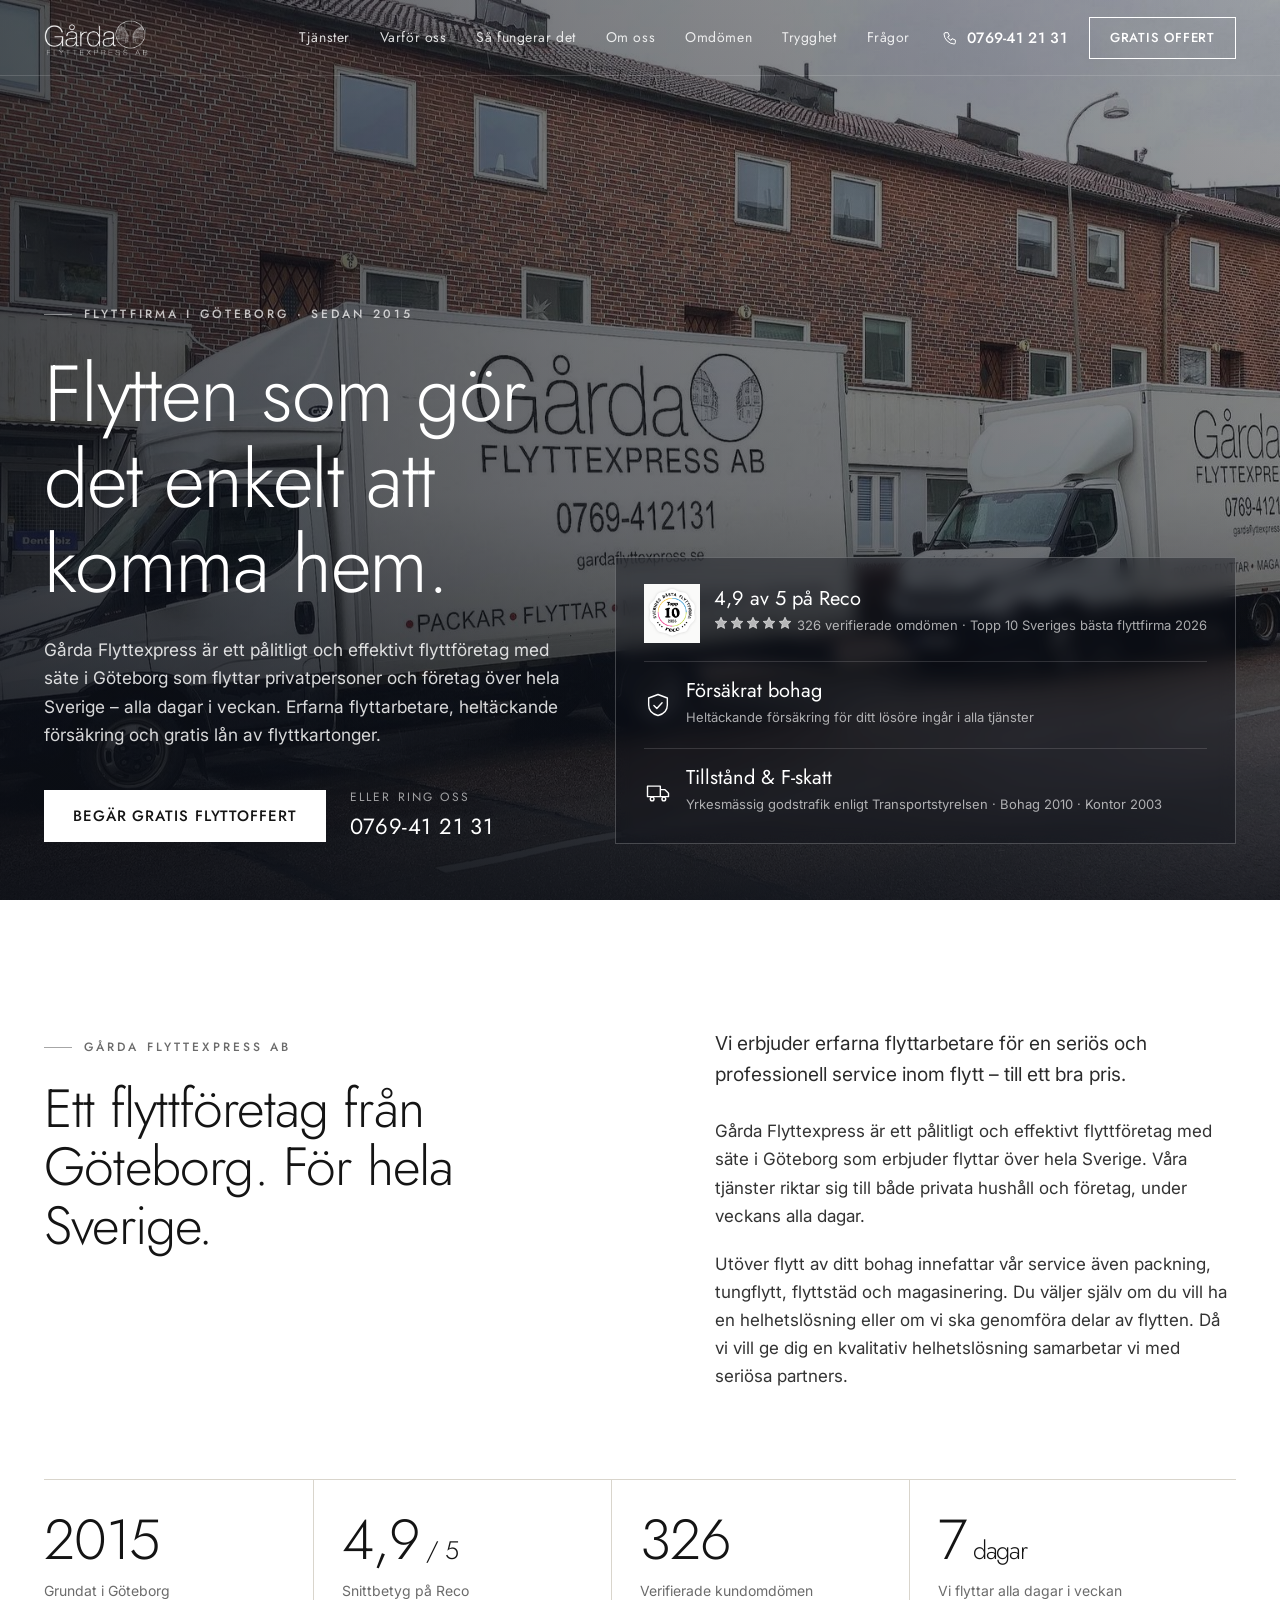
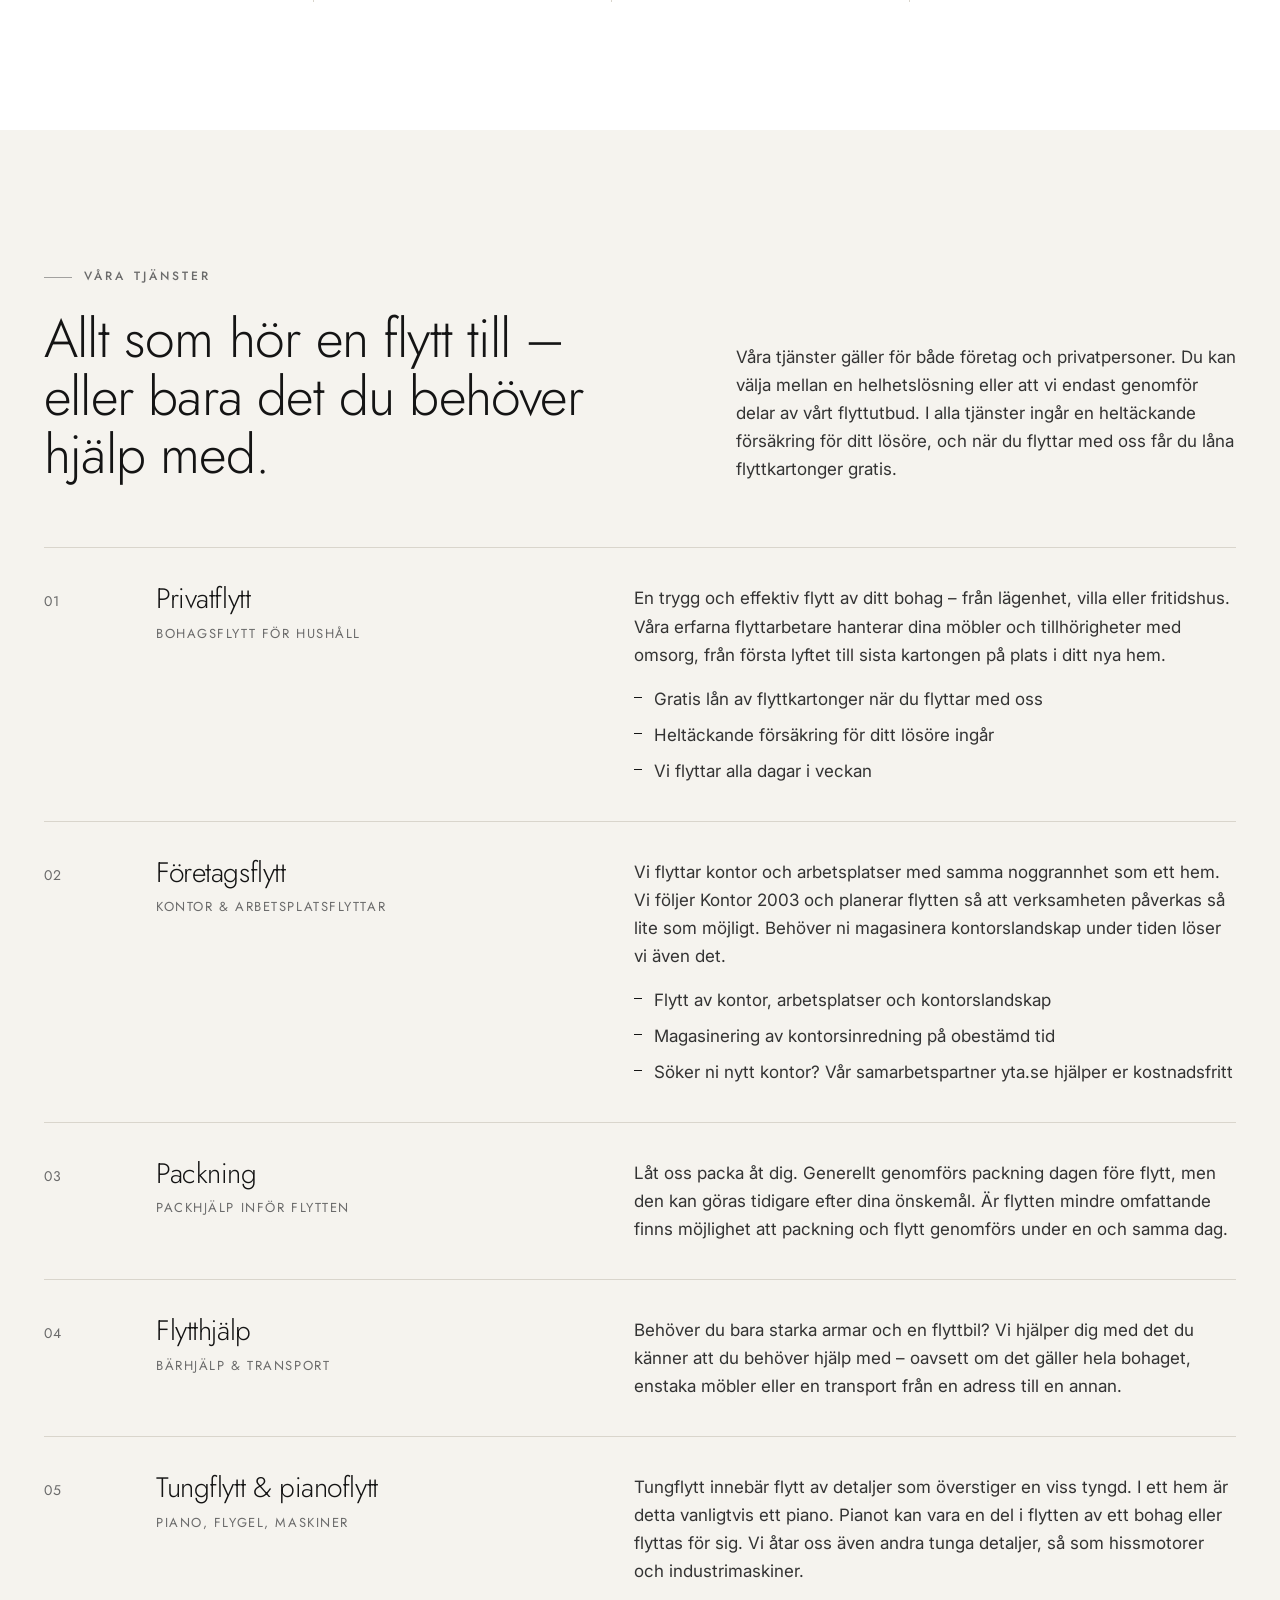
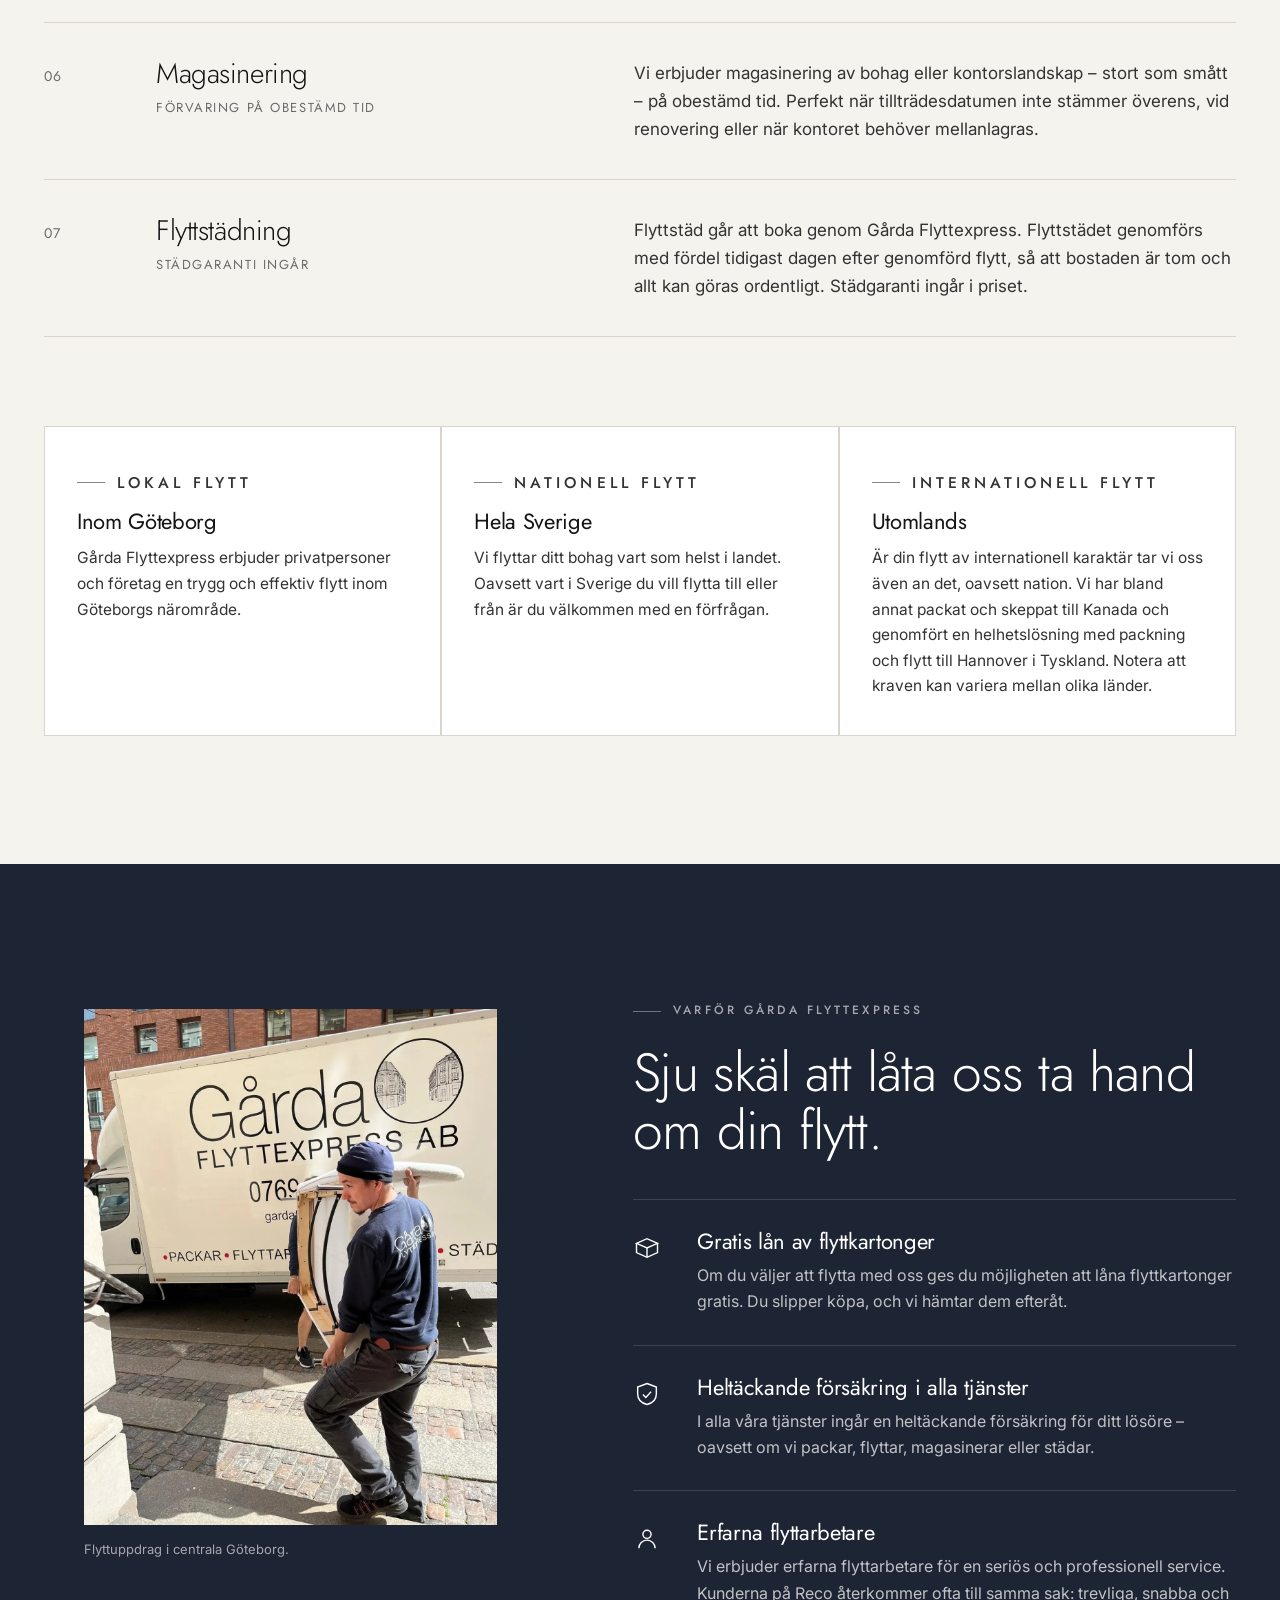
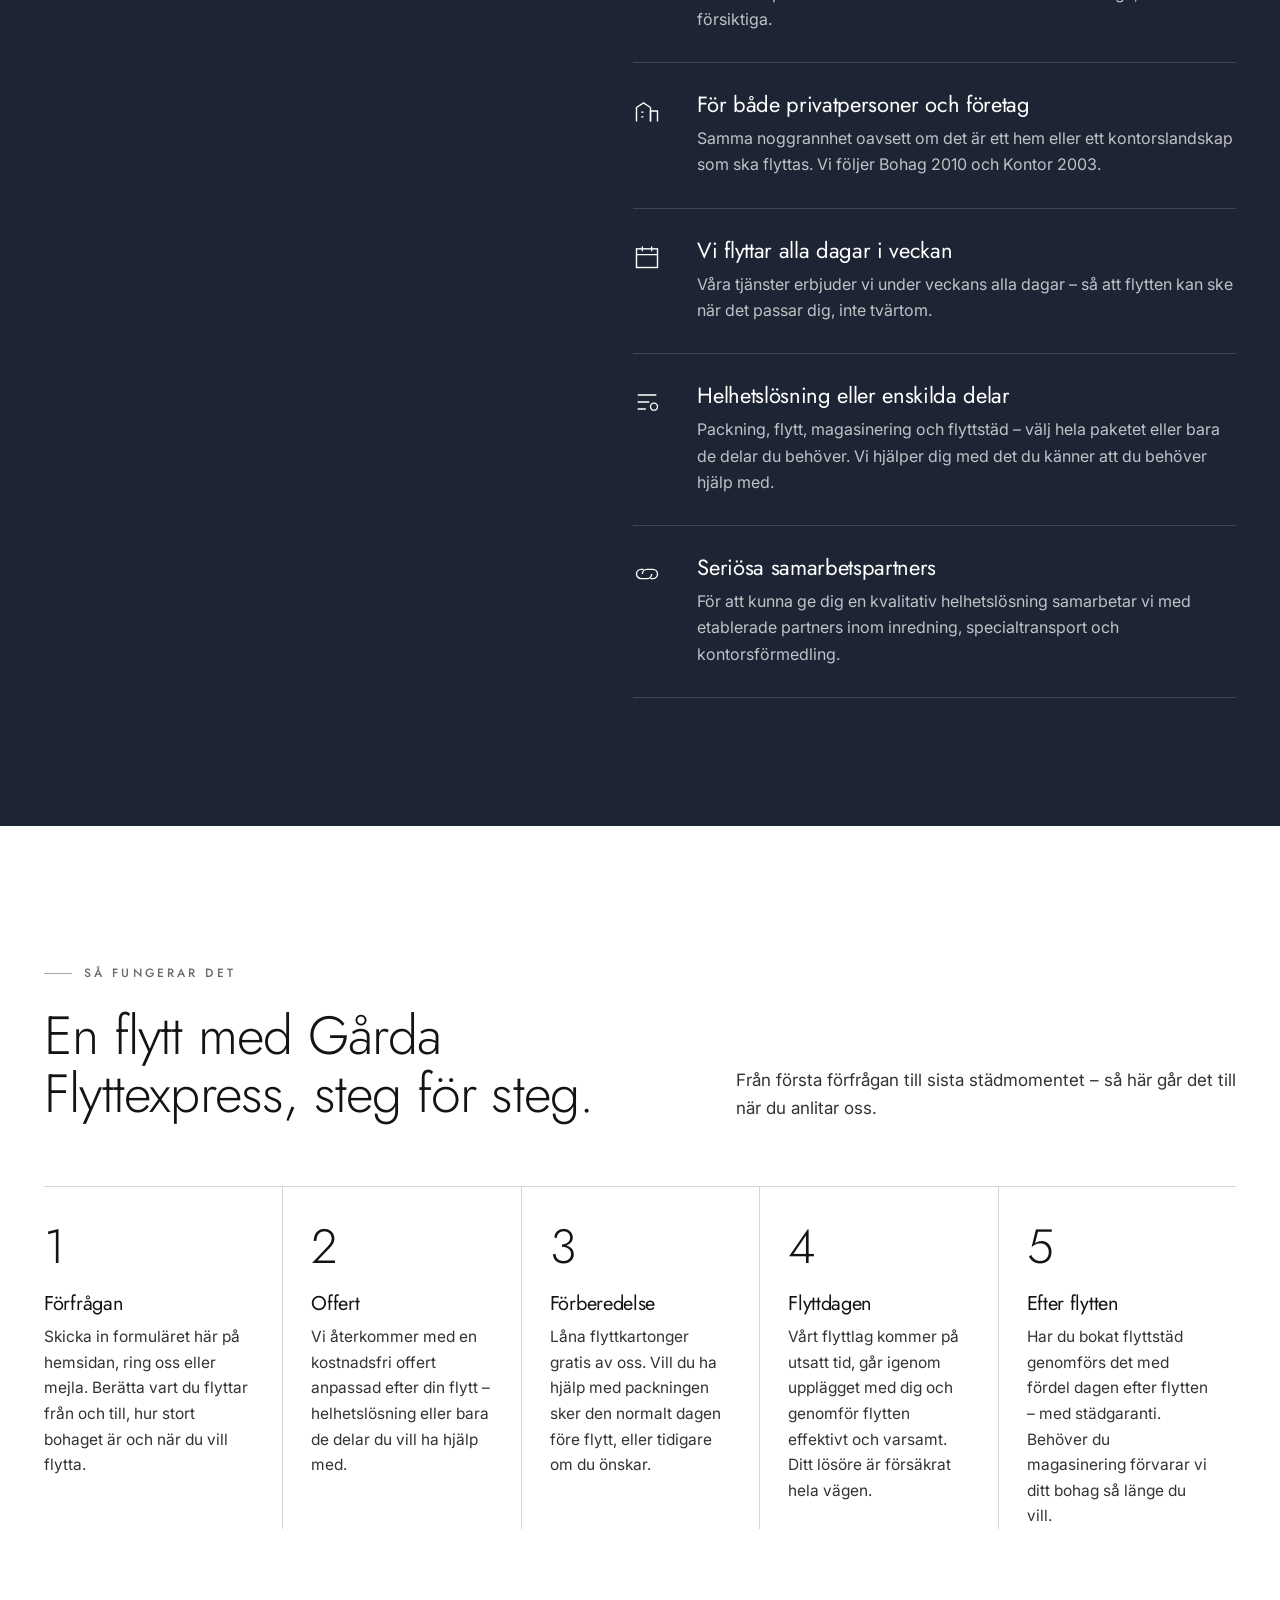
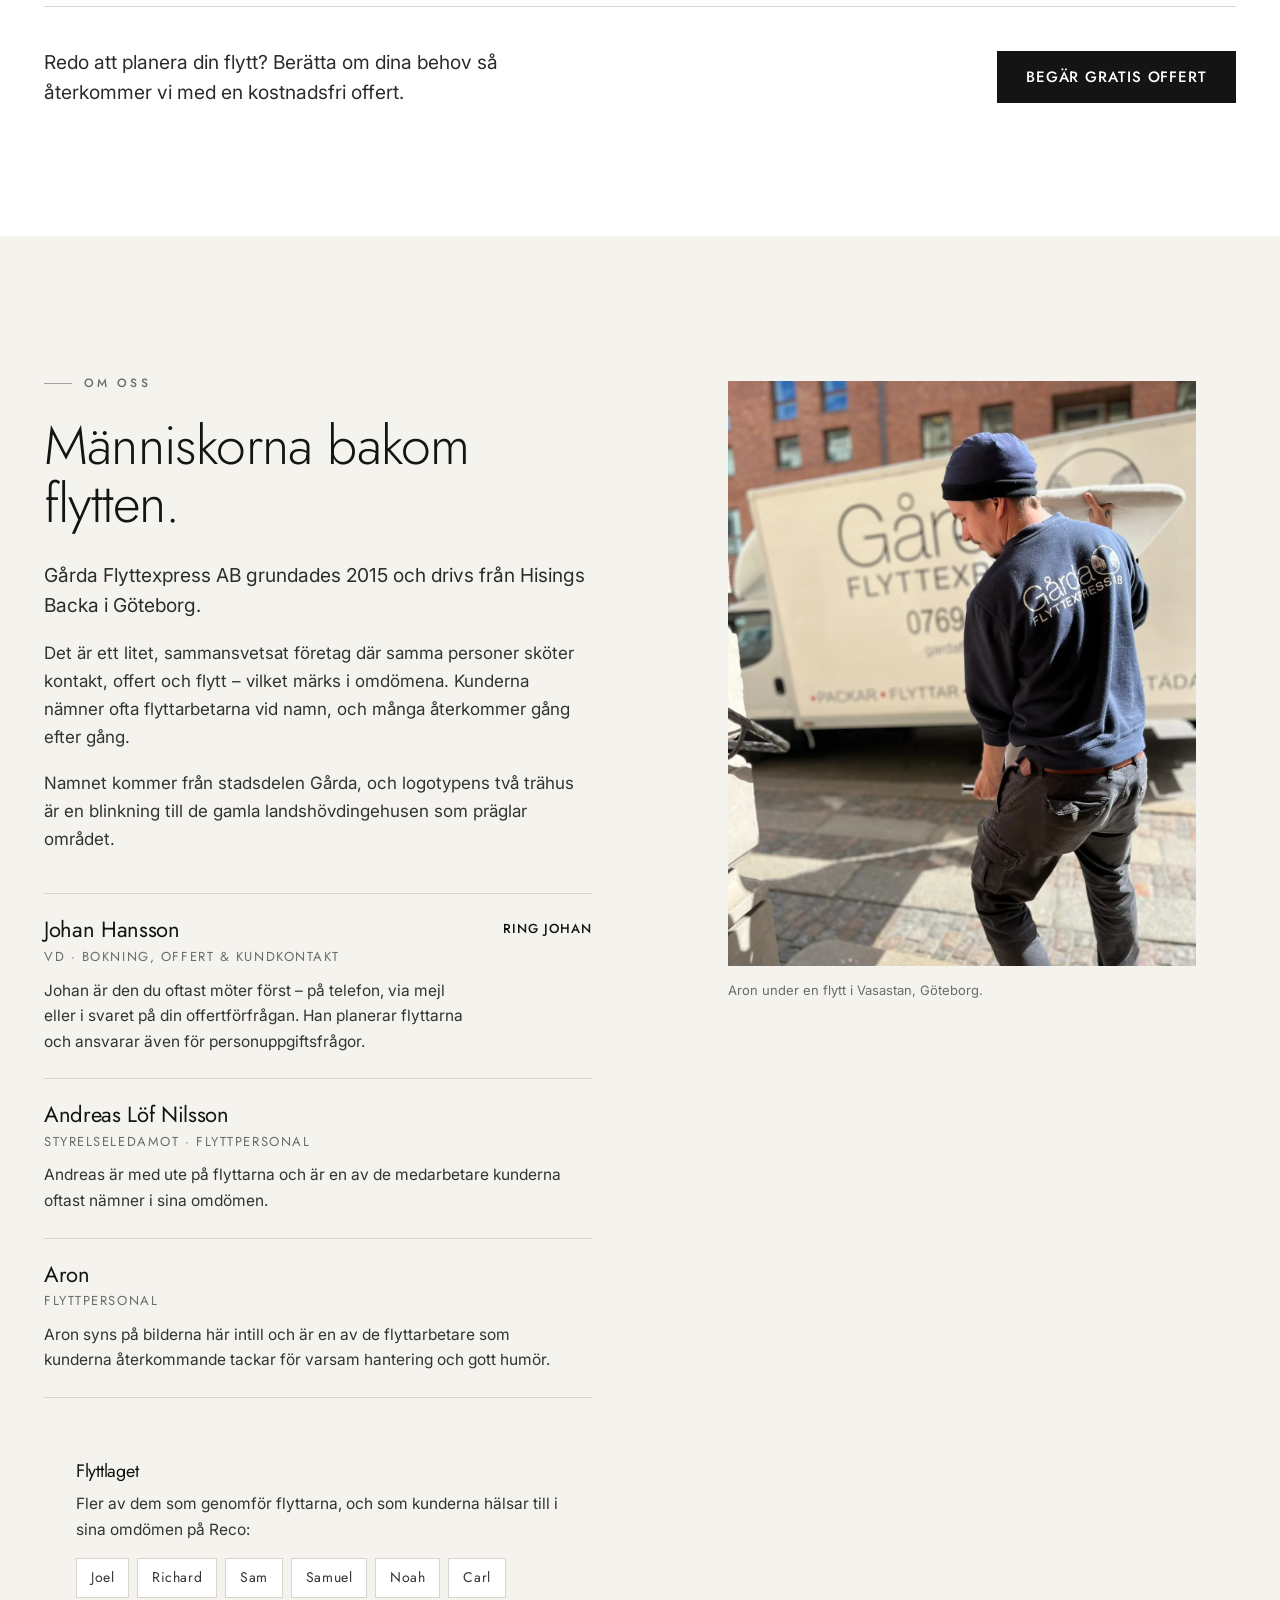
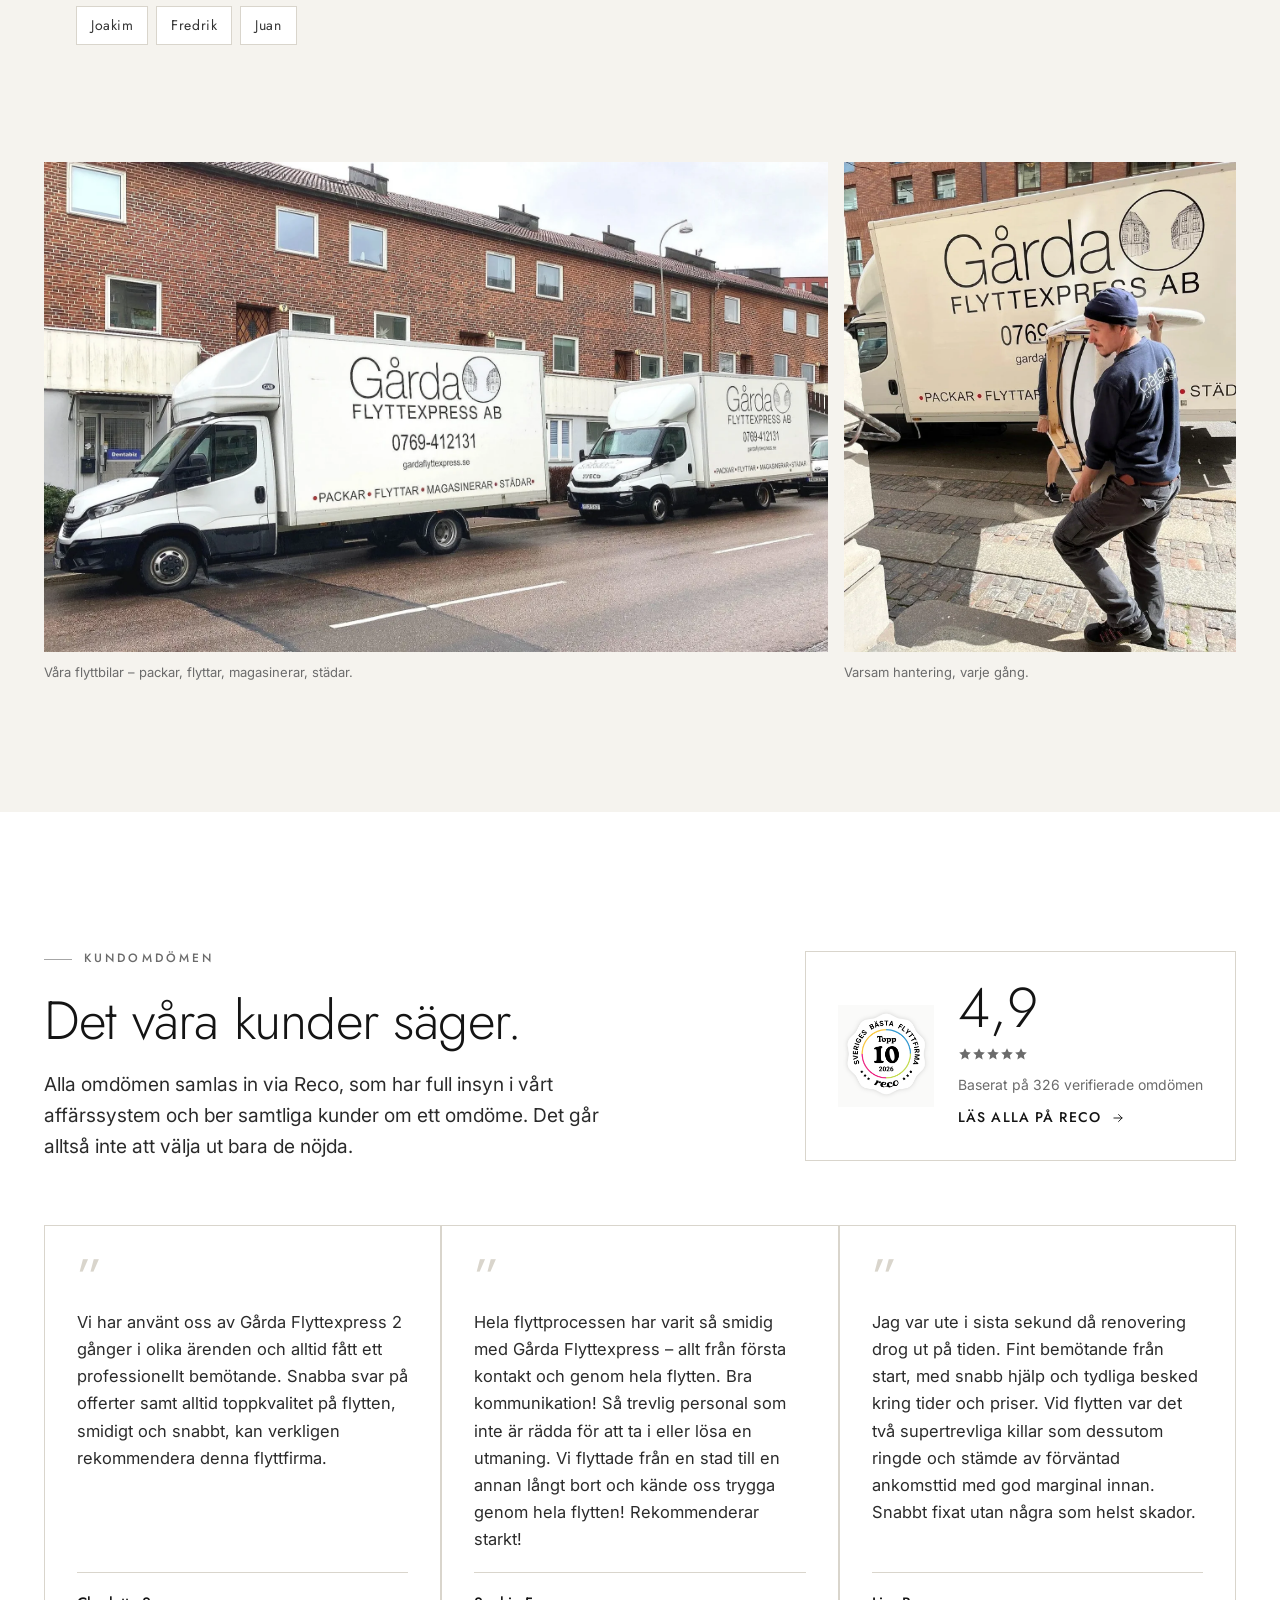
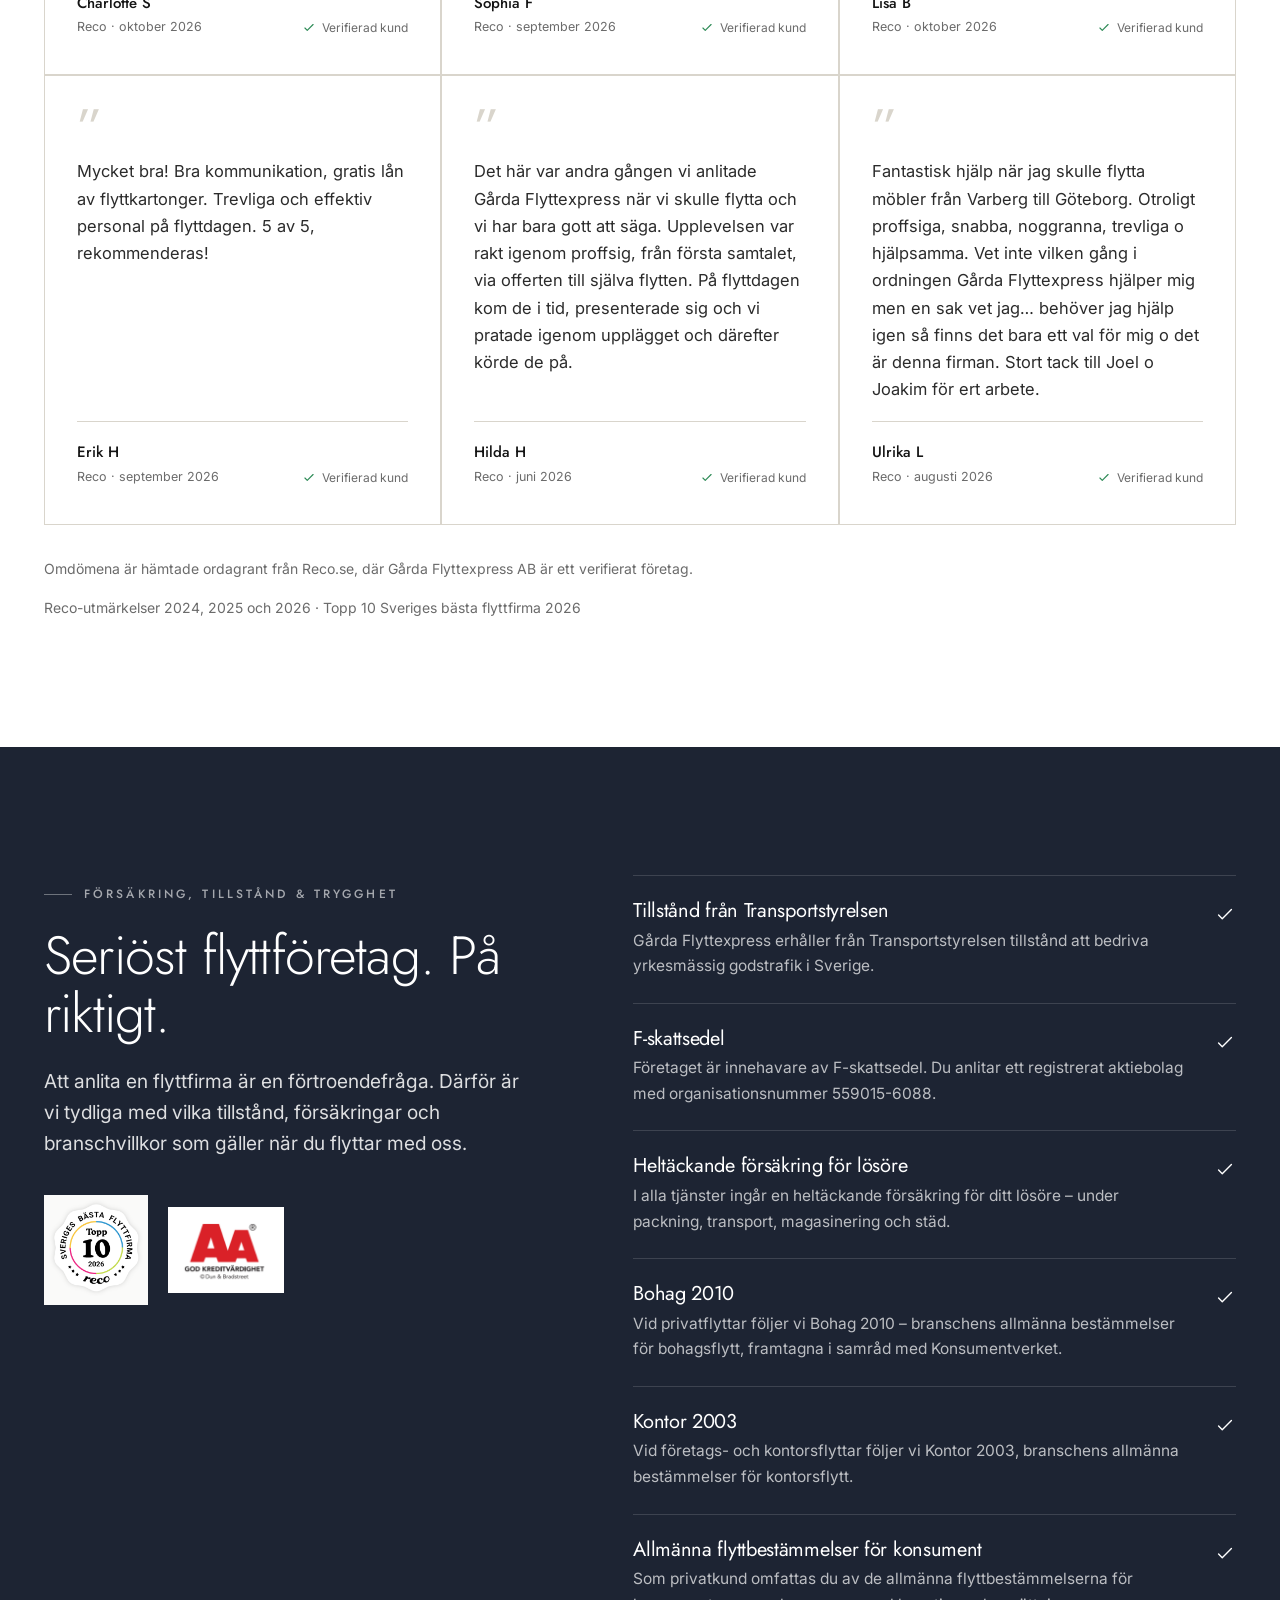
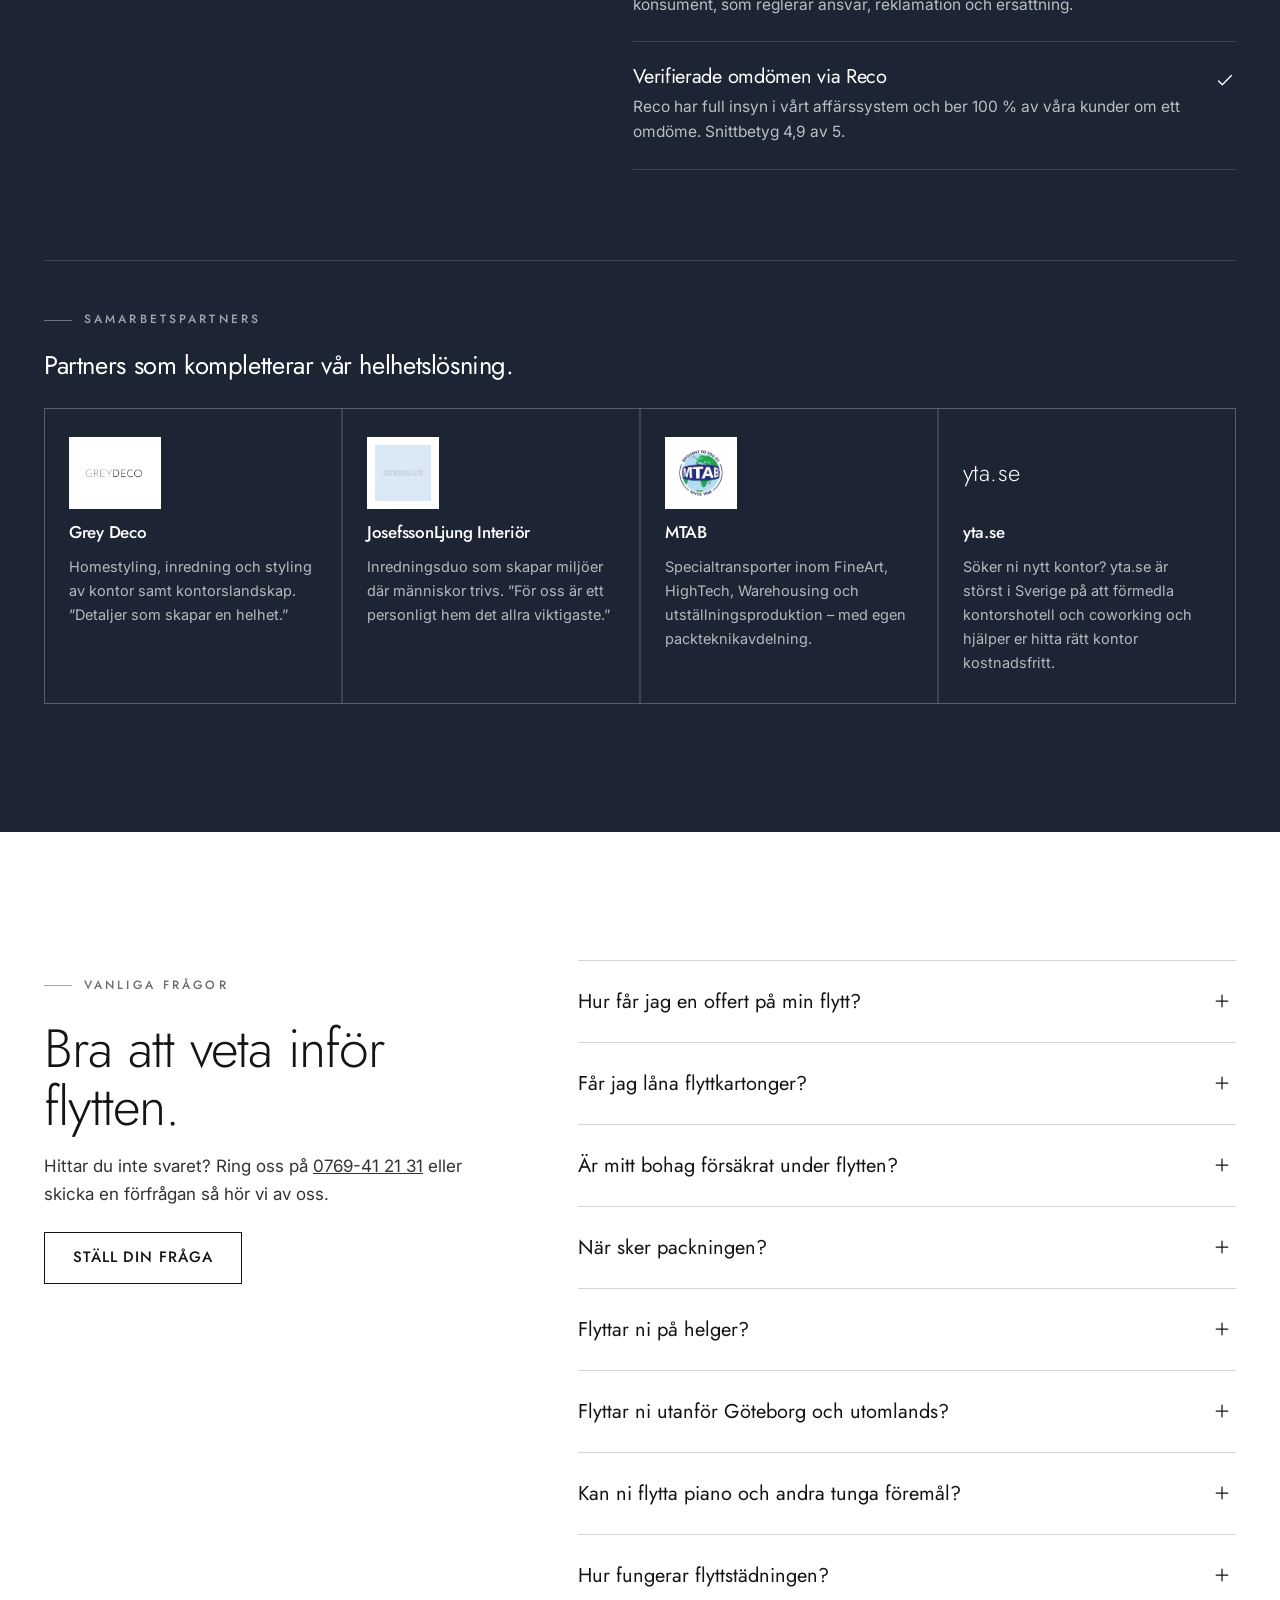
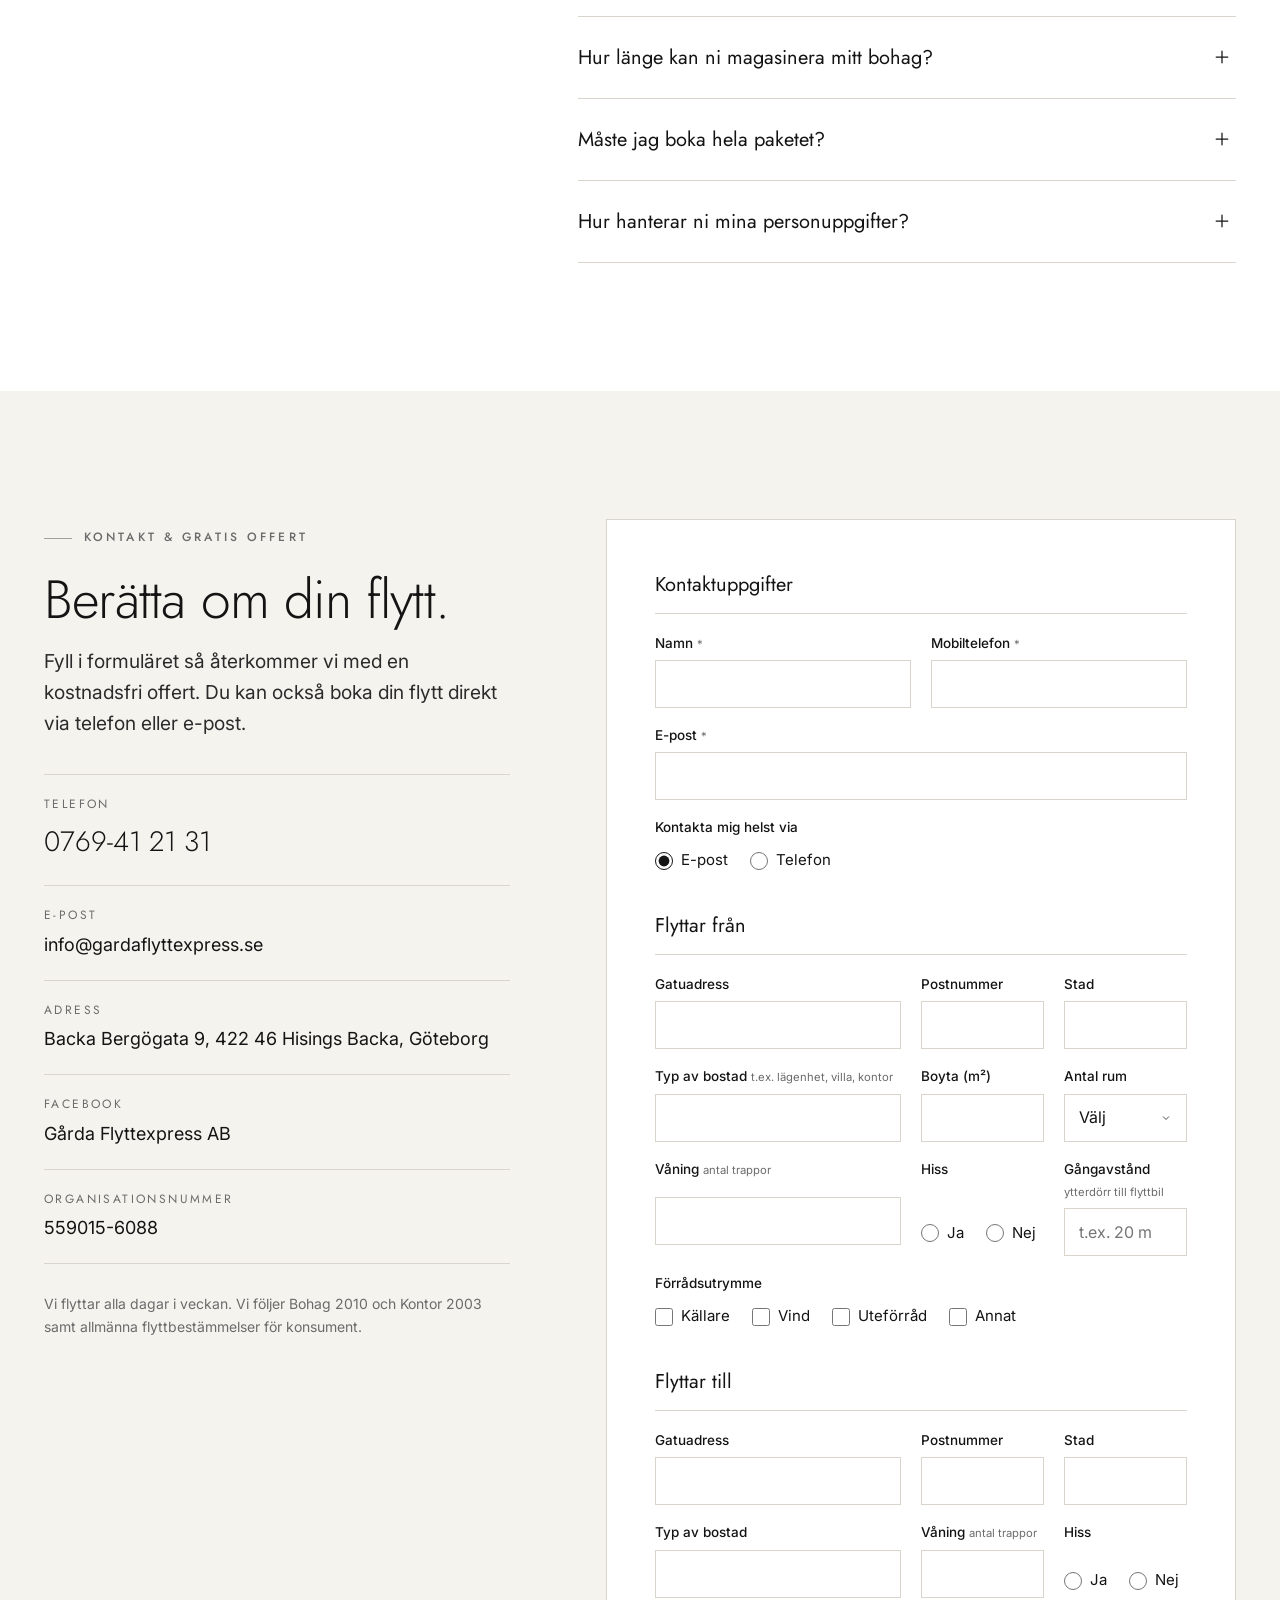
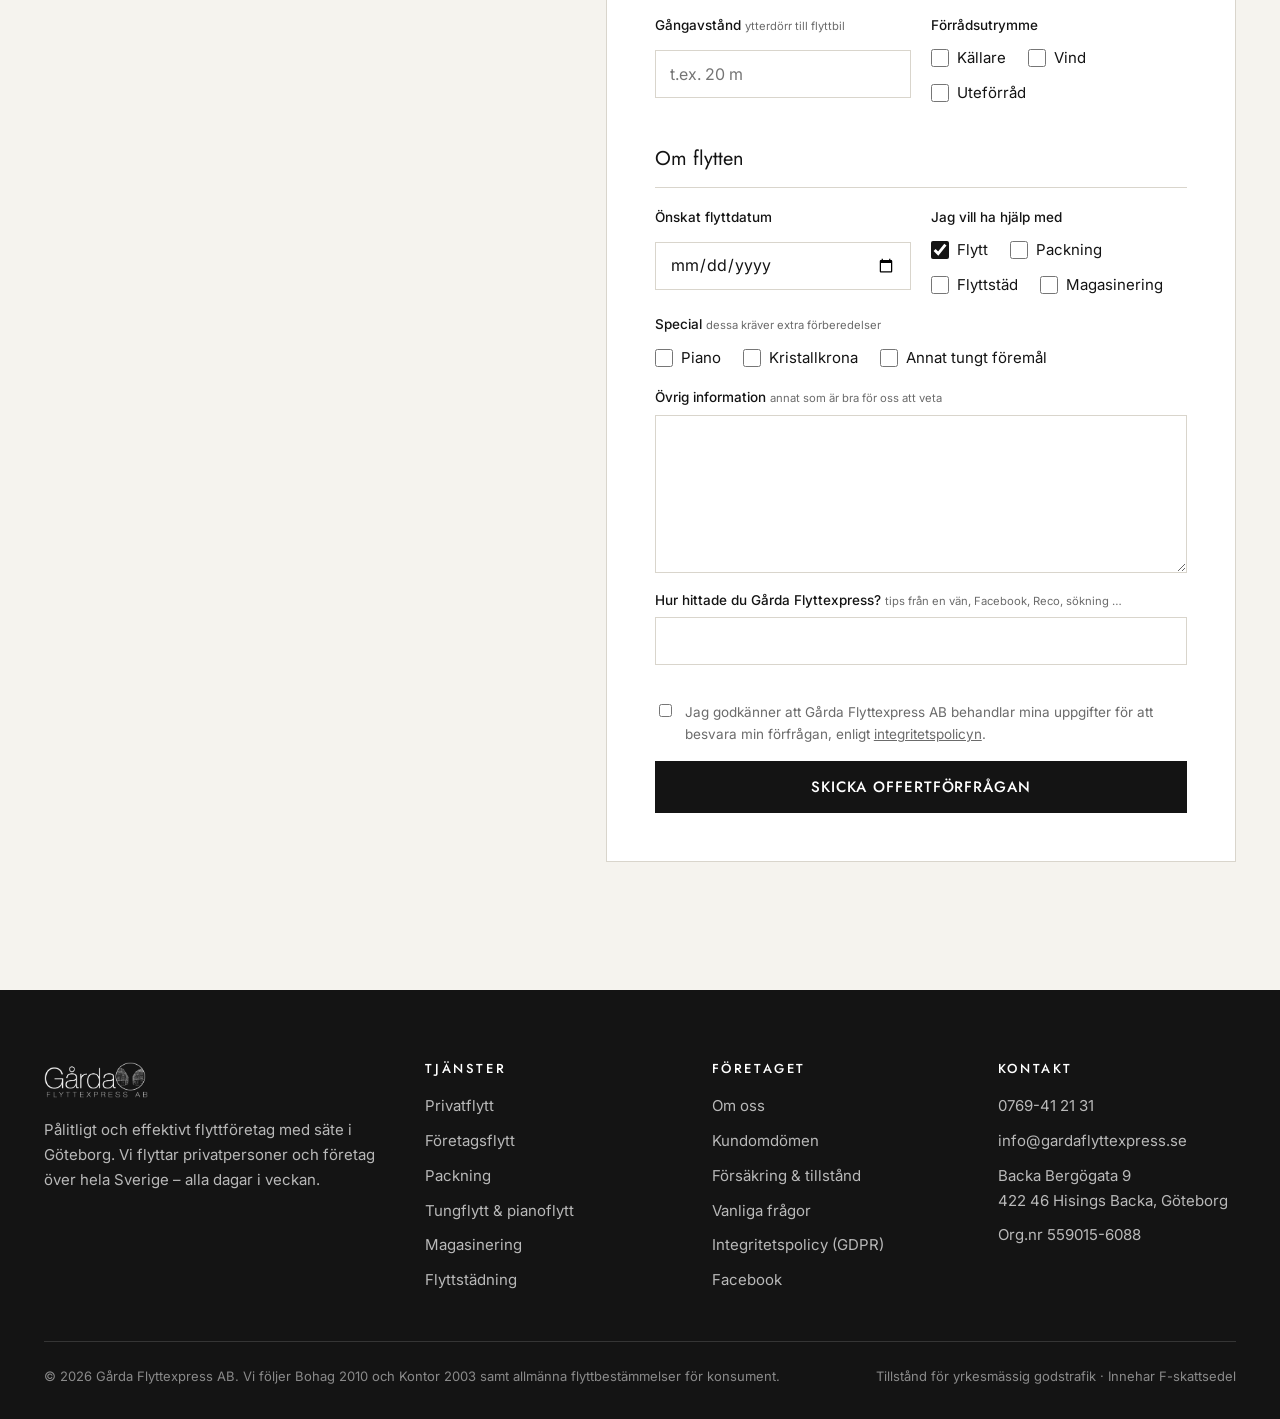
==== index.html @ 9672b87e "Ny hemsida för Gårda Flyttexpress Statisk one-page-sajt med hero-video, tjänster, varför oss, proces" ====
<!doctype html>
<html lang="sv">
<head>
  <meta charset="utf-8">
  <meta name="viewport" content="width=device-width, initial-scale=1">
  <title>Gårda Flyttexpress – Flyttfirma i Göteborg | Flytt, packning, magasinering &amp; flyttstäd</title>
  <meta name="description" content="Gårda Flyttexpress AB är en pålitlig flyttfirma i Göteborg som flyttar privatpersoner och företag över hela Sverige. Erfarna flyttarbetare, heltäckande försäkring, gratis lån av flyttkartonger. 4,9 av 5 på Reco. Begär gratis offert.">
  <meta name="keywords" content="flyttfirma göteborg, flytthjälp göteborg, flyttstädning göteborg, magasinering göteborg, företagsflytt göteborg, pianoflytt, tungflytt, packhjälp, flytt hisings backa">
  <link rel="canonical" href="https://gardaflyttexpress.se/">
  <link rel="icon" type="image/png" href="assets/img/favicon.png">
  <meta property="og:site_name" content="Gårda Flyttexpress">
  <meta property="og:title" content="Gårda Flyttexpress – Flyttfirma i Göteborg">
  <meta property="og:description" content="Trygg och effektiv flytt för privatpersoner och företag. Flyttar över hela Sverige, alla dagar i veckan. 4,9 av 5 på Reco.">
  <meta property="og:type" content="website">
  <meta property="og:url" content="https://gardaflyttexpress.se/">
  <meta property="og:image" content="https://gardaflyttexpress.se/assets/img/flyttbilar.jpg">
  <meta property="og:locale" content="sv_SE">
  <link rel="preconnect" href="https://fonts.googleapis.com">
  <link rel="preconnect" href="https://fonts.gstatic.com" crossorigin>
  <link href="https://fonts.googleapis.com/css2?family=Inter:wght@400;500;600&family=Jost:wght@300;400;500&display=swap" rel="stylesheet">
  <link rel="stylesheet" href="css/style.css">
  <script type="application/ld+json">
  {
    "@context": "https://schema.org",
    "@type": "MovingCompany",
    "name": "Gårda Flyttexpress AB",
    "url": "https://gardaflyttexpress.se/",
    "logo": "https://gardaflyttexpress.se/assets/img/logo-black.png",
    "image": "https://gardaflyttexpress.se/assets/img/flyttbilar.jpg",
    "telephone": "+46769412131",
    "email": "info@gardaflyttexpress.se",
    "vatID": "SE559015608801",
    "foundingDate": "2015",
    "address": {
      "@type": "PostalAddress",
      "streetAddress": "Backa Bergögata 9",
      "postalCode": "422 46",
      "addressLocality": "Hisings Backa",
      "addressRegion": "Göteborg",
      "addressCountry": "SE"
    },
    "areaServed": ["Göteborg", "Västra Götaland", "Sverige"],
    "sameAs": ["https://www.facebook.com/gardaflyttexpress", "https://www.reco.se/garda-flyttexpress-ab"],
    "aggregateRating": { "@type": "AggregateRating", "ratingValue": "4.9", "bestRating": "5", "ratingCount": "326" }
  }
  </script>
</head>
<body>

<a class="skip" href="#main">Hoppa till innehållet</a>

<header class="header" id="top">
  <div class="container">
    <a class="brand" href="#top" aria-label="Gårda Flyttexpress – till startsidan">
      <img class="brand__light" src="assets/img/logo-white.png" alt="Gårda Flyttexpress AB" width="1200" height="414">
      <img class="brand__dark" src="assets/img/logo-black.png" alt="" width="1200" height="414" aria-hidden="true">
    </a>
    <nav class="nav" aria-label="Huvudmeny">
      <a href="#tjanster">Tjänster</a>
      <a href="#varfor">Varför oss</a>
      <a href="#sa-fungerar-det">Så fungerar det</a>
      <a href="#om-oss">Om oss</a>
      <a href="#omdomen">Omdömen</a>
      <a href="#trygghet">Trygghet</a>
      <a href="#faq">Frågor</a>
    </nav>
    <div class="header__actions">
      <a class="header__phone" href="tel:+46769412131" aria-label="Ring 0769-41 21 31">
        <svg viewBox="0 0 24 24" fill="none" stroke="currentColor" stroke-width="1.5" stroke-linecap="round" stroke-linejoin="round" aria-hidden="true"><path d="M5 4h4l2 5-2.5 1.5a11 11 0 0 0 5 5L15 13l5 2v4a2 2 0 0 1-2 2A16 16 0 0 1 3 6a2 2 0 0 1 2-2"/></svg>
        <span>0769-41 21 31</span>
      </a>
      <a class="btn btn--sm" href="#offert">Gratis offert</a>
      <button class="burger" type="button" aria-label="Öppna meny" aria-expanded="false" aria-controls="mobile-menu">
        <span></span><span></span><span></span>
      </button>
    </div>
  </div>
</header>

<div class="mobile-menu" id="mobile-menu">
  <a class="mobile-menu__link" href="#tjanster">Tjänster</a>
  <a class="mobile-menu__link" href="#varfor">Varför Gårda Flyttexpress</a>
  <a class="mobile-menu__link" href="#sa-fungerar-det">Så fungerar det</a>
  <a class="mobile-menu__link" href="#om-oss">Om oss</a>
  <a class="mobile-menu__link" href="#omdomen">Kundomdömen</a>
  <a class="mobile-menu__link" href="#trygghet">Försäkring &amp; tillstånd</a>
  <a class="mobile-menu__link" href="#faq">Vanliga frågor</a>
  <a class="mobile-menu__link" href="#offert">Kontakt &amp; offert</a>
  <div class="mobile-menu__foot">
    <a class="header__phone" href="tel:+46769412131">0769-41 21 31</a>
    <a href="mailto:info@gardaflyttexpress.se">info@gardaflyttexpress.se</a>
    <a class="btn btn--block" href="#offert">Begär gratis offert</a>
  </div>
</div>

<main id="main">

  <!-- ================= HERO ================= -->
  <section class="hero" aria-label="Introduktion">
    <div class="hero__media" aria-hidden="true">
      <video autoplay muted loop playsinline preload="metadata" poster="assets/img/hero-poster.jpg">
        <source src="assets/video/hero-720.mp4" type="video/mp4" media="(max-width: 900px)">
        <source src="assets/video/hero.mp4" type="video/mp4">
      </video>
    </div>
    <div class="container">
      <div class="hero__grid">
        <div>
          <p class="eyebrow hero__eyebrow">Flyttfirma i Göteborg · Sedan 2015</p>
          <h1>Flytten som gör det enkelt att komma hem.</h1>
          <p class="hero__text">Gårda Flyttexpress är ett pålitligt och effektivt flyttföretag med säte i Göteborg som flyttar privatpersoner och företag över hela Sverige – alla dagar i veckan. Erfarna flyttarbetare, heltäckande försäkring och gratis lån av flyttkartonger.</p>
          <div class="hero__cta">
            <a class="btn btn--light" href="#offert">Begär gratis flyttoffert</a>
            <div class="hero__phone">
              <small>Eller ring oss</small>
              <a href="tel:+46769412131">0769-41 21 31</a>
            </div>
          </div>
        </div>
        <aside class="hero__trust" aria-label="Förtroende">
          <div class="hero__trust-item">
            <img src="assets/img/reco-topp10-2026.png" alt="Reco: Sveriges bästa flyttfirma, topp 10 2026" width="370" height="392">
            <div>
              <strong>4,9 av 5 på Reco</strong>
              <span class="stars" aria-hidden="true">
                <svg viewBox="0 0 24 24"><path d="M12 2l3 6.6 7 .8-5.2 4.9 1.4 7-6.2-3.6L5.8 21.3l1.4-7L2 9.4l7-.8z"/></svg><svg viewBox="0 0 24 24"><path d="M12 2l3 6.6 7 .8-5.2 4.9 1.4 7-6.2-3.6L5.8 21.3l1.4-7L2 9.4l7-.8z"/></svg><svg viewBox="0 0 24 24"><path d="M12 2l3 6.6 7 .8-5.2 4.9 1.4 7-6.2-3.6L5.8 21.3l1.4-7L2 9.4l7-.8z"/></svg><svg viewBox="0 0 24 24"><path d="M12 2l3 6.6 7 .8-5.2 4.9 1.4 7-6.2-3.6L5.8 21.3l1.4-7L2 9.4l7-.8z"/></svg><svg viewBox="0 0 24 24"><path d="M12 2l3 6.6 7 .8-5.2 4.9 1.4 7-6.2-3.6L5.8 21.3l1.4-7L2 9.4l7-.8z"/></svg>
              </span>
              <span>326 verifierade omdömen · Topp 10 Sveriges bästa flyttfirma 2026</span>
            </div>
          </div>
          <div class="hero__trust-item">
            <svg viewBox="0 0 24 24" fill="none" stroke-width="1.2" stroke-linecap="round" stroke-linejoin="round" aria-hidden="true"><path d="M12 3l8 3v6c0 4.5-3.2 7.8-8 9-4.8-1.2-8-4.5-8-9V6z"/><path d="M8.5 12.5l2.5 2.5 4.5-5"/></svg>
            <div>
              <strong>Försäkrat bohag</strong>
              <span>Heltäckande försäkring för ditt lösöre ingår i alla tjänster</span>
            </div>
          </div>
          <div class="hero__trust-item">
            <svg viewBox="0 0 24 24" fill="none" stroke-width="1.2" stroke-linecap="round" stroke-linejoin="round" aria-hidden="true"><path d="M3 7h11v9H3zM14 10h4l3 3v3h-7z"/><circle cx="7" cy="18" r="1.6"/><circle cx="17" cy="18" r="1.6"/></svg>
            <div>
              <strong>Tillstånd &amp; F-skatt</strong>
              <span>Yrkesmässig godstrafik enligt Transportstyrelsen · Bohag 2010 · Kontor 2003</span>
            </div>
          </div>
        </aside>
      </div>
    </div>
  </section>

  <!-- ================= INTRO ================= -->
  <section class="section" id="om">
    <div class="container">
      <div class="intro__grid">
        <div>
          <p class="eyebrow">Gårda Flyttexpress AB</p>
          <h2>Ett flyttföretag från Göteborg. För hela Sverige.</h2>
        </div>
        <div class="intro__body">
          <p class="lead">Vi erbjuder erfarna flyttarbetare för en seriös och professionell service inom flytt – till ett bra pris.</p>
          <p>Gårda Flyttexpress är ett pålitligt och effektivt flyttföretag med säte i Göteborg som erbjuder flyttar över hela Sverige. Våra tjänster riktar sig till både privata hushåll och företag, under veckans alla dagar.</p>
          <p>Utöver flytt av ditt bohag innefattar vår service även packning, tungflytt, flyttstäd och magasinering. Du väljer själv om du vill ha en helhetslösning eller om vi ska genomföra delar av flytten. Då vi vill ge dig en kvalitativ helhetslösning samarbetar vi med seriösa partners.</p>
        </div>
      </div>
      <ul class="stats" aria-label="Nyckeltal">
        <li class="stat"><strong>2015</strong><span>Grundat i Göteborg</span></li>
        <li class="stat"><strong>4,9<small style="font-size:0.45em"> / 5</small></strong><span>Snittbetyg på Reco</span></li>
        <li class="stat"><strong>326</strong><span>Verifierade kundomdömen</span></li>
        <li class="stat"><strong>7<small style="font-size:0.45em"> dagar</small></strong><span>Vi flyttar alla dagar i veckan</span></li>
      </ul>
    </div>
  </section>

  <!-- ================= SERVICES ================= -->
  <section class="section section--paper" id="tjanster">
    <div class="container">
      <div class="section-head section-head--split">
        <div>
          <p class="eyebrow">Våra tjänster</p>
          <h2>Allt som hör en flytt till – eller bara det du behöver hjälp med.</h2>
        </div>
        <p>Våra tjänster gäller för både företag och privatpersoner. Du kan välja mellan en helhetslösning eller att vi endast genomför delar av vårt flyttutbud. I alla tjänster ingår en heltäckande försäkring för ditt lösöre, och när du flyttar med oss får du låna flyttkartonger gratis.</p>
      </div>

      <div class="services">
        <article class="service" id="privatflytt">
          <span class="service__num">01</span>
          <div>
            <h3>Privatflytt</h3>
            <span class="service__tag">Bohagsflytt för hushåll</span>
          </div>
          <div class="service__body">
            <p>En trygg och effektiv flytt av ditt bohag – från lägenhet, villa eller fritidshus. Våra erfarna flyttarbetare hanterar dina möbler och tillhörigheter med omsorg, från första lyftet till sista kartongen på plats i ditt nya hem.</p>
            <ul>
              <li>Gratis lån av flyttkartonger när du flyttar med oss</li>
              <li>Heltäckande försäkring för ditt lösöre ingår</li>
              <li>Vi flyttar alla dagar i veckan</li>
            </ul>
          </div>
        </article>

        <article class="service" id="foretagsflytt">
          <span class="service__num">02</span>
          <div>
            <h3>Företagsflytt</h3>
            <span class="service__tag">Kontor &amp; arbetsplatsflyttar</span>
          </div>
          <div class="service__body">
            <p>Vi flyttar kontor och arbetsplatser med samma noggrannhet som ett hem. Vi följer Kontor 2003 och planerar flytten så att verksamheten påverkas så lite som möjligt. Behöver ni magasinera kontorslandskap under tiden löser vi även det.</p>
            <ul>
              <li>Flytt av kontor, arbetsplatser och kontorslandskap</li>
              <li>Magasinering av kontorsinredning på obestämd tid</li>
              <li>Söker ni nytt kontor? Vår samarbetspartner yta.se hjälper er kostnadsfritt</li>
            </ul>
          </div>
        </article>

        <article class="service" id="packning">
          <span class="service__num">03</span>
          <div>
            <h3>Packning</h3>
            <span class="service__tag">Packhjälp inför flytten</span>
          </div>
          <div class="service__body">
            <p>Låt oss packa åt dig. Generellt genomförs packning dagen före flytt, men den kan göras tidigare efter dina önskemål. Är flytten mindre omfattande finns möjlighet att packning och flytt genomförs under en och samma dag.</p>
          </div>
        </article>

        <article class="service" id="flytthjalp">
          <span class="service__num">04</span>
          <div>
            <h3>Flytthjälp</h3>
            <span class="service__tag">Bärhjälp &amp; transport</span>
          </div>
          <div class="service__body">
            <p>Behöver du bara starka armar och en flyttbil? Vi hjälper dig med det du känner att du behöver hjälp med – oavsett om det gäller hela bohaget, enstaka möbler eller en transport från en adress till en annan.</p>
          </div>
        </article>

        <article class="service" id="tungflytt">
          <span class="service__num">05</span>
          <div>
            <h3>Tungflytt &amp; pianoflytt</h3>
            <span class="service__tag">Piano, flygel, maskiner</span>
          </div>
          <div class="service__body">
            <p>Tungflytt innebär flytt av detaljer som överstiger en viss tyngd. I ett hem är detta vanligtvis ett piano. Pianot kan vara en del i flytten av ett bohag eller flyttas för sig. Vi åtar oss även andra tunga detaljer, så som hissmotorer och industrimaskiner.</p>
          </div>
        </article>

        <article class="service" id="magasinering">
          <span class="service__num">06</span>
          <div>
            <h3>Magasinering</h3>
            <span class="service__tag">Förvaring på obestämd tid</span>
          </div>
          <div class="service__body">
            <p>Vi erbjuder magasinering av bohag eller kontorslandskap – stort som smått – på obestämd tid. Perfekt när tillträdesdatumen inte stämmer överens, vid renovering eller när kontoret behöver mellanlagras.</p>
          </div>
        </article>

        <article class="service" id="flyttstadning">
          <span class="service__num">07</span>
          <div>
            <h3>Flyttstädning</h3>
            <span class="service__tag">Städgaranti ingår</span>
          </div>
          <div class="service__body">
            <p>Flyttstäd går att boka genom Gårda Flyttexpress. Flyttstädet genomförs med fördel tidigast dagen efter genomförd flytt, så att bostaden är tom och allt kan göras ordentligt. Städgaranti ingår i priset.</p>
          </div>
        </article>
      </div>

      <div class="reach" aria-label="Vart vi flyttar">
        <div class="reach__item" id="lokal-flytt">
          <p class="eyebrow">Lokal flytt</p>
          <h3>Inom Göteborg</h3>
          <p>Gårda Flyttexpress erbjuder privatpersoner och företag en trygg och effektiv flytt inom Göteborgs närområde.</p>
        </div>
        <div class="reach__item" id="nationell-flytt">
          <p class="eyebrow">Nationell flytt</p>
          <h3>Hela Sverige</h3>
          <p>Vi flyttar ditt bohag vart som helst i landet. Oavsett vart i Sverige du vill flytta till eller från är du välkommen med en förfrågan.</p>
        </div>
        <div class="reach__item" id="internationell-flytt">
          <p class="eyebrow">Internationell flytt</p>
          <h3>Utomlands</h3>
          <p>Är din flytt av internationell karaktär tar vi oss även an det, oavsett nation. Vi har bland annat packat och skeppat till Kanada och genomfört en helhetslösning med packning och flytt till Hannover i Tyskland. Notera att kraven kan variera mellan olika länder.</p>
        </div>
      </div>
    </div>
  </section>

  <!-- ================= WHY ================= -->
  <section class="section section--dark" id="varfor">
    <div class="container">
      <div class="why__grid">
        <figure class="why__figure">
          <picture>
            <source srcset="assets/img/aron-sofflyft.webp" type="image/webp">
            <img src="assets/img/aron-sofflyft.jpg" alt="Flyttpersonal från Gårda Flyttexpress bär en soffa från flyttbilen" width="1200" height="1500" loading="lazy">
          </picture>
          <figcaption>Flyttuppdrag i centrala Göteborg.</figcaption>
        </figure>
        <div>
          <p class="eyebrow">Varför Gårda Flyttexpress</p>
          <h2 style="margin-bottom:40px">Sju skäl att låta oss ta hand om din flytt.</h2>
          <ul class="why__list">
            <li class="why__item">
              <svg viewBox="0 0 24 24" aria-hidden="true"><path d="M3 8l9-4 9 4-9 4z"/><path d="M3 8v8l9 4 9-4V8"/><path d="M12 12v8"/></svg>
              <div><h3>Gratis lån av flyttkartonger</h3><p>Om du väljer att flytta med oss ges du möjligheten att låna flyttkartonger gratis. Du slipper köpa, och vi hämtar dem efteråt.</p></div>
            </li>
            <li class="why__item">
              <svg viewBox="0 0 24 24" aria-hidden="true"><path d="M12 3l8 3v6c0 4.5-3.2 7.8-8 9-4.8-1.2-8-4.5-8-9V6z"/><path d="M8.5 12.5l2.5 2.5 4.5-5"/></svg>
              <div><h3>Heltäckande försäkring i alla tjänster</h3><p>I alla våra tjänster ingår en heltäckande försäkring för ditt lösöre – oavsett om vi packar, flyttar, magasinerar eller städar.</p></div>
            </li>
            <li class="why__item">
              <svg viewBox="0 0 24 24" aria-hidden="true"><circle cx="12" cy="8" r="3.5"/><path d="M5 20a7 7 0 0 1 14 0"/></svg>
              <div><h3>Erfarna flyttarbetare</h3><p>Vi erbjuder erfarna flyttarbetare för en seriös och professionell service. Kunderna på Reco återkommer ofta till samma sak: trevliga, snabba och försiktiga.</p></div>
            </li>
            <li class="why__item">
              <svg viewBox="0 0 24 24" aria-hidden="true"><path d="M3 21V9l6-4 6 4v12"/><path d="M15 21V12h6v9"/><path d="M7 13h2M7 17h2"/></svg>
              <div><h3>För både privatpersoner och företag</h3><p>Samma noggrannhet oavsett om det är ett hem eller ett kontorslandskap som ska flyttas. Vi följer Bohag 2010 och Kontor 2003.</p></div>
            </li>
            <li class="why__item">
              <svg viewBox="0 0 24 24" aria-hidden="true"><rect x="3" y="5" width="18" height="16"/><path d="M3 10h18M8 3v4M16 3v4"/></svg>
              <div><h3>Vi flyttar alla dagar i veckan</h3><p>Våra tjänster erbjuder vi under veckans alla dagar – så att flytten kan ske när det passar dig, inte tvärtom.</p></div>
            </li>
            <li class="why__item">
              <svg viewBox="0 0 24 24" aria-hidden="true"><path d="M4 6h16M4 12h10M4 18h7"/><circle cx="18" cy="16" r="3"/></svg>
              <div><h3>Helhetslösning eller enskilda delar</h3><p>Packning, flytt, magasinering och flyttstäd – välj hela paketet eller bara de delar du behöver. Vi hjälper dig med det du känner att du behöver hjälp med.</p></div>
            </li>
            <li class="why__item">
              <svg viewBox="0 0 24 24" aria-hidden="true"><path d="M8 12a4 4 0 0 1 4-4h5a4 4 0 0 1 0 8h-2"/><path d="M16 12a4 4 0 0 1-4 4H7a4 4 0 0 1 0-8h2"/></svg>
              <div><h3>Seriösa samarbetspartners</h3><p>För att kunna ge dig en kvalitativ helhetslösning samarbetar vi med etablerade partners inom inredning, specialtransport och kontorsförmedling.</p></div>
            </li>
          </ul>
        </div>
      </div>
    </div>
  </section>

  <!-- ================= PROCESS ================= -->
  <section class="section" id="sa-fungerar-det">
    <div class="container">
      <div class="section-head section-head--split">
        <div>
          <p class="eyebrow">Så fungerar det</p>
          <h2>En flytt med Gårda Flyttexpress, steg för steg.</h2>
        </div>
        <p>Från första förfrågan till sista städmomentet – så här går det till när du anlitar oss.</p>
      </div>
      <ol class="steps">
        <li class="step">
          <span class="step__num">1</span>
          <h3>Förfrågan</h3>
          <p>Skicka in formuläret här på hemsidan, ring oss eller mejla. Berätta vart du flyttar från och till, hur stort bohaget är och när du vill flytta.</p>
        </li>
        <li class="step">
          <span class="step__num">2</span>
          <h3>Offert</h3>
          <p>Vi återkommer med en kostnadsfri offert anpassad efter din flytt – helhetslösning eller bara de delar du vill ha hjälp med.</p>
        </li>
        <li class="step">
          <span class="step__num">3</span>
          <h3>Förberedelse</h3>
          <p>Låna flyttkartonger gratis av oss. Vill du ha hjälp med packningen sker den normalt dagen före flytt, eller tidigare om du önskar.</p>
        </li>
        <li class="step">
          <span class="step__num">4</span>
          <h3>Flyttdagen</h3>
          <p>Vårt flyttlag kommer på utsatt tid, går igenom upplägget med dig och genomför flytten effektivt och varsamt. Ditt lösöre är försäkrat hela vägen.</p>
        </li>
        <li class="step">
          <span class="step__num">5</span>
          <h3>Efter flytten</h3>
          <p>Har du bokat flyttstäd genomförs det med fördel dagen efter flytten – med städgaranti. Behöver du magasinering förvarar vi ditt bohag så länge du vill.</p>
        </li>
      </ol>
      <div class="process__cta">
        <p class="lead">Redo att planera din flytt? Berätta om dina behov så återkommer vi med en kostnadsfri offert.</p>
        <a class="btn" href="#offert">Begär gratis offert</a>
      </div>
    </div>
  </section>

  <!-- ================= TEAM ================= -->
  <section class="section section--paper" id="om-oss">
    <div class="container">
      <div class="team__grid">
        <div>
          <p class="eyebrow">Om oss</p>
          <h2 style="margin-bottom:28px">Människorna bakom flytten.</h2>
          <div class="team__intro">
            <p class="lead">Gårda Flyttexpress AB grundades 2015 och drivs från Hisings Backa i Göteborg.</p>
            <p>Det är ett litet, sammansvetsat företag där samma personer sköter kontakt, offert och flytt – vilket märks i omdömena. Kunderna nämner ofta flyttarbetarna vid namn, och många återkommer gång efter gång.</p>
            <p>Namnet kommer från stadsdelen Gårda, och logotypens två trähus är en blinkning till de gamla landshövdingehusen som präglar området.</p>
          </div>

          <div class="people">
            <div class="person">
              <div>
                <h3>Johan Hansson</h3>
                <span class="person__role">VD · Bokning, offert &amp; kundkontakt</span>
                <p>Johan är den du oftast möter först – på telefon, via mejl eller i svaret på din offertförfrågan. Han planerar flyttarna och ansvarar även för personuppgiftsfrågor.</p>
              </div>
              <a class="textlink" href="tel:+46769412131">Ring Johan</a>
            </div>
            <div class="person">
              <div>
                <h3>Andreas Löf Nilsson</h3>
                <span class="person__role">Styrelseledamot · Flyttpersonal</span>
                <p>Andreas är med ute på flyttarna och är en av de medarbetare kunderna oftast nämner i sina omdömen.</p>
              </div>
            </div>
            <div class="person">
              <div>
                <h3>Aron</h3>
                <span class="person__role">Flyttpersonal</span>
                <p>Aron syns på bilderna här intill och är en av de flyttarbetare som kunderna återkommande tackar för varsam hantering och gott humör.</p>
              </div>
            </div>
          </div>

          <div class="crew">
            <h3>Flyttlaget</h3>
            <p>Fler av dem som genomför flyttarna, och som kunderna hälsar till i sina omdömen på Reco:</p>
            <ul class="crew__names">
              <li>Joel</li><li>Richard</li><li>Sam</li><li>Samuel</li><li>Noah</li><li>Carl</li><li>Joakim</li><li>Fredrik</li><li>Juan</li>
            </ul>
          </div>
        </div>

        <figure class="team__photo">
          <picture>
            <source srcset="assets/img/flytt-vasa.webp" type="image/webp">
            <img src="assets/img/flytt-vasa.jpg" alt="Aron från Gårda Flyttexpress bär en soffa vid flyttbilen i Vasastan, Göteborg" width="1200" height="1600" loading="lazy">
          </picture>
          <figcaption>Aron under en flytt i Vasastan, Göteborg.</figcaption>
        </figure>
      </div>

      <div class="gallery">
        <figure>
          <picture>
            <source srcset="assets/img/flyttbilar.webp" type="image/webp">
            <img src="assets/img/flyttbilar.jpg" alt="Två flyttbilar från Gårda Flyttexpress parkerade vid ett tegelhus i Göteborg" width="2000" height="1168" loading="lazy">
          </picture>
          <figcaption>Våra flyttbilar – packar, flyttar, magasinerar, städar.</figcaption>
        </figure>
        <figure>
          <picture>
            <source srcset="assets/img/aron-sofflyft.webp" type="image/webp">
            <img src="assets/img/aron-sofflyft.jpg" alt="Flyttarbetare bär en soffa med flyttbilen i bakgrunden" width="1200" height="1500" loading="lazy">
          </picture>
          <figcaption>Varsam hantering, varje gång.</figcaption>
        </figure>
      </div>
    </div>
  </section>

  <!-- ================= REVIEWS ================= -->
  <section class="section" id="omdomen">
    <div class="container">
      <div class="reviews__head">
        <div>
          <p class="eyebrow">Kundomdömen</p>
          <h2>Det våra kunder säger.</h2>
          <p class="lead" style="margin-top:20px;max-width:560px">Alla omdömen samlas in via Reco, som har full insyn i vårt affärssystem och ber samtliga kunder om ett omdöme. Det går alltså inte att välja ut bara de nöjda.</p>
        </div>
        <div class="reco-score">
          <img src="assets/img/reco-topp10-2026.png" alt="Reco: Sveriges bästa flyttfirma, topp 10 2026" width="370" height="392">
          <div>
            <strong>4,9</strong>
            <span class="stars" aria-label="4,9 av 5 stjärnor">
              <svg viewBox="0 0 24 24"><path d="M12 2l3 6.6 7 .8-5.2 4.9 1.4 7-6.2-3.6L5.8 21.3l1.4-7L2 9.4l7-.8z"/></svg><svg viewBox="0 0 24 24"><path d="M12 2l3 6.6 7 .8-5.2 4.9 1.4 7-6.2-3.6L5.8 21.3l1.4-7L2 9.4l7-.8z"/></svg><svg viewBox="0 0 24 24"><path d="M12 2l3 6.6 7 .8-5.2 4.9 1.4 7-6.2-3.6L5.8 21.3l1.4-7L2 9.4l7-.8z"/></svg><svg viewBox="0 0 24 24"><path d="M12 2l3 6.6 7 .8-5.2 4.9 1.4 7-6.2-3.6L5.8 21.3l1.4-7L2 9.4l7-.8z"/></svg><svg viewBox="0 0 24 24"><path d="M12 2l3 6.6 7 .8-5.2 4.9 1.4 7-6.2-3.6L5.8 21.3l1.4-7L2 9.4l7-.8z"/></svg>
            </span>
            <span>Baserat på 326 verifierade omdömen</span>
            <a class="textlink" href="https://www.reco.se/garda-flyttexpress-ab" target="_blank" rel="noopener">Läs alla på Reco <svg viewBox="0 0 24 24" fill="none" stroke="currentColor" stroke-width="1.6" stroke-linecap="round" stroke-linejoin="round" aria-hidden="true"><path d="M5 12h14M13 6l6 6-6 6"/></svg></a>
          </div>
        </div>
      </div>

      <div class="review-grid">
        <article class="review">
          <blockquote>Vi har använt oss av Gårda Flyttexpress 2 gånger i olika ärenden och alltid fått ett professionellt bemötande. Snabba svar på offerter samt alltid toppkvalitet på flytten, smidigt och snabbt, kan verkligen rekommendera denna flyttfirma.</blockquote>
          <footer><div><cite>Charlotte S</cite><span>Reco · oktober 2026</span></div><span class="verified"><svg viewBox="0 0 24 24" fill="none" stroke-width="2" stroke-linecap="round" stroke-linejoin="round"><path d="M5 12l4 4L19 6"/></svg>Verifierad kund</span></footer>
        </article>
        <article class="review">
          <blockquote>Hela flyttprocessen har varit så smidig med Gårda Flyttexpress – allt från första kontakt och genom hela flytten. Bra kommunikation! Så trevlig personal som inte är rädda för att ta i eller lösa en utmaning. Vi flyttade från en stad till en annan långt bort och kände oss trygga genom hela flytten! Rekommenderar starkt!</blockquote>
          <footer><div><cite>Sophia F</cite><span>Reco · september 2026</span></div><span class="verified"><svg viewBox="0 0 24 24" fill="none" stroke-width="2" stroke-linecap="round" stroke-linejoin="round"><path d="M5 12l4 4L19 6"/></svg>Verifierad kund</span></footer>
        </article>
        <article class="review">
          <blockquote>Jag var ute i sista sekund då renovering drog ut på tiden. Fint bemötande från start, med snabb hjälp och tydliga besked kring tider och priser. Vid flytten var det två supertrevliga killar som dessutom ringde och stämde av förväntad ankomsttid med god marginal innan. Snabbt fixat utan några som helst skador.</blockquote>
          <footer><div><cite>Lisa B</cite><span>Reco · oktober 2026</span></div><span class="verified"><svg viewBox="0 0 24 24" fill="none" stroke-width="2" stroke-linecap="round" stroke-linejoin="round"><path d="M5 12l4 4L19 6"/></svg>Verifierad kund</span></footer>
        </article>
        <article class="review">
          <blockquote>Mycket bra! Bra kommunikation, gratis lån av flyttkartonger. Trevliga och effektiv personal på flyttdagen. 5 av 5, rekommenderas!</blockquote>
          <footer><div><cite>Erik H</cite><span>Reco · september 2026</span></div><span class="verified"><svg viewBox="0 0 24 24" fill="none" stroke-width="2" stroke-linecap="round" stroke-linejoin="round"><path d="M5 12l4 4L19 6"/></svg>Verifierad kund</span></footer>
        </article>
        <article class="review">
          <blockquote>Det här var andra gången vi anlitade Gårda Flyttexpress när vi skulle flytta och vi har bara gott att säga. Upplevelsen var rakt igenom proffsig, från första samtalet, via offerten till själva flytten. På flyttdagen kom de i tid, presenterade sig och vi pratade igenom upplägget och därefter körde de på.</blockquote>
          <footer><div><cite>Hilda H</cite><span>Reco · juni 2026</span></div><span class="verified"><svg viewBox="0 0 24 24" fill="none" stroke-width="2" stroke-linecap="round" stroke-linejoin="round"><path d="M5 12l4 4L19 6"/></svg>Verifierad kund</span></footer>
        </article>
        <article class="review">
          <blockquote>Fantastisk hjälp när jag skulle flytta möbler från Varberg till Göteborg. Otroligt proffsiga, snabba, noggranna, trevliga o hjälpsamma. Vet inte vilken gång i ordningen Gårda Flyttexpress hjälper mig men en sak vet jag… behöver jag hjälp igen så finns det bara ett val för mig o det är denna firman. Stort tack till Joel o Joakim för ert arbete.</blockquote>
          <footer><div><cite>Ulrika L</cite><span>Reco · augusti 2026</span></div><span class="verified"><svg viewBox="0 0 24 24" fill="none" stroke-width="2" stroke-linecap="round" stroke-linejoin="round"><path d="M5 12l4 4L19 6"/></svg>Verifierad kund</span></footer>
        </article>
      </div>
      <div class="reviews__foot">
        <span>Omdömena är hämtade ordagrant från Reco.se, där Gårda Flyttexpress AB är ett verifierat företag.</span>
        <span>Reco-utmärkelser 2024, 2025 och 2026 · Topp 10 Sveriges bästa flyttfirma 2026</span>
      </div>
    </div>
  </section>

  <!-- ================= TRUST ================= -->
  <section class="section section--dark" id="trygghet">
    <div class="container">
      <div class="trust__grid">
        <div>
          <p class="eyebrow">Försäkring, tillstånd &amp; trygghet</p>
          <h2>Seriöst flyttföretag. På riktigt.</h2>
          <p class="lead" style="margin-top:24px">Att anlita en flyttfirma är en förtroendefråga. Därför är vi tydliga med vilka tillstånd, försäkringar och branschvillkor som gäller när du flyttar med oss.</p>
          <div class="trust__badges">
            <img class="reco-badge" src="assets/img/reco-topp10-2026.png" alt="Reco: Sveriges bästa flyttfirma, topp 10 2026" width="370" height="392" loading="lazy">
            <img src="assets/img/aa-kreditvardighet.png" alt="AA – God kreditvärdighet, Dun &amp; Bradstreet" width="204" height="142" loading="lazy">
          </div>
        </div>
        <ul class="trust__list">
          <li class="trust__item">
            <div><h3>Tillstånd från Transportstyrelsen</h3><p>Gårda Flyttexpress erhåller från Transportstyrelsen tillstånd att bedriva yrkesmässig godstrafik i Sverige.</p></div>
            <svg viewBox="0 0 24 24" fill="none" stroke-width="1.5" stroke-linecap="round" stroke-linejoin="round" aria-hidden="true"><path d="M5 12l4 4L19 6"/></svg>
          </li>
          <li class="trust__item">
            <div><h3>F-skattsedel</h3><p>Företaget är innehavare av F-skattsedel. Du anlitar ett registrerat aktiebolag med organisationsnummer 559015-6088.</p></div>
            <svg viewBox="0 0 24 24" fill="none" stroke-width="1.5" stroke-linecap="round" stroke-linejoin="round" aria-hidden="true"><path d="M5 12l4 4L19 6"/></svg>
          </li>
          <li class="trust__item">
            <div><h3>Heltäckande försäkring för lösöre</h3><p>I alla tjänster ingår en heltäckande försäkring för ditt lösöre – under packning, transport, magasinering och städ.</p></div>
            <svg viewBox="0 0 24 24" fill="none" stroke-width="1.5" stroke-linecap="round" stroke-linejoin="round" aria-hidden="true"><path d="M5 12l4 4L19 6"/></svg>
          </li>
          <li class="trust__item">
            <div><h3>Bohag 2010</h3><p>Vid privatflyttar följer vi Bohag 2010 – branschens allmänna bestämmelser för bohagsflytt, framtagna i samråd med Konsumentverket.</p></div>
            <svg viewBox="0 0 24 24" fill="none" stroke-width="1.5" stroke-linecap="round" stroke-linejoin="round" aria-hidden="true"><path d="M5 12l4 4L19 6"/></svg>
          </li>
          <li class="trust__item">
            <div><h3>Kontor 2003</h3><p>Vid företags- och kontorsflyttar följer vi Kontor 2003, branschens allmänna bestämmelser för kontorsflytt.</p></div>
            <svg viewBox="0 0 24 24" fill="none" stroke-width="1.5" stroke-linecap="round" stroke-linejoin="round" aria-hidden="true"><path d="M5 12l4 4L19 6"/></svg>
          </li>
          <li class="trust__item">
            <div><h3>Allmänna flyttbestämmelser för konsument</h3><p>Som privatkund omfattas du av de allmänna flyttbestämmelserna för konsument, som reglerar ansvar, reklamation och ersättning.</p></div>
            <svg viewBox="0 0 24 24" fill="none" stroke-width="1.5" stroke-linecap="round" stroke-linejoin="round" aria-hidden="true"><path d="M5 12l4 4L19 6"/></svg>
          </li>
          <li class="trust__item">
            <div><h3>Verifierade omdömen via Reco</h3><p>Reco har full insyn i vårt affärssystem och ber 100 % av våra kunder om ett omdöme. Snittbetyg 4,9 av 5.</p></div>
            <svg viewBox="0 0 24 24" fill="none" stroke-width="1.5" stroke-linecap="round" stroke-linejoin="round" aria-hidden="true"><path d="M5 12l4 4L19 6"/></svg>
          </li>
        </ul>
      </div>

      <div class="partners">
        <p class="eyebrow">Samarbetspartners</p>
        <h3>Partners som kompletterar vår helhetslösning.</h3>
        <div class="partners__row">
          <div class="partner">
            <div class="partner__logo"><img src="assets/partners/greydeco.png" alt="Grey Deco" loading="lazy"></div>
            <h3>Grey Deco</h3>
            <p>Homestyling, inredning och styling av kontor samt kontorslandskap. ”Detaljer som skapar en helhet.”</p>
          </div>
          <div class="partner">
            <div class="partner__logo"><img src="assets/partners/josefssonljung.png" alt="JosefssonLjung Interiör" loading="lazy"></div>
            <h3>JosefssonLjung Interiör</h3>
            <p>Inredningsduo som skapar miljöer där människor trivs. ”För oss är ett personligt hem det allra viktigaste.”</p>
          </div>
          <div class="partner">
            <div class="partner__logo"><img src="assets/partners/mtab.jpg" alt="MTAB" loading="lazy"></div>
            <h3>MTAB</h3>
            <p>Specialtransporter inom FineArt, HighTech, Warehousing och utställningsproduktion – med egen packteknikavdelning.</p>
          </div>
          <div class="partner">
            <div class="partner__logo"><span>yta.se</span></div>
            <h3>yta.se</h3>
            <p>Söker ni nytt kontor? yta.se är störst i Sverige på att förmedla kontorshotell och coworking och hjälper er hitta rätt kontor kostnadsfritt.</p>
          </div>
        </div>
      </div>
    </div>
  </section>

  <!-- ================= FAQ ================= -->
  <section class="section" id="faq">
    <div class="container">
      <div class="faq__grid">
        <div class="faq__aside">
          <p class="eyebrow">Vanliga frågor</p>
          <h2>Bra att veta inför flytten.</h2>
          <p>Hittar du inte svaret? Ring oss på <a href="tel:+46769412131" style="text-decoration:underline">0769-41 21 31</a> eller skicka en förfrågan så hör vi av oss.</p>
          <a class="btn btn--ghost" href="#offert">Ställ din fråga</a>
        </div>
        <div class="faq-list">
          <details class="faq-item">
            <summary>Hur får jag en offert på min flytt?<svg viewBox="0 0 24 24" fill="none" stroke-width="1.5" stroke-linecap="round" aria-hidden="true"><path d="M12 5v14M5 12h14"/></svg></summary>
            <div class="faq-item__body"><p>Kontakta oss på telefon, e-post eller använd offertformuläret här på hemsidan. Ju mer du berättar om bostäderna, våningsplan, hiss och gångavstånd, desto mer exakt blir offerten. Offerten är kostnadsfri och helt utan förbindelse.</p></div>
          </details>
          <details class="faq-item">
            <summary>Får jag låna flyttkartonger?<svg viewBox="0 0 24 24" fill="none" stroke-width="1.5" stroke-linecap="round" aria-hidden="true"><path d="M12 5v14M5 12h14"/></svg></summary>
            <div class="faq-item__body"><p>Ja. Om du väljer att flytta med oss ges du möjligheten att låna flyttkartonger gratis.</p></div>
          </details>
          <details class="faq-item">
            <summary>Är mitt bohag försäkrat under flytten?<svg viewBox="0 0 24 24" fill="none" stroke-width="1.5" stroke-linecap="round" aria-hidden="true"><path d="M12 5v14M5 12h14"/></svg></summary>
            <div class="faq-item__body"><p>Ja. I alla våra tjänster ingår en heltäckande försäkring för ditt lösöre. Vi följer dessutom Bohag 2010 för privatflyttar och Kontor 2003 för företagsflyttar.</p></div>
          </details>
          <details class="faq-item">
            <summary>När sker packningen?<svg viewBox="0 0 24 24" fill="none" stroke-width="1.5" stroke-linecap="round" aria-hidden="true"><path d="M12 5v14M5 12h14"/></svg></summary>
            <div class="faq-item__body"><p>Generellt genomförs packning dagen före flytt. Packning kan dock genomföras tidigare efter dina önskemål. Är flytten mindre omfattande finns möjlighet att packning och flytt sker under en och samma dag.</p></div>
          </details>
          <details class="faq-item">
            <summary>Flyttar ni på helger?<svg viewBox="0 0 24 24" fill="none" stroke-width="1.5" stroke-linecap="round" aria-hidden="true"><path d="M12 5v14M5 12h14"/></svg></summary>
            <div class="faq-item__body"><p>Ja, vi erbjuder våra tjänster under veckans alla dagar – för både privatpersoner och företag.</p></div>
          </details>
          <details class="faq-item">
            <summary>Flyttar ni utanför Göteborg och utomlands?<svg viewBox="0 0 24 24" fill="none" stroke-width="1.5" stroke-linecap="round" aria-hidden="true"><path d="M12 5v14M5 12h14"/></svg></summary>
            <div class="faq-item__body"><p>Ja. Vi flyttar ditt bohag vart som helst över hela Sverige. Är din flytt av internationell karaktär tar vi oss även an det, oavsett nation – vi har bland annat packat och skeppat till Kanada och flyttat till Hannover i Tyskland. Notera att kraven kan variera mellan olika länder.</p></div>
          </details>
          <details class="faq-item">
            <summary>Kan ni flytta piano och andra tunga föremål?<svg viewBox="0 0 24 24" fill="none" stroke-width="1.5" stroke-linecap="round" aria-hidden="true"><path d="M12 5v14M5 12h14"/></svg></summary>
            <div class="faq-item__body"><p>Ja. Tungflytt innebär flytt av detaljer som överstiger en viss tyngd, vanligtvis ett piano. Pianot kan ingå i flytten av ditt bohag eller flyttas för sig. Vi åtar oss även hissmotorer, industrimaskiner med mera. Ange gärna piano eller kristallkrona i offertformuläret så förbereder vi rätt utrustning.</p></div>
          </details>
          <details class="faq-item">
            <summary>Hur fungerar flyttstädningen?<svg viewBox="0 0 24 24" fill="none" stroke-width="1.5" stroke-linecap="round" aria-hidden="true"><path d="M12 5v14M5 12h14"/></svg></summary>
            <div class="faq-item__body"><p>Flyttstäd bokas genom oss och genomförs med fördel tidigast dagen efter genomförd flytt. Städgaranti ingår i priset.</p></div>
          </details>
          <details class="faq-item">
            <summary>Hur länge kan ni magasinera mitt bohag?<svg viewBox="0 0 24 24" fill="none" stroke-width="1.5" stroke-linecap="round" aria-hidden="true"><path d="M12 5v14M5 12h14"/></svg></summary>
            <div class="faq-item__body"><p>Vi magasinerar bohag och kontorslandskap, stort som smått, på obestämd tid.</p></div>
          </details>
          <details class="faq-item">
            <summary>Måste jag boka hela paketet?<svg viewBox="0 0 24 24" fill="none" stroke-width="1.5" stroke-linecap="round" aria-hidden="true"><path d="M12 5v14M5 12h14"/></svg></summary>
            <div class="faq-item__body"><p>Nej. Du kan välja mellan en helhetslösning eller att vi endast genomför delar av vårt flyttutbud. Vi hjälper dig med det du känner att du behöver hjälp med.</p></div>
          </details>
          <details class="faq-item">
            <summary>Hur hanterar ni mina personuppgifter?<svg viewBox="0 0 24 24" fill="none" stroke-width="1.5" stroke-linecap="round" aria-hidden="true"><path d="M12 5v14M5 12h14"/></svg></summary>
            <div class="faq-item__body"><p>Uppgifterna du lämnar används enbart för att genomföra bokad tjänst och för fakturering, och används aldrig i reklamsyfte. Läs mer i vår <a href="integritetspolicy.html" style="text-decoration:underline">integritetspolicy</a>.</p></div>
          </details>
        </div>
      </div>
    </div>
  </section>

  <!-- ================= CONTACT / QUOTE ================= -->
  <section class="section section--paper" id="offert">
    <div class="container">
      <div class="contact__grid">
        <div class="contact__aside" id="kontakt">
          <p class="eyebrow">Kontakt &amp; gratis offert</p>
          <h2>Berätta om din flytt.</h2>
          <p class="lead">Fyll i formuläret så återkommer vi med en kostnadsfri offert. Du kan också boka din flytt direkt via telefon eller e-post.</p>
          <div class="contact-list">
            <div><small>Telefon</small><a class="big" href="tel:+46769412131">0769-41 21 31</a></div>
            <div><small>E-post</small><a href="mailto:info@gardaflyttexpress.se">info@gardaflyttexpress.se</a></div>
            <div><small>Adress</small><span>Backa Bergögata 9, 422 46 Hisings Backa, Göteborg</span></div>
            <div><small>Facebook</small><a href="https://www.facebook.com/gardaflyttexpress" target="_blank" rel="noopener">Gårda Flyttexpress AB</a></div>
            <div><small>Organisationsnummer</small><span>559015-6088</span></div>
          </div>
          <p class="contact__note">Vi flyttar alla dagar i veckan. Vi följer Bohag 2010 och Kontor 2003 samt allmänna flyttbestämmelser för konsument.</p>
        </div>

        <form class="form" id="quote-form" action="#" method="post" novalidate>
          <p class="hp" aria-hidden="true"><label>Lämna tomt<input type="text" name="_gotcha" tabindex="-1" autocomplete="off"></label></p>

          <fieldset>
            <legend>Kontaktuppgifter</legend>
            <div class="form__row">
              <div class="field"><label for="f-name">Namn <small>*</small></label><input id="f-name" name="namn" type="text" autocomplete="name" required></div>
              <div class="field"><label for="f-phone">Mobiltelefon <small>*</small></label><input id="f-phone" name="telefon" type="tel" autocomplete="tel" required></div>
              <div class="field field--full"><label for="f-email">E-post <small>*</small></label><input id="f-email" name="epost" type="email" autocomplete="email" required></div>
              <div class="field field--full">
                <label>Kontakta mig helst via</label>
                <div class="choices">
                  <label><input type="radio" name="kontaktsatt" value="E-post" checked> E-post</label>
                  <label><input type="radio" name="kontaktsatt" value="Telefon"> Telefon</label>
                </div>
              </div>
            </div>
          </fieldset>

          <fieldset>
            <legend>Flyttar från</legend>
            <div class="form__row form__row--3">
              <div class="field"><label for="from-street">Gatuadress</label><input id="from-street" name="fran_adress" type="text" autocomplete="off"></div>
              <div class="field"><label for="from-zip">Postnummer</label><input id="from-zip" name="fran_postnr" type="text" inputmode="numeric"></div>
              <div class="field"><label for="from-city">Stad</label><input id="from-city" name="fran_stad" type="text"></div>
            </div>
            <div class="form__row form__row--3">
              <div class="field"><label for="from-type">Typ av bostad <small>t.ex. lägenhet, villa, kontor</small></label><input id="from-type" name="fran_typ" type="text"></div>
              <div class="field"><label for="from-size">Boyta (m²)</label><input id="from-size" name="fran_boyta" type="number" min="0" inputmode="numeric"></div>
              <div class="field"><label for="from-rooms">Antal rum</label>
                <select id="from-rooms" name="fran_rum"><option value="">Välj</option><option>1</option><option>2</option><option>3</option><option>4</option><option>5</option><option>6</option><option>7</option><option>8</option><option>9 eller fler</option></select>
              </div>
            </div>
            <div class="form__row form__row--3">
              <div class="field"><label for="from-floor">Våning <small>antal trappor</small></label><input id="from-floor" name="fran_vaning" type="text"></div>
              <div class="field"><label>Hiss</label><div class="choices"><label><input type="radio" name="fran_hiss" value="Ja"> Ja</label><label><input type="radio" name="fran_hiss" value="Nej"> Nej</label></div></div>
              <div class="field"><label for="from-walk">Gångavstånd <small>ytterdörr till flyttbil</small></label><input id="from-walk" name="fran_gangavstand" type="text" placeholder="t.ex. 20 m"></div>
            </div>
            <div class="form__row">
              <div class="field field--full"><label>Förrådsutrymme</label>
                <div class="choices">
                  <label><input type="checkbox" name="fran_forrad" value="Källare"> Källare</label>
                  <label><input type="checkbox" name="fran_forrad" value="Vind"> Vind</label>
                  <label><input type="checkbox" name="fran_forrad" value="Uteförråd"> Uteförråd</label>
                  <label><input type="checkbox" name="fran_forrad" value="Annat"> Annat</label>
                </div>
              </div>
            </div>
          </fieldset>

          <fieldset>
            <legend>Flyttar till</legend>
            <div class="form__row form__row--3">
              <div class="field"><label for="to-street">Gatuadress</label><input id="to-street" name="till_adress" type="text" autocomplete="off"></div>
              <div class="field"><label for="to-zip">Postnummer</label><input id="to-zip" name="till_postnr" type="text" inputmode="numeric"></div>
              <div class="field"><label for="to-city">Stad</label><input id="to-city" name="till_stad" type="text"></div>
            </div>
            <div class="form__row form__row--3">
              <div class="field"><label for="to-type">Typ av bostad</label><input id="to-type" name="till_typ" type="text"></div>
              <div class="field"><label for="to-floor">Våning <small>antal trappor</small></label><input id="to-floor" name="till_vaning" type="text"></div>
              <div class="field"><label>Hiss</label><div class="choices"><label><input type="radio" name="till_hiss" value="Ja"> Ja</label><label><input type="radio" name="till_hiss" value="Nej"> Nej</label></div></div>
            </div>
            <div class="form__row">
              <div class="field"><label for="to-walk">Gångavstånd <small>ytterdörr till flyttbil</small></label><input id="to-walk" name="till_gangavstand" type="text" placeholder="t.ex. 20 m"></div>
              <div class="field"><label>Förrådsutrymme</label>
                <div class="choices">
                  <label><input type="checkbox" name="till_forrad" value="Källare"> Källare</label>
                  <label><input type="checkbox" name="till_forrad" value="Vind"> Vind</label>
                  <label><input type="checkbox" name="till_forrad" value="Uteförråd"> Uteförråd</label>
                </div>
              </div>
            </div>
          </fieldset>

          <fieldset>
            <legend>Om flytten</legend>
            <div class="form__row">
              <div class="field"><label for="f-date">Önskat flyttdatum</label><input id="f-date" name="flyttdatum" type="date"></div>
              <div class="field"><label>Jag vill ha hjälp med</label>
                <div class="choices">
                  <label><input type="checkbox" name="tjanster" value="Flytt" checked> Flytt</label>
                  <label><input type="checkbox" name="tjanster" value="Packning"> Packning</label>
                  <label><input type="checkbox" name="tjanster" value="Flyttstäd"> Flyttstäd</label>
                  <label><input type="checkbox" name="tjanster" value="Magasinering"> Magasinering</label>
                </div>
              </div>
              <div class="field field--full"><label>Special <small>dessa kräver extra förberedelser</small></label>
                <div class="choices">
                  <label><input type="checkbox" name="special" value="Piano"> Piano</label>
                  <label><input type="checkbox" name="special" value="Kristallkrona"> Kristallkrona</label>
                  <label><input type="checkbox" name="special" value="Annat tungt"> Annat tungt föremål</label>
                </div>
              </div>
              <div class="field field--full"><label for="f-message">Övrig information <small>annat som är bra för oss att veta</small></label><textarea id="f-message" name="meddelande" rows="5"></textarea></div>
              <div class="field field--full"><label for="f-source">Hur hittade du Gårda Flyttexpress? <small>tips från en vän, Facebook, Reco, sökning …</small></label><input id="f-source" name="kalla" type="text"></div>
            </div>
          </fieldset>

          <div class="form__foot">
            <label class="form__consent"><input type="checkbox" name="samtycke" required><span>Jag godkänner att Gårda Flyttexpress AB behandlar mina uppgifter för att besvara min förfrågan, enligt <a href="integritetspolicy.html">integritetspolicyn</a>.</span></label>
            <button class="btn btn--block" type="submit">Skicka offertförfrågan</button>
            <p class="form__status" role="status" aria-live="polite"></p>
          </div>
        </form>
      </div>
    </div>
  </section>

</main>

<footer class="footer">
  <div class="container">
    <div class="footer__grid">
      <div class="footer__brand">
        <img src="assets/img/logo-white.png" alt="Gårda Flyttexpress AB" width="1200" height="414" loading="lazy">
        <p>Pålitligt och effektivt flyttföretag med säte i Göteborg. Vi flyttar privatpersoner och företag över hela Sverige – alla dagar i veckan.</p>
      </div>
      <div>
        <h4>Tjänster</h4>
        <ul>
          <li><a href="#privatflytt">Privatflytt</a></li>
          <li><a href="#foretagsflytt">Företagsflytt</a></li>
          <li><a href="#packning">Packning</a></li>
          <li><a href="#tungflytt">Tungflytt &amp; pianoflytt</a></li>
          <li><a href="#magasinering">Magasinering</a></li>
          <li><a href="#flyttstadning">Flyttstädning</a></li>
        </ul>
      </div>
      <div>
        <h4>Företaget</h4>
        <ul>
          <li><a href="#om-oss">Om oss</a></li>
          <li><a href="#omdomen">Kundomdömen</a></li>
          <li><a href="#trygghet">Försäkring &amp; tillstånd</a></li>
          <li><a href="#faq">Vanliga frågor</a></li>
          <li><a href="integritetspolicy.html">Integritetspolicy (GDPR)</a></li>
          <li><a href="https://www.facebook.com/gardaflyttexpress" target="_blank" rel="noopener">Facebook</a></li>
        </ul>
      </div>
      <div>
        <h4>Kontakt</h4>
        <address>
          <ul>
            <li><a href="tel:+46769412131">0769-41 21 31</a></li>
            <li><a href="mailto:info@gardaflyttexpress.se">info@gardaflyttexpress.se</a></li>
            <li>Backa Bergögata 9<br>422 46 Hisings Backa, Göteborg</li>
            <li>Org.nr 559015-6088</li>
          </ul>
        </address>
      </div>
    </div>
    <div class="footer__bottom">
      <span>© <span id="year">2026</span> Gårda Flyttexpress AB. Vi följer Bohag 2010 och Kontor 2003 samt allmänna flyttbestämmelser för konsument.</span>
      <span>Tillstånd för yrkesmässig godstrafik · Innehar F-skattsedel</span>
    </div>
  </div>
</footer>

<div class="sticky-cta" aria-label="Snabbkontakt">
  <a href="tel:+46769412131"><svg viewBox="0 0 24 24" fill="none" stroke="currentColor" stroke-width="1.5" stroke-linecap="round" stroke-linejoin="round" aria-hidden="true"><path d="M5 4h4l2 5-2.5 1.5a11 11 0 0 0 5 5L15 13l5 2v4a2 2 0 0 1-2 2A16 16 0 0 1 3 6a2 2 0 0 1 2-2"/></svg>Ring oss</a>
  <a class="is-primary" href="#offert">Gratis offert</a>
</div>

<script src="js/main.js" defer></script>
</body>
</html>
---- css/style.css ----
/* =========================================================
   Gårda Flyttexpress AB — stylesheet
   ========================================================= */

:root {
  --ink: #141414;
  --ink-2: #2b2b2b;
  --text: #333333;
  --muted: #6b6b6b;
  --paper: #f5f3ee;
  --paper-2: #ebe8e1;
  --white: #ffffff;
  --navy: #1d2433;
  --navy-2: #151b27;
  --accent: #b8352b;
  --line: #d9d5cc;
  --line-dark: rgba(255, 255, 255, 0.14);

  --font-head: "Jost", "Century Gothic", "Avenir Next", system-ui, sans-serif;
  --font-body: "Inter", system-ui, -apple-system, "Segoe UI", sans-serif;

  --maxw: 1240px;
  --gutter: 24px;
  --section: clamp(80px, 10vw, 140px);
  --header-h: 76px;
}

*, *::before, *::after { box-sizing: border-box; }

html { scroll-behavior: smooth; -webkit-text-size-adjust: 100%; }
@media (prefers-reduced-motion: reduce) { html { scroll-behavior: auto; } }

body {
  margin: 0;
  background: var(--white);
  color: var(--text);
  font-family: var(--font-body);
  font-size: 17px;
  line-height: 1.65;
  -webkit-font-smoothing: antialiased;
  overflow-x: hidden;
}

img, video { display: block; max-width: 100%; height: auto; }
a { color: inherit; text-decoration: none; }
p { margin: 0; }
ul, ol { margin: 0; padding: 0; list-style: none; }
button { font: inherit; color: inherit; background: none; border: 0; cursor: pointer; }
address { font-style: normal; }

h1, h2, h3, h4 {
  margin: 0;
  font-family: var(--font-head);
  font-weight: 300;
  color: var(--ink);
  line-height: 1.08;
  letter-spacing: -0.015em;
}
h1 { font-size: clamp(42px, 6.2vw, 88px); }
h2 { font-size: clamp(34px, 4.2vw, 60px); }
h3 { font-size: clamp(22px, 2vw, 28px); font-weight: 400; }

strong { font-weight: 600; }

:focus-visible { outline: 2px solid var(--accent); outline-offset: 3px; }
[id] { scroll-margin-top: calc(var(--header-h) + 16px); }

.container { width: 100%; max-width: var(--maxw); margin: 0 auto; padding: 0 var(--gutter); }

.section { padding: var(--section) 0; }
.section--paper { background: var(--paper); }
.section--dark { background: var(--navy); color: rgba(255,255,255,0.78); }
.section--dark h2, .section--dark h3 { color: var(--white); }
.section--ink { background: var(--ink); color: rgba(255,255,255,0.78); }
.section--ink h2, .section--ink h3 { color: var(--white); }

.eyebrow {
  display: inline-flex;
  align-items: center;
  gap: 12px;
  margin-bottom: 22px;
  font-family: var(--font-head);
  font-size: 12px;
  font-weight: 500;
  letter-spacing: 0.26em;
  text-transform: uppercase;
  color: var(--muted);
}
.eyebrow::before { content: ""; width: 28px; height: 1px; background: currentColor; opacity: 0.6; }
.section--dark .eyebrow, .section--ink .eyebrow { color: rgba(255,255,255,0.6); }

.lead { font-size: clamp(18px, 1.5vw, 21px); line-height: 1.6; color: var(--ink-2); }
.section--dark .lead, .section--ink .lead { color: rgba(255,255,255,0.85); }

.section-head { max-width: 760px; margin-bottom: clamp(44px, 5vw, 72px); }
.section-head--split {
  max-width: none;
  display: grid;
  grid-template-columns: minmax(0, 1.1fr) minmax(0, 0.9fr);
  gap: 40px 80px;
  align-items: end;
}
.section-head--split p { max-width: 520px; }

.skip {
  position: absolute; left: 12px; top: -60px; z-index: 200;
  padding: 10px 16px; background: var(--ink); color: var(--white); font-weight: 500;
  transition: top 0.2s;
}
.skip:focus { top: 12px; }

/* ---------- Buttons ---------- */
.btn {
  display: inline-flex;
  align-items: center;
  justify-content: center;
  gap: 10px;
  height: 52px;
  padding: 0 28px;
  border: 1px solid var(--ink);
  background: var(--ink);
  color: var(--white);
  font-family: var(--font-head);
  font-size: 15px;
  font-weight: 500;
  letter-spacing: 0.06em;
  text-transform: uppercase;
  white-space: nowrap;
  transition: background-color 0.2s, color 0.2s, border-color 0.2s, transform 0.2s;
}
.btn:hover { background: var(--navy); border-color: var(--navy); }
.btn:active { transform: translateY(1px); }
.btn--light { background: var(--white); border-color: var(--white); color: var(--ink); }
.btn--light:hover { background: var(--paper); border-color: var(--paper); }
.btn--ghost { background: transparent; color: var(--ink); }
.btn--ghost:hover { background: var(--ink); color: var(--white); }
.btn--ghost-light { background: transparent; border-color: rgba(255,255,255,0.6); color: var(--white); }
.btn--ghost-light:hover { background: var(--white); border-color: var(--white); color: var(--ink); }
.btn--sm { height: 42px; padding: 0 20px; font-size: 13px; }
.btn--block { width: 100%; }
.btn svg { width: 16px; height: 16px; flex: none; }

.textlink {
  display: inline-flex; align-items: center; gap: 10px;
  font-family: var(--font-head); font-size: 14px; font-weight: 500;
  letter-spacing: 0.08em; text-transform: uppercase; color: var(--ink);
  border-bottom: 1px solid transparent; padding-bottom: 2px;
  transition: border-color 0.2s;
}
.textlink:hover { border-color: var(--ink); }
.textlink svg { width: 14px; height: 14px; transition: transform 0.2s; }
.textlink:hover svg { transform: translateX(3px); }
.section--dark .textlink, .section--ink .textlink { color: var(--white); }
.section--dark .textlink:hover, .section--ink .textlink:hover { border-color: var(--white); }

/* ---------- Header ---------- */
.header {
  position: fixed;
  inset: 0 0 auto 0;
  z-index: 100;
  height: var(--header-h);
  color: var(--white);
  transition: background-color 0.3s, color 0.3s, box-shadow 0.3s;
}
.header::after {
  content: ""; position: absolute; left: 0; right: 0; bottom: 0; height: 1px;
  background: rgba(255,255,255,0.14); transition: background-color 0.3s;
}
.header.is-solid { background: rgba(255,255,255,0.96); color: var(--ink); backdrop-filter: blur(10px); }
.header.is-solid::after { background: var(--line); }
.header .container { height: 100%; display: flex; align-items: center; gap: 32px; }

.brand { display: flex; align-items: center; height: 100%; flex: none; }
.brand img { height: 36px; width: auto; }
.brand .brand__dark { display: none; }
.header.is-solid .brand__light { display: none; }
.header.is-solid .brand__dark { display: block; }

.nav { margin-left: auto; display: flex; align-items: center; gap: 30px; }
.nav a {
  font-family: var(--font-head); font-size: 14px; font-weight: 400;
  letter-spacing: 0.04em; opacity: 0.85; transition: opacity 0.2s;
}
.nav a:hover { opacity: 1; }

.header__actions { display: flex; align-items: center; gap: 22px; flex: none; }
.header__phone {
  display: inline-flex; align-items: center; gap: 9px;
  font-family: var(--font-head); font-size: 15px; font-weight: 500; letter-spacing: 0.02em;
}
.header__phone svg { width: 16px; height: 16px; }
.header .btn { border-color: currentColor; background: transparent; color: inherit; }
.header .btn:hover { background: var(--white); color: var(--ink); border-color: var(--white); }
.header.is-solid .btn { background: var(--ink); color: var(--white); border-color: var(--ink); }
.header.is-solid .btn:hover { background: var(--navy); border-color: var(--navy); }

.burger {
  display: none; width: 44px; height: 44px; margin-right: -10px;
  align-items: center; justify-content: center; flex-direction: column; gap: 6px;
}
.burger span { display: block; width: 24px; height: 1.5px; background: currentColor; transition: transform 0.3s, opacity 0.3s; }
.burger[aria-expanded="true"] span:nth-child(1) { transform: translateY(7.5px) rotate(45deg); }
.burger[aria-expanded="true"] span:nth-child(2) { opacity: 0; }
.burger[aria-expanded="true"] span:nth-child(3) { transform: translateY(-7.5px) rotate(-45deg); }

.mobile-menu {
  position: fixed; inset: var(--header-h) 0 0 0; z-index: 90;
  background: var(--white); color: var(--ink);
  padding: 32px var(--gutter) 40px;
  display: none; flex-direction: column; overflow-y: auto;
}
.mobile-menu.is-open { display: flex; }
.mobile-menu a.mobile-menu__link {
  display: block; padding: 18px 0; border-bottom: 1px solid var(--line);
  font-family: var(--font-head); font-size: 26px; font-weight: 300;
}
.mobile-menu__foot { margin-top: auto; padding-top: 32px; display: grid; gap: 14px; }
.mobile-menu__foot .header__phone { font-size: 20px; }

/* ---------- Hero ---------- */
.hero {
  position: relative;
  min-height: 100svh;
  display: flex;
  align-items: flex-end;
  color: var(--white);
  background: var(--navy-2);
  overflow: hidden;
}
.hero__media { position: absolute; inset: 0; }
.hero__media video, .hero__media img {
  width: 100%; height: 100%; object-fit: cover; object-position: center;
}
.hero__media::after {
  content: "";
  position: absolute; inset: 0;
  background:
    linear-gradient(to right, rgba(10,13,20,0.62) 0%, rgba(10,13,20,0.35) 45%, rgba(10,13,20,0.15) 100%),
    linear-gradient(to top, rgba(10,13,20,0.88) 0%, rgba(10,13,20,0.42) 45%, rgba(10,13,20,0.28) 100%);
}
.hero .container { position: relative; z-index: 1; padding-top: calc(var(--header-h) + 80px); padding-bottom: 56px; }
.hero__grid {
  display: grid;
  grid-template-columns: minmax(0, 1fr) auto;
  gap: 48px;
  align-items: end;
}
.hero__eyebrow { color: rgba(255,255,255,0.72); margin-bottom: 26px; }
.hero h1 { color: var(--white); max-width: 13ch; }
.hero__text { margin-top: 28px; max-width: 560px; font-size: clamp(17px, 1.35vw, 20px); color: rgba(255,255,255,0.84); }
.hero__cta { margin-top: 38px; display: flex; flex-wrap: wrap; gap: 14px; align-items: center; }
.hero__phone { display: inline-flex; flex-direction: column; margin-left: 10px; }
.hero__phone small { font-size: 12px; letter-spacing: 0.18em; text-transform: uppercase; color: rgba(255,255,255,0.6); font-family: var(--font-head); }
.hero__phone a { font-family: var(--font-head); font-size: 22px; font-weight: 400; letter-spacing: 0.02em; }

.hero__trust {
  display: grid; gap: 18px;
  padding: 26px 28px;
  border: 1px solid rgba(255,255,255,0.22);
  background: rgba(10,13,20,0.35);
  backdrop-filter: blur(8px);
  min-width: 280px;
}
.hero__trust-item { display: grid; grid-template-columns: auto 1fr; gap: 14px; align-items: center; }
.hero__trust-item + .hero__trust-item { padding-top: 18px; border-top: 1px solid rgba(255,255,255,0.14); }
.hero__trust-item strong { display: block; font-family: var(--font-head); font-weight: 400; font-size: 20px; line-height: 1.1; color: var(--white); }
.hero__trust-item span { font-size: 13px; color: rgba(255,255,255,0.65); }
.hero__trust-item img { width: 56px; height: auto; }
.hero__trust-item svg { width: 28px; height: 28px; stroke: var(--white); }

.stars { display: inline-flex; gap: 2px; color: #e3a52a; }
.stars svg { width: 14px; height: 14px; fill: currentColor; }

/* ---------- Intro ---------- */
.intro__grid {
  display: grid;
  grid-template-columns: minmax(0, 1.05fr) minmax(0, 0.95fr);
  gap: 56px 96px;
  align-items: start;
}
.intro__grid h2 { max-width: 16ch; }
.intro__body p + p { margin-top: 20px; }
.intro__body .lead { margin-bottom: 28px; }

.stats {
  margin-top: clamp(56px, 7vw, 96px);
  display: grid;
  grid-template-columns: repeat(4, 1fr);
  border-top: 1px solid var(--line);
}
.stat { padding: 32px 28px 0 0; border-right: 1px solid var(--line); margin-right: 28px; }
.stat:last-child { border-right: 0; margin-right: 0; }
.stat strong {
  display: block; font-family: var(--font-head); font-weight: 300;
  font-size: clamp(40px, 4.4vw, 64px); line-height: 1; color: var(--ink); letter-spacing: -0.02em;
}
.stat span { display: block; margin-top: 10px; font-size: 14px; color: var(--muted); }

/* ---------- Services ---------- */
.services { border-top: 1px solid var(--line); }
.service {
  display: grid;
  grid-template-columns: 64px minmax(0, 1fr) minmax(0, 1.4fr);
  gap: 24px 48px;
  padding: 36px 0;
  border-bottom: 1px solid var(--line);
  align-items: start;
}
.service__num { font-family: var(--font-head); font-size: 14px; letter-spacing: 0.1em; color: var(--muted); padding-top: 6px; }
.service h3 { font-size: clamp(24px, 2.2vw, 32px); font-weight: 300; }
.service__tag { display: block; margin-top: 8px; font-size: 13px; letter-spacing: 0.12em; text-transform: uppercase; color: var(--muted); font-family: var(--font-head); }
.service__body p + p { margin-top: 14px; }
.service__body ul { margin-top: 16px; display: grid; gap: 8px; }
.service__body li { position: relative; padding-left: 20px; }
.service__body li::before { content: ""; position: absolute; left: 0; top: 0.72em; width: 8px; height: 1px; background: var(--ink); }

.reach {
  margin-top: clamp(56px, 7vw, 96px);
  display: grid;
  grid-template-columns: repeat(3, 1fr);
  gap: 2px;
  background: var(--line);
  border: 1px solid var(--line);
}
.reach__item { background: var(--white); padding: 36px 32px; }
.reach__item h3 { font-size: 22px; margin-bottom: 12px; }
.reach__item p { font-size: 15.5px; color: var(--text); }
.reach__item .eyebrow { margin-bottom: 14px; }

/* ---------- Why ---------- */
.why__grid {
  display: grid;
  grid-template-columns: minmax(0, 0.9fr) minmax(0, 1.1fr);
  gap: 64px 96px;
  align-items: start;
}
.why__figure { position: sticky; top: calc(var(--header-h) + 32px); }
.why__figure img { width: 100%; aspect-ratio: 4 / 5; object-fit: cover; }
.why__figure figcaption { margin-top: 14px; font-size: 13px; color: rgba(255,255,255,0.6); }
.why__list { display: grid; }
.why__item { padding: 30px 0; border-top: 1px solid var(--line-dark); display: grid; grid-template-columns: 44px 1fr; gap: 20px; }
.why__item:last-child { border-bottom: 1px solid var(--line-dark); }
.why__item svg { width: 28px; height: 28px; stroke: var(--white); stroke-width: 1.2; fill: none; margin-top: 4px; }
.why__item h3 { font-size: 22px; margin-bottom: 8px; }
.why__item p { color: rgba(255,255,255,0.72); font-size: 16px; }

/* ---------- Process ---------- */
.steps { display: grid; grid-template-columns: repeat(5, 1fr); gap: 0; border-top: 1px solid var(--line); }
.step { padding: 36px 28px 0 0; position: relative; }
.step + .step { border-left: 1px solid var(--line); padding-left: 28px; }
.step__num {
  display: block; font-family: var(--font-head); font-weight: 300;
  font-size: 48px; line-height: 1; color: var(--ink); margin-bottom: 22px;
}
.step h3 { font-size: 20px; margin-bottom: 10px; }
.step p { font-size: 15.5px; }
.process__cta { margin-top: clamp(48px, 6vw, 80px); display: flex; flex-wrap: wrap; gap: 24px; align-items: center; justify-content: space-between; padding-top: 40px; border-top: 1px solid var(--line); }
.process__cta p { max-width: 560px; }

/* ---------- Team ---------- */
.team__grid {
  display: grid;
  grid-template-columns: minmax(0, 1fr) minmax(0, 1fr);
  gap: 48px 96px;
  align-items: start;
}
.team__photo img { width: 100%; aspect-ratio: 4 / 5; object-fit: cover; object-position: 50% 30%; }
.team__photo figcaption { margin-top: 14px; font-size: 13px; color: var(--muted); }
.team__intro p + p { margin-top: 18px; }
.people { margin-top: 40px; border-top: 1px solid var(--line); }
.person { display: grid; grid-template-columns: minmax(0, 1fr) auto; gap: 24px; padding: 24px 0; border-bottom: 1px solid var(--line); align-items: start; }
.person h3 { font-size: 22px; }
.person__role { display: block; margin-top: 4px; font-size: 13px; letter-spacing: 0.12em; text-transform: uppercase; color: var(--muted); font-family: var(--font-head); }
.person p { margin-top: 10px; font-size: 15.5px; }
.person a.textlink { font-size: 13px; }
.crew { margin-top: 36px; padding: 28px 32px; background: var(--paper); }
.crew h3 { font-size: 18px; margin-bottom: 10px; }
.crew p { font-size: 15.5px; }
.crew__names { margin-top: 16px; display: flex; flex-wrap: wrap; gap: 8px; }
.crew__names li { padding: 7px 14px; border: 1px solid var(--line); font-family: var(--font-head); font-size: 14px; letter-spacing: 0.04em; background: var(--white); }

.gallery { margin-top: clamp(56px, 7vw, 96px); display: grid; grid-template-columns: 2fr 1fr; gap: 16px; align-items: start; }
.gallery figure { margin: 0; }
.gallery img { width: 100%; height: 100%; object-fit: cover; }
.gallery figure:first-child img { aspect-ratio: 16 / 10; }
.gallery figure:last-child img { aspect-ratio: 4 / 5; }
.gallery figcaption { margin-top: 10px; font-size: 13px; color: var(--muted); }

/* ---------- Reviews ---------- */
.reviews__head {
  display: grid;
  grid-template-columns: minmax(0, 1fr) auto;
  gap: 40px 64px;
  align-items: end;
  margin-bottom: clamp(44px, 5vw, 72px);
}
.reco-score { display: grid; grid-template-columns: auto 1fr; gap: 24px; align-items: center; padding: 28px 32px; background: var(--white); border: 1px solid var(--line); }
.reco-score img { width: 96px; height: auto; }
.reco-score strong { display: block; font-family: var(--font-head); font-weight: 300; font-size: 56px; line-height: 1; color: var(--ink); }
.reco-score .stars { margin: 8px 0 6px; }
.reco-score span { display: block; font-size: 14px; color: var(--muted); }
.reco-score .textlink { margin-top: 10px; }

.review-grid { display: grid; grid-template-columns: repeat(3, 1fr); gap: 2px; background: var(--line); border: 1px solid var(--line); }
.review { background: var(--white); padding: 36px 32px; display: flex; flex-direction: column; gap: 18px; }
.review blockquote { margin: 0; font-size: 16.5px; line-height: 1.65; color: var(--ink-2); flex: 1; }
.review blockquote::before { content: "”"; display: block; font-family: var(--font-head); font-size: 54px; line-height: 0.6; color: var(--line); margin-bottom: 14px; }
.review footer { display: flex; justify-content: space-between; align-items: end; gap: 12px; padding-top: 18px; border-top: 1px solid var(--line); }
.review cite { font-style: normal; font-family: var(--font-head); font-weight: 500; font-size: 15px; color: var(--ink); display: block; }
.review footer span { display: block; font-size: 12.5px; color: var(--muted); margin-top: 2px; }
.review footer .verified { display: inline-flex; align-items: center; gap: 6px; font-size: 12px; color: var(--muted); white-space: nowrap; }
.review footer .verified svg { width: 14px; height: 14px; stroke: #2e8b57; }
.reviews__foot { margin-top: 32px; display: flex; flex-wrap: wrap; justify-content: space-between; gap: 16px; font-size: 14px; color: var(--muted); }

/* ---------- Trust ---------- */
.trust__grid { display: grid; grid-template-columns: minmax(0, 0.9fr) minmax(0, 1.1fr); gap: 56px 96px; align-items: start; }
.trust__list { border-top: 1px solid var(--line-dark); }
.trust__item { display: grid; grid-template-columns: 1fr auto; gap: 24px; padding: 24px 0; border-bottom: 1px solid var(--line-dark); align-items: start; }
.trust__item h3 { font-size: 20px; margin-bottom: 6px; }
.trust__item p { font-size: 15.5px; color: rgba(255,255,255,0.7); }
.trust__item svg { width: 22px; height: 22px; stroke: var(--white); margin-top: 4px; }
.trust__badges { margin-top: 36px; display: flex; flex-wrap: wrap; gap: 20px; align-items: center; }
.trust__badges img { height: 86px; width: auto; background: var(--white); padding: 8px; }
.trust__badges .reco-badge { background: transparent; padding: 0; height: 110px; }
.partners { margin-top: clamp(56px, 7vw, 96px); padding-top: 40px; border-top: 1px solid var(--line-dark); }
.partners__row { margin-top: 28px; display: grid; grid-template-columns: repeat(4, 1fr); gap: 2px; background: var(--line-dark); border: 1px solid var(--line-dark); }
.partner { background: var(--navy); padding: 28px 24px; display: grid; gap: 14px; align-content: start; }
.partner__logo { height: 72px; display: flex; align-items: center; }
.partner__logo img { max-height: 72px; width: auto; max-width: 170px; background: var(--white); padding: 8px; }
.partner__logo span { font-family: var(--font-head); font-size: 24px; font-weight: 300; color: var(--white); letter-spacing: 0.02em; }
.partner h3 { font-size: 17px; font-weight: 500; }
.partner p { font-size: 14.5px; color: rgba(255,255,255,0.68); }

/* ---------- FAQ ---------- */
.faq__grid { display: grid; grid-template-columns: minmax(0, 0.8fr) minmax(0, 1.2fr); gap: 48px 96px; align-items: start; }
.faq__aside { position: sticky; top: calc(var(--header-h) + 32px); }
.faq__aside p { margin: 16px 0 24px; }
.faq-list { border-top: 1px solid var(--line); }
.faq-item { border-bottom: 1px solid var(--line); }
.faq-item summary {
  list-style: none; cursor: pointer; display: grid; grid-template-columns: 1fr 24px; gap: 24px; align-items: center;
  padding: 24px 0; font-family: var(--font-head); font-size: 20px; font-weight: 400; color: var(--ink);
}
.faq-item summary::-webkit-details-marker { display: none; }
.faq-item summary svg { width: 20px; height: 20px; stroke: var(--ink); transition: transform 0.25s; }
.faq-item[open] summary svg { transform: rotate(45deg); }
.faq-item__body { padding: 0 48px 26px 0; font-size: 16px; }
.faq-item__body p + p { margin-top: 12px; }

/* ---------- Contact ---------- */
.contact__grid { display: grid; grid-template-columns: minmax(0, 0.85fr) minmax(0, 1.15fr); gap: 56px 96px; align-items: start; }
.contact__aside .lead { margin: 18px 0 36px; }
.contact-list { display: grid; gap: 0; border-top: 1px solid var(--line); }
.contact-list > div { padding: 20px 0; border-bottom: 1px solid var(--line); display: grid; gap: 4px; }
.contact-list small { font-family: var(--font-head); font-size: 12px; letter-spacing: 0.2em; text-transform: uppercase; color: var(--muted); }
.contact-list a, .contact-list span { font-size: 18px; color: var(--ink); }
.contact-list a.big { font-family: var(--font-head); font-size: 28px; font-weight: 300; }
.contact__note { margin-top: 28px; font-size: 14px; color: var(--muted); }

.form { background: var(--white); border: 1px solid var(--line); padding: clamp(28px, 4vw, 48px); }
.form fieldset { border: 0; padding: 0; margin: 0 0 36px; min-width: 0; }
.form legend { font-family: var(--font-head); font-size: 20px; font-weight: 400; color: var(--ink); margin-bottom: 18px; padding: 0; width: 100%; border-bottom: 1px solid var(--line); padding-bottom: 12px; }
.form__row { display: grid; grid-template-columns: 1fr 1fr; gap: 16px 20px; }
.form__row--3 { grid-template-columns: 2fr 1fr 1fr; }
.form__row + .form__row { margin-top: 16px; }
.field { display: grid; gap: 6px; min-width: 0; }
.field--full { grid-column: 1 / -1; }
.field label { font-size: 13.5px; font-weight: 500; color: var(--ink); }
.field label small { font-weight: 400; color: var(--muted); }
.field input:not([type="radio"]):not([type="checkbox"]), .field select, .field textarea {
  width: 100%; height: 48px; padding: 0 14px; border: 1px solid var(--line); background: var(--white);
  font: inherit; font-size: 16px; color: var(--ink); border-radius: 0; -webkit-appearance: none; appearance: none;
  transition: border-color 0.2s;
}
.field select { background-image: url("data:image/svg+xml,%3Csvg xmlns='http://www.w3.org/2000/svg' width='12' height='12' viewBox='0 0 24 24' fill='none' stroke='%23141414' stroke-width='1.5'%3E%3Cpath d='M6 9l6 6 6-6'/%3E%3C/svg%3E"); background-repeat: no-repeat; background-position: right 14px center; padding-right: 36px; }
.field textarea { height: auto; min-height: 120px; padding: 12px 14px; resize: vertical; }
.field input:not([type="radio"]):not([type="checkbox"]):focus, .field select:focus, .field textarea:focus { outline: none; border-color: var(--ink); }
.choices { display: flex; flex-wrap: wrap; gap: 10px 22px; padding-top: 4px; }
.choices label { display: inline-flex; align-items: center; gap: 8px; font-size: 15px; font-weight: 400; cursor: pointer; }
.choices input { width: 18px; height: 18px; margin: 0; accent-color: var(--ink); }
.form__foot { display: grid; gap: 16px; }
.form__consent { font-size: 13.5px; color: var(--muted); display: grid; grid-template-columns: auto 1fr; gap: 10px; align-items: start; }
.form__consent input { margin-top: 3px; accent-color: var(--ink); }
.form__consent a { text-decoration: underline; }
.form__status { font-size: 15px; padding: 14px 16px; border: 1px solid var(--line); display: none; }
.form__status.is-ok { display: block; border-color: #2e8b57; color: #1f6b41; background: #f1faf4; }
.form__status.is-err { display: block; border-color: var(--accent); color: var(--accent); background: #fcf3f2; }
.hp { position: absolute; left: -9999px; width: 1px; height: 1px; overflow: hidden; }

/* ---------- Footer ---------- */
.footer { background: var(--ink); color: rgba(255,255,255,0.7); padding: 72px 0 32px; font-size: 15px; }
.footer__grid { display: grid; grid-template-columns: 1.4fr 1fr 1fr 1fr; gap: 40px 48px; padding-bottom: 48px; border-bottom: 1px solid var(--line-dark); }
.footer__brand img { height: 36px; width: auto; margin-bottom: 20px; }
.footer__brand p { max-width: 360px; }
.footer h4 { color: var(--white); font-size: 13px; font-weight: 500; letter-spacing: 0.2em; text-transform: uppercase; margin-bottom: 18px; }
.footer li + li { margin-top: 10px; }
.footer a:hover { color: var(--white); }
.footer__bottom { padding-top: 24px; display: flex; flex-wrap: wrap; gap: 12px 32px; justify-content: space-between; font-size: 13px; color: rgba(255,255,255,0.5); }
.footer__bottom a:hover { color: var(--white); }

/* ---------- Sticky mobile CTA ---------- */
.sticky-cta { display: none; }

/* ---------- Subpage ---------- */
.page { padding: calc(var(--header-h) + 72px) 0 var(--section); }
.page .prose { max-width: 720px; }
.prose h1 { font-size: clamp(36px, 5vw, 60px); margin-bottom: 28px; }
.prose p + p { margin-top: 18px; }
.prose h2 { font-size: 26px; margin: 40px 0 14px; }

/* ---------- Responsive ---------- */
@media (max-width: 1100px) {
  .nav { display: none; }
  .header__phone span { display: none; }
  .steps { grid-template-columns: repeat(3, 1fr); row-gap: 8px; }
  .step:nth-child(4) { border-left: 0; padding-left: 0; }
  .step:nth-child(n+4) { border-top: 1px solid var(--line); margin-top: 24px; }
  .partners__row { grid-template-columns: repeat(2, 1fr); }
  .footer__grid { grid-template-columns: 1fr 1fr; }
}

@media (max-width: 900px) {
  :root { --header-h: 66px; --gutter: 20px; }
  .brand img { height: 30px; }
  .eyebrow { font-size: 11px; letter-spacing: 0.2em; }
  .hero__eyebrow { white-space: nowrap; }
  .header__actions .btn { display: none; }
  .burger { display: inline-flex; }
  .hero { min-height: 92svh; }
  .hero .container { padding-top: calc(var(--header-h) + 56px); padding-bottom: 40px; }
  .hero__grid { grid-template-columns: 1fr; gap: 36px; }
  .hero__trust { grid-template-columns: 1fr; min-width: 0; padding: 20px; }
  .hero__trust-item strong { font-size: 18px; }
  .section-head--split, .intro__grid, .why__grid, .team__grid, .trust__grid, .faq__grid, .contact__grid { grid-template-columns: 1fr; }
  .why__figure, .faq__aside { position: static; }
  .why__figure img { aspect-ratio: 16 / 11; }
  .stats { grid-template-columns: 1fr 1fr; }
  .stat:nth-child(2) { border-right: 0; margin-right: 0; }
  .service { grid-template-columns: 1fr; gap: 10px; padding: 28px 0; }
  .service__num { display: none; }
  .reach { grid-template-columns: 1fr; }
  .review-grid { grid-template-columns: 1fr; }
  .reviews__head { grid-template-columns: 1fr; align-items: start; }
  .reco-score { padding: 22px; }
  .reco-score strong { font-size: 44px; }
  .steps { grid-template-columns: 1fr; }
  .step, .step + .step { border-left: 0; padding-left: 0; padding-right: 0; }
  .step:nth-child(n+2) { border-top: 1px solid var(--line); margin-top: 0; }
  .step__num { font-size: 36px; margin-bottom: 14px; }
  .gallery { grid-template-columns: 1fr; gap: 28px; }
  .gallery figure:last-child img { aspect-ratio: 4 / 3; }
  .form__row, .form__row--3 { grid-template-columns: 1fr; }
  .form fieldset { margin-bottom: 28px; }
  .footer__grid { grid-template-columns: 1fr; gap: 32px; }
  body { padding-bottom: 64px; }
  .sticky-cta {
    position: fixed; left: 0; right: 0; bottom: 0; z-index: 80;
    display: grid; grid-template-columns: 1fr 1fr; gap: 1px; background: var(--line);
    border-top: 1px solid var(--line);
  }
  .sticky-cta a {
    display: inline-flex; align-items: center; justify-content: center; gap: 8px;
    height: 60px; font-family: var(--font-head); font-size: 14px; font-weight: 500; letter-spacing: 0.08em; text-transform: uppercase;
    background: var(--white); color: var(--ink);
  }
  .sticky-cta a.is-primary { background: var(--ink); color: var(--white); }
  .sticky-cta svg { width: 16px; height: 16px; }
}

@media (max-width: 480px) {
  .stats { grid-template-columns: 1fr 1fr; }
  .stat { padding-right: 16px; margin-right: 16px; }
  .hero h1 { font-size: 42px; }
  .hero__cta .btn { width: 100%; }
  .hero__phone { margin-left: 0; }
  .partners__row { grid-template-columns: 1fr; }
  .person { grid-template-columns: 1fr; }
}
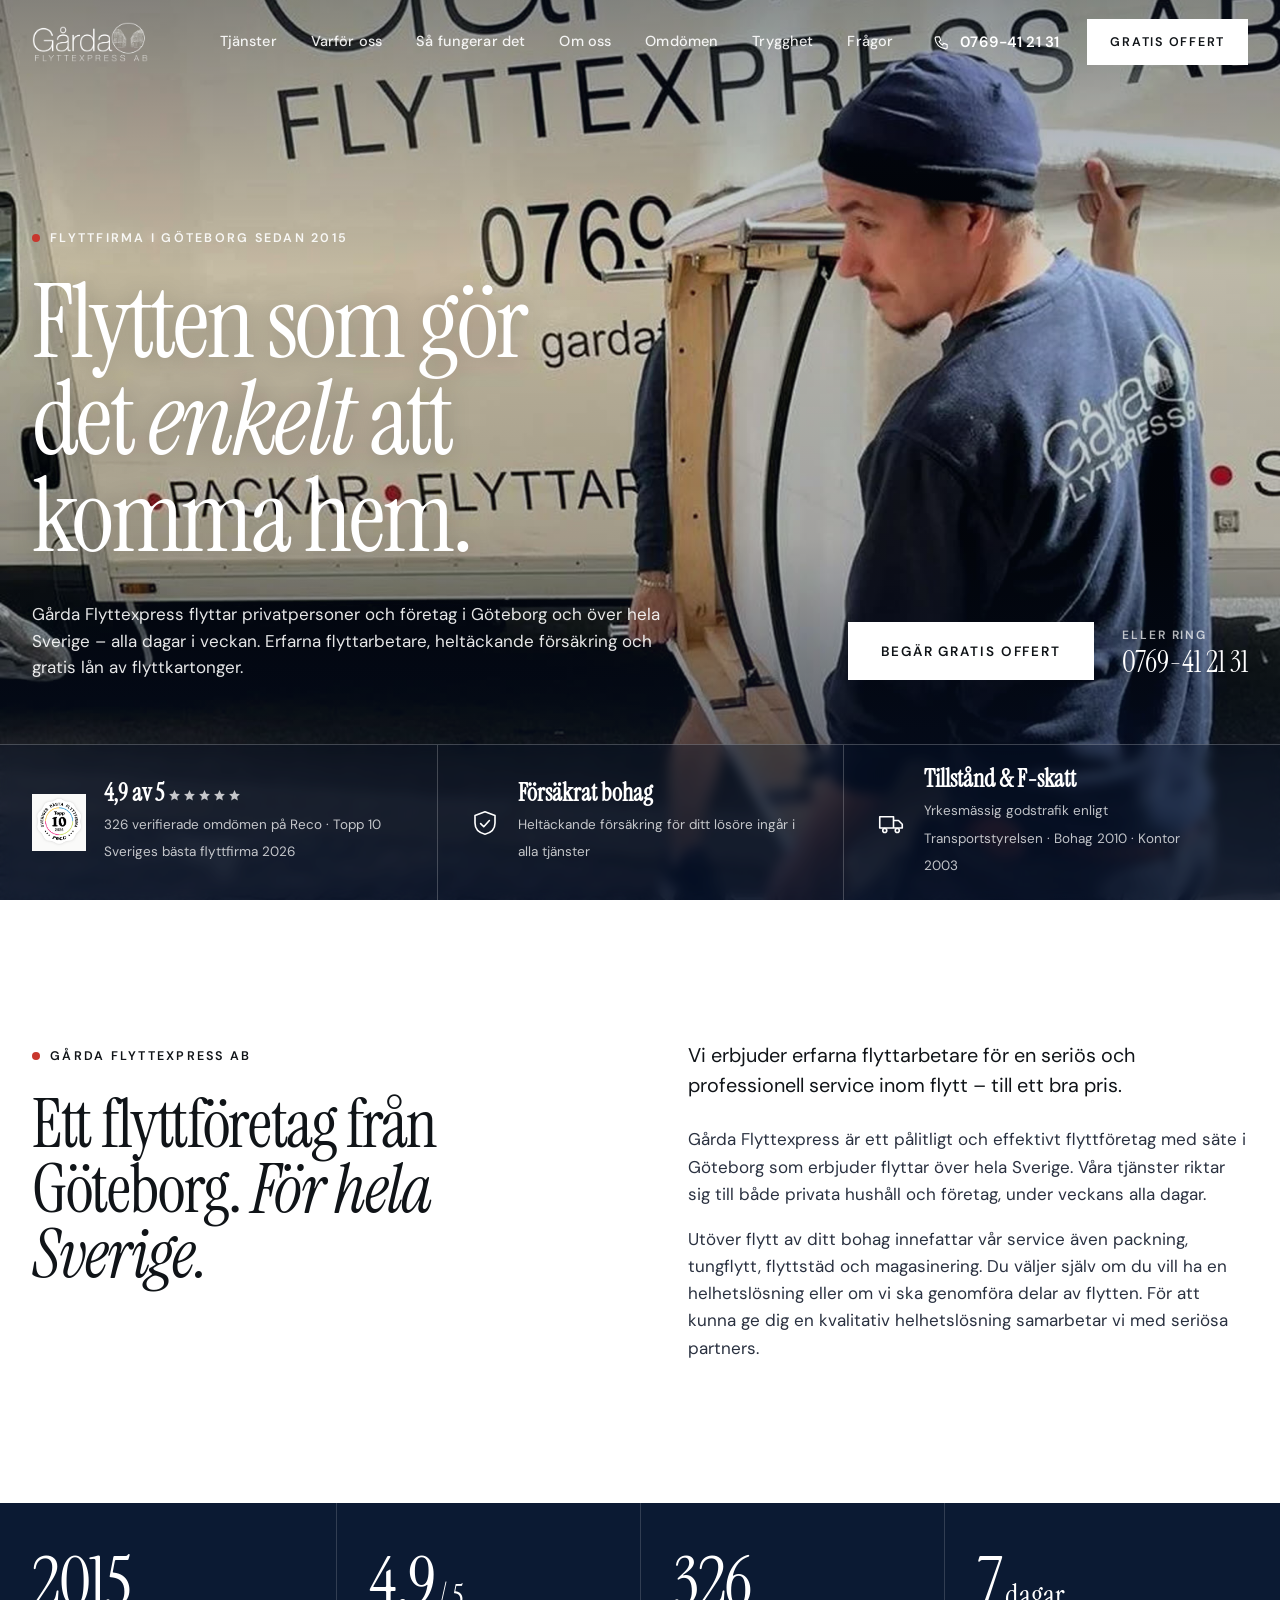
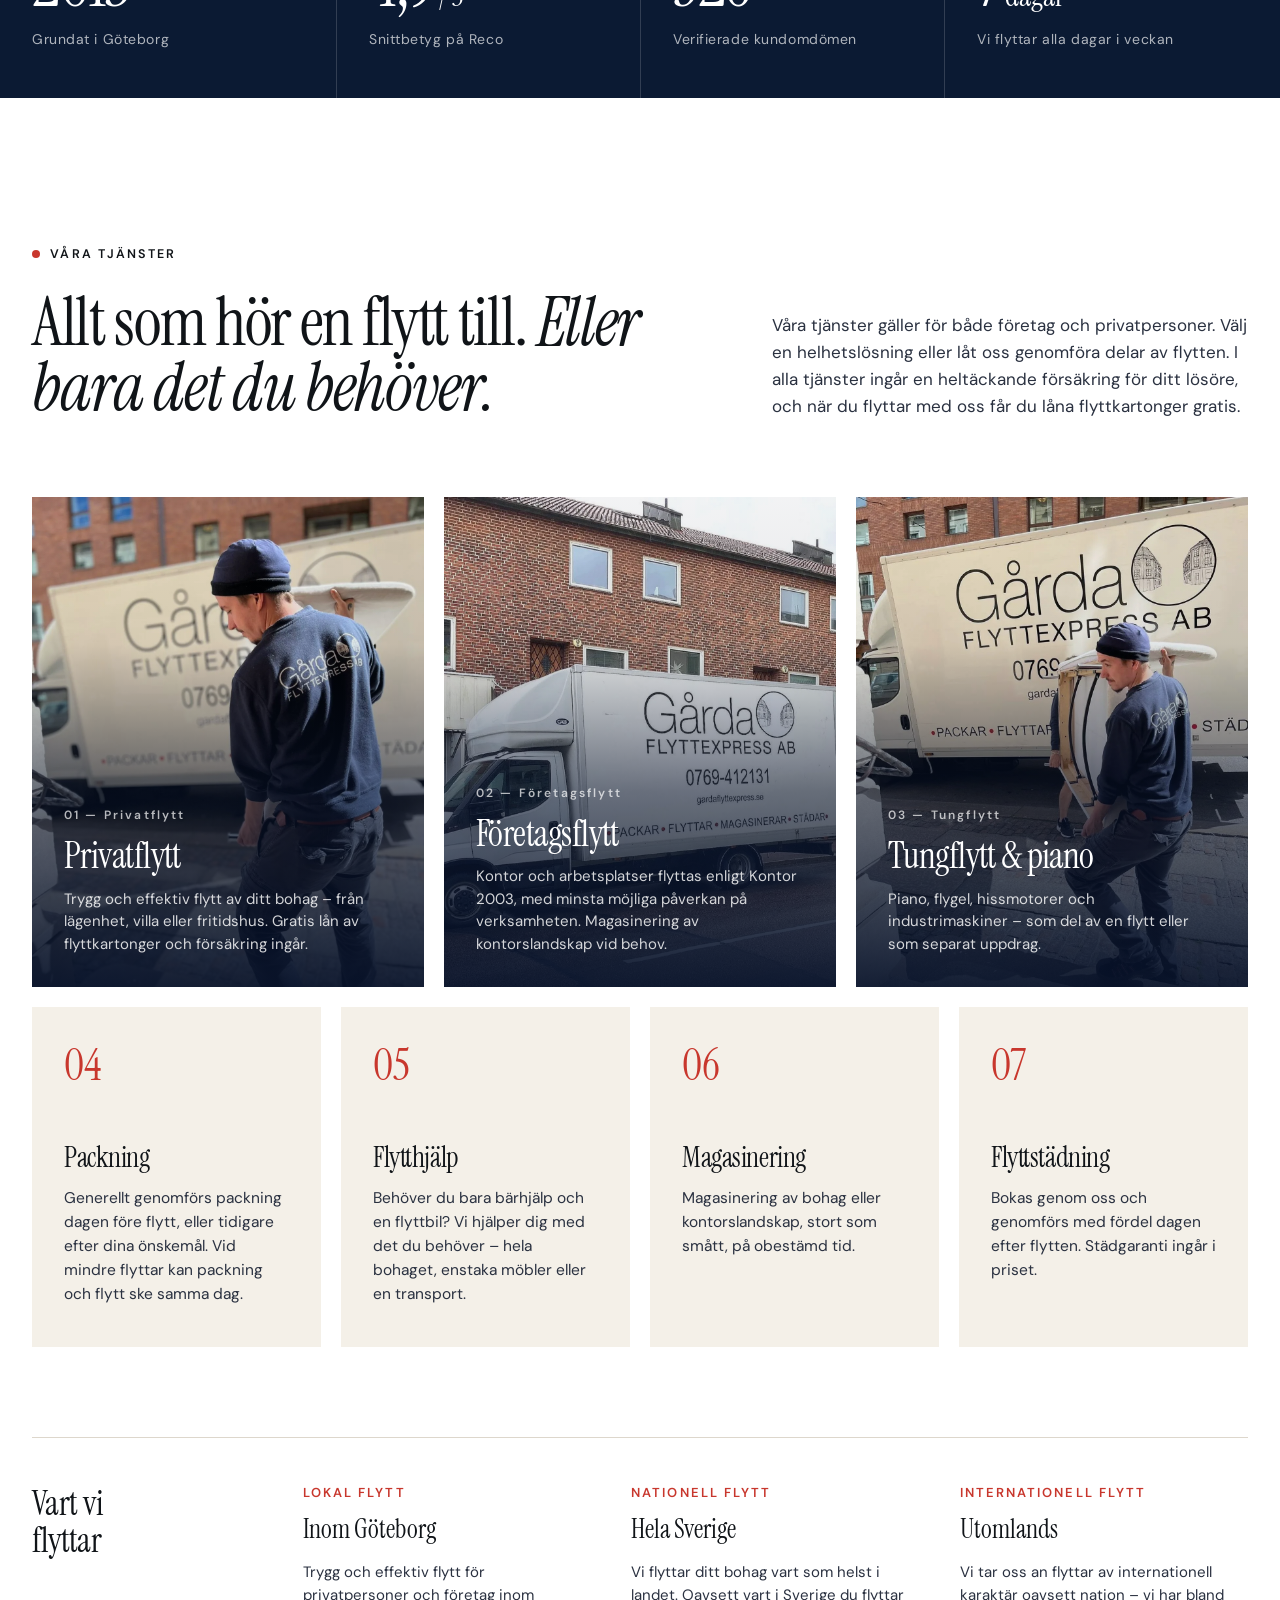
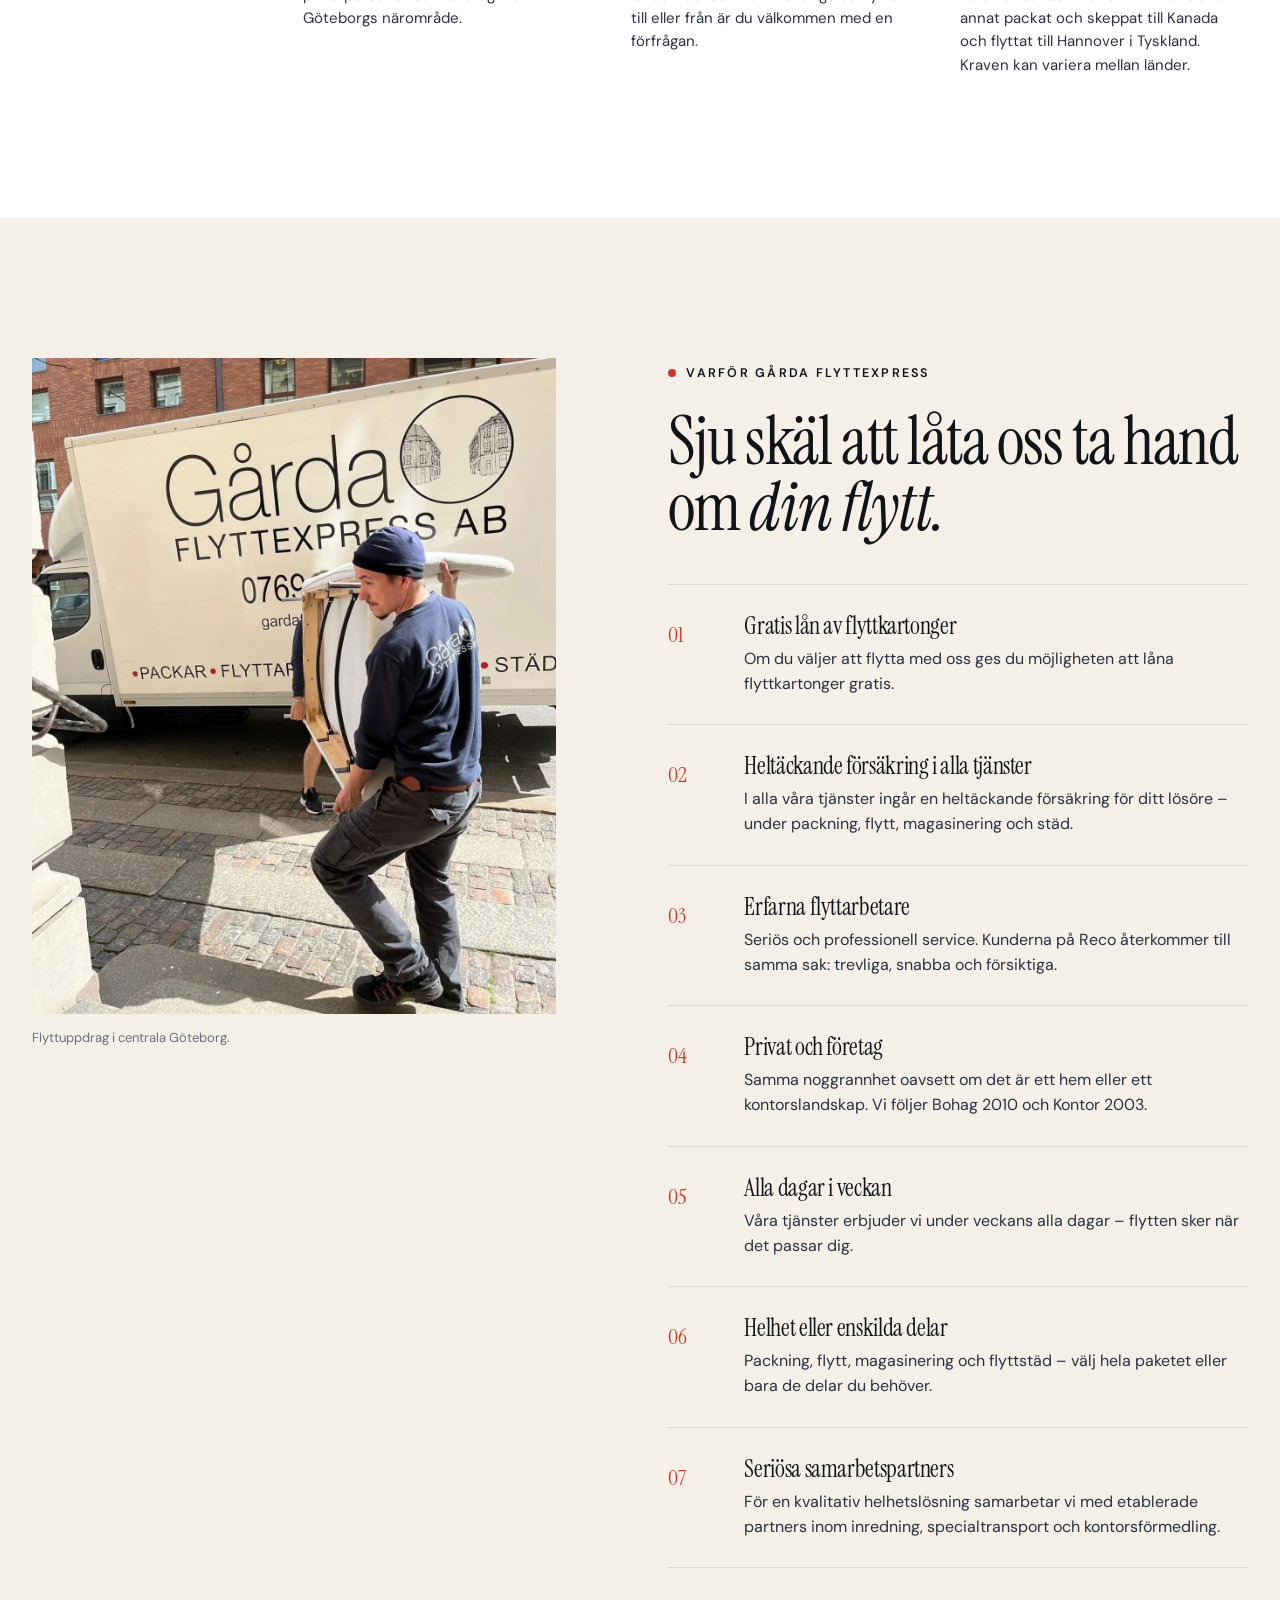
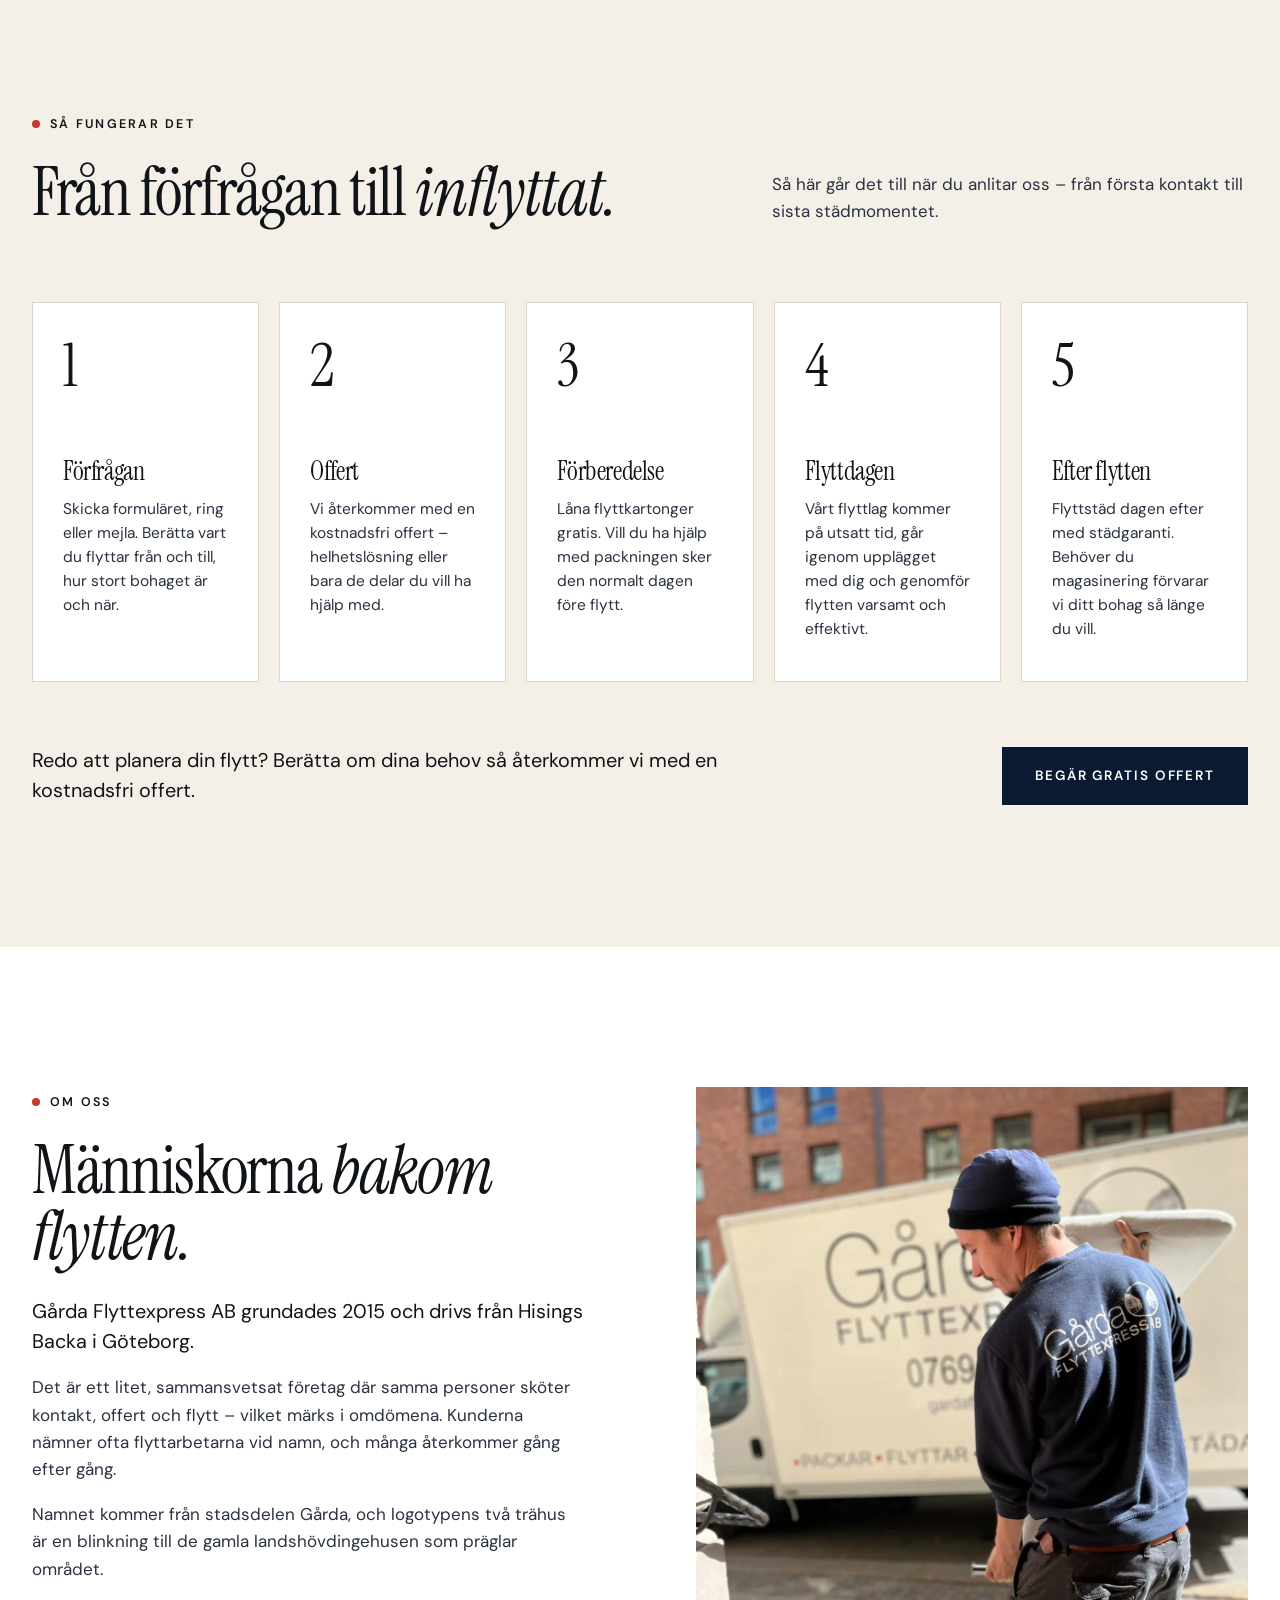
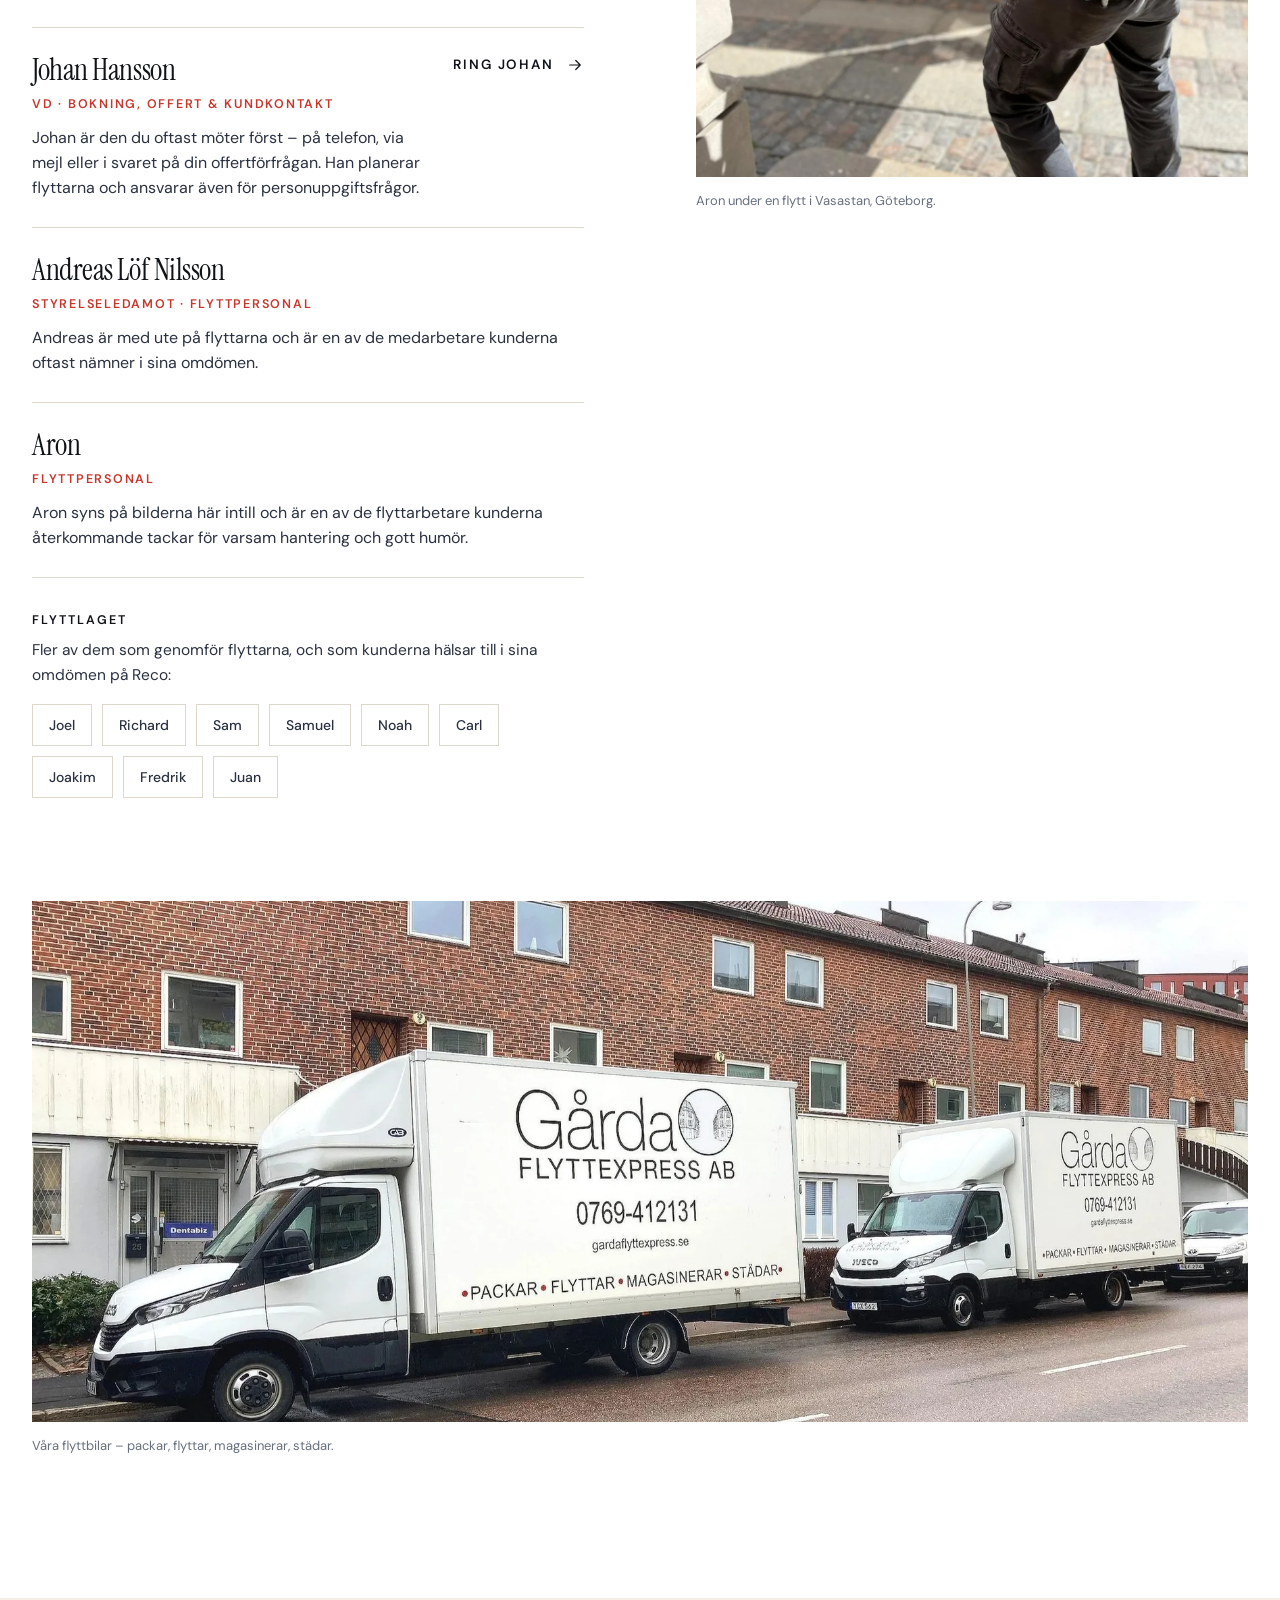
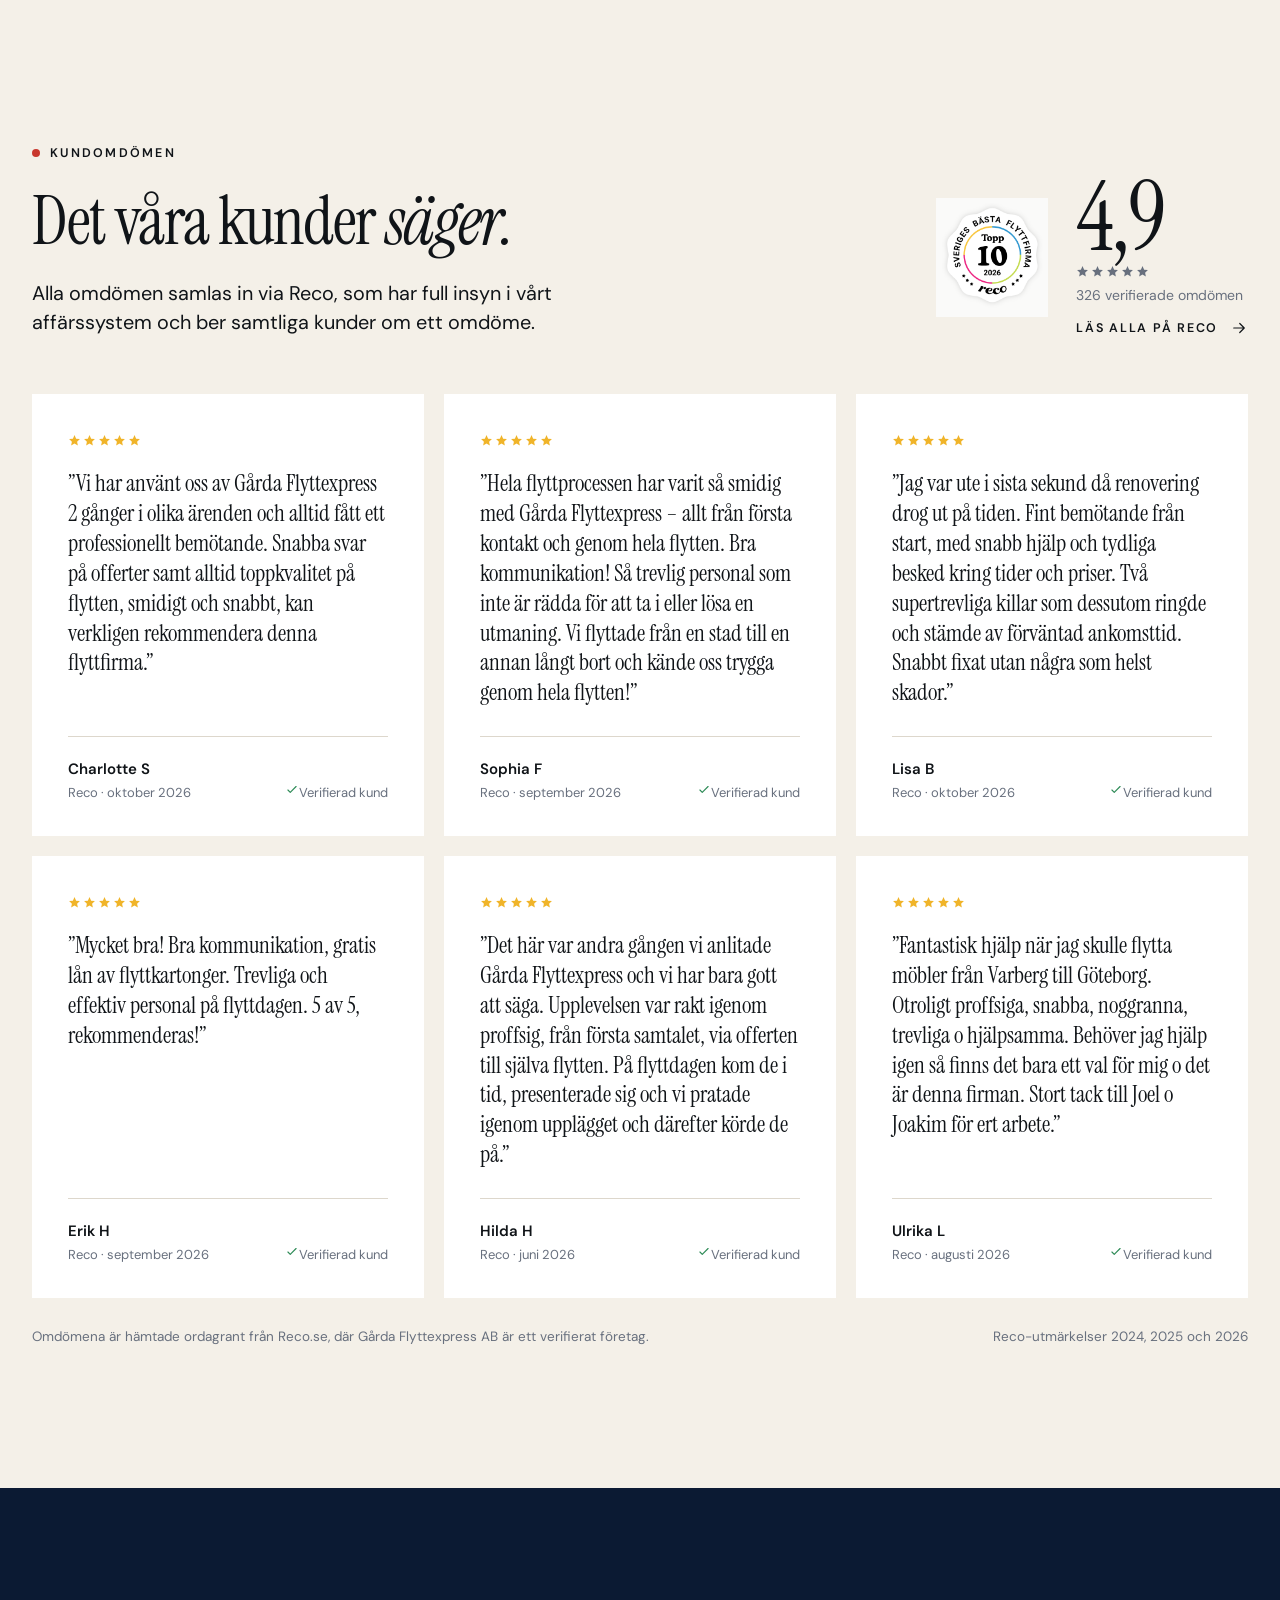
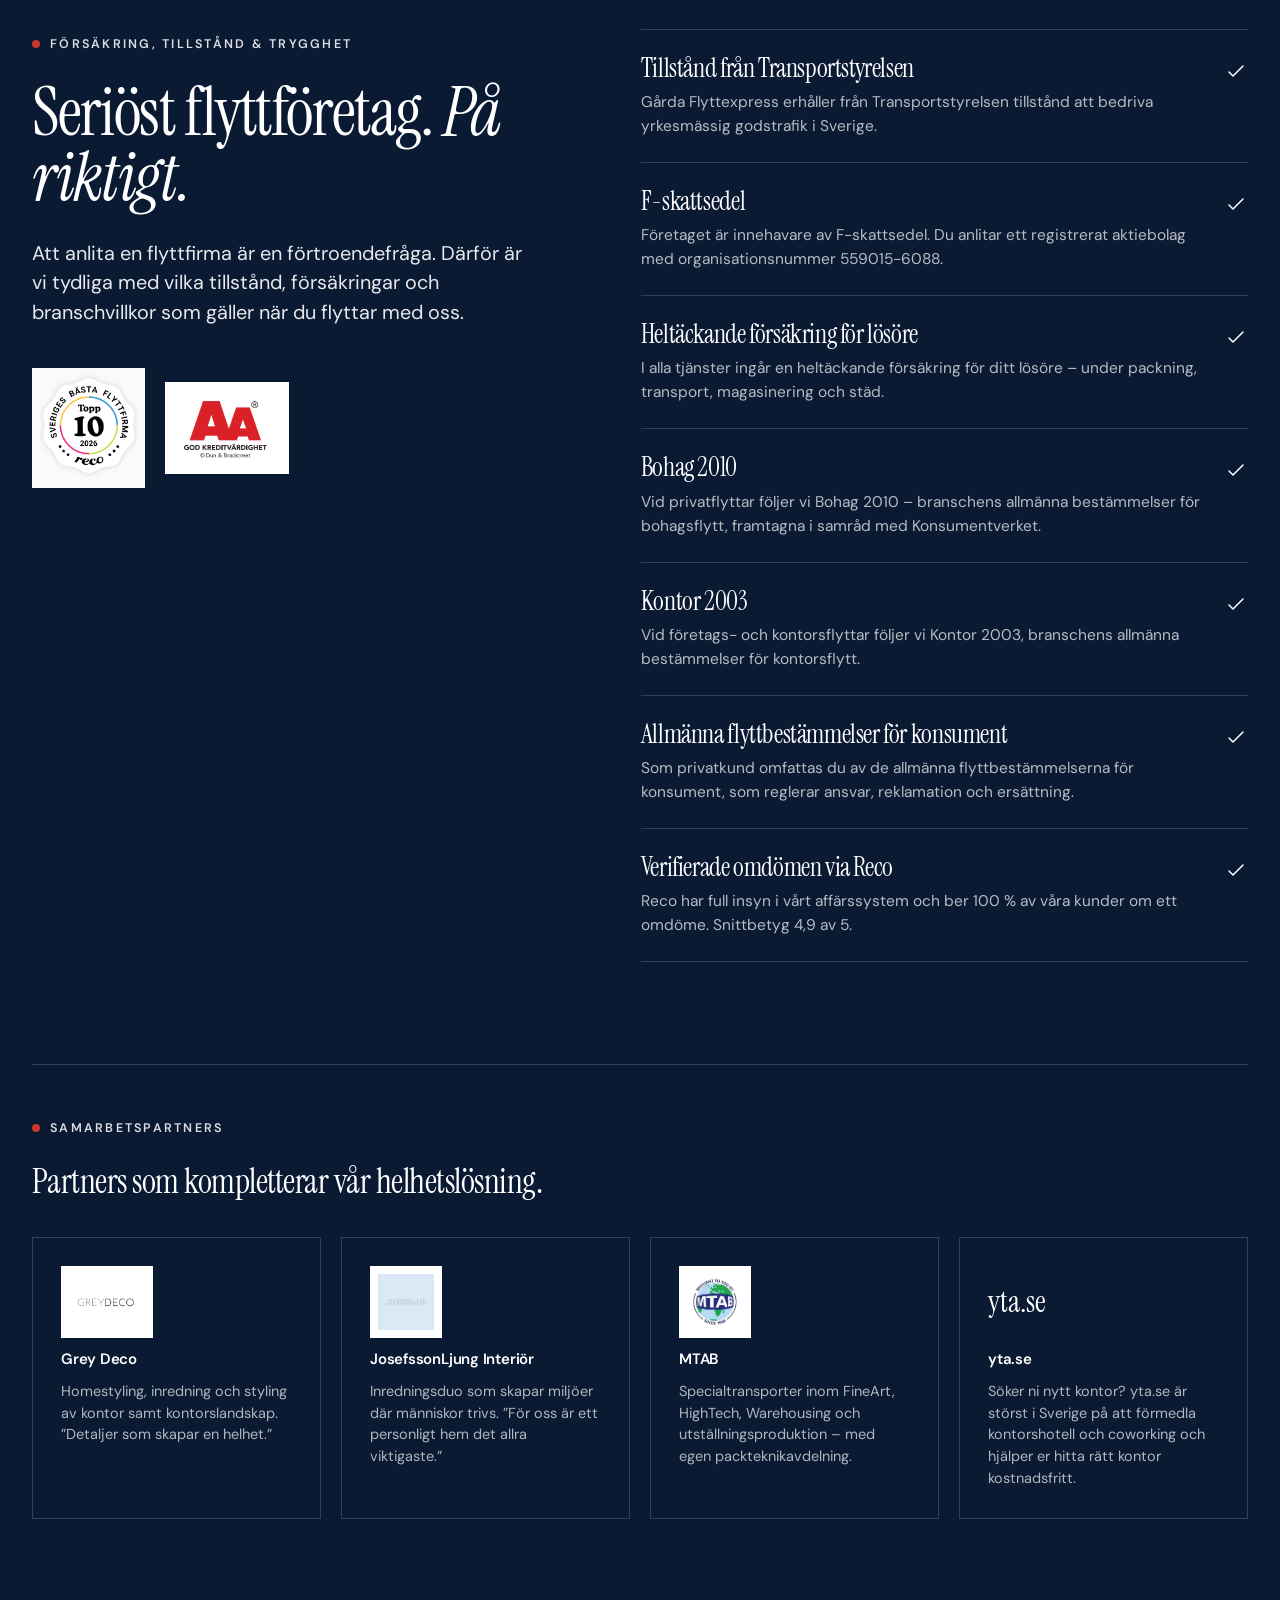
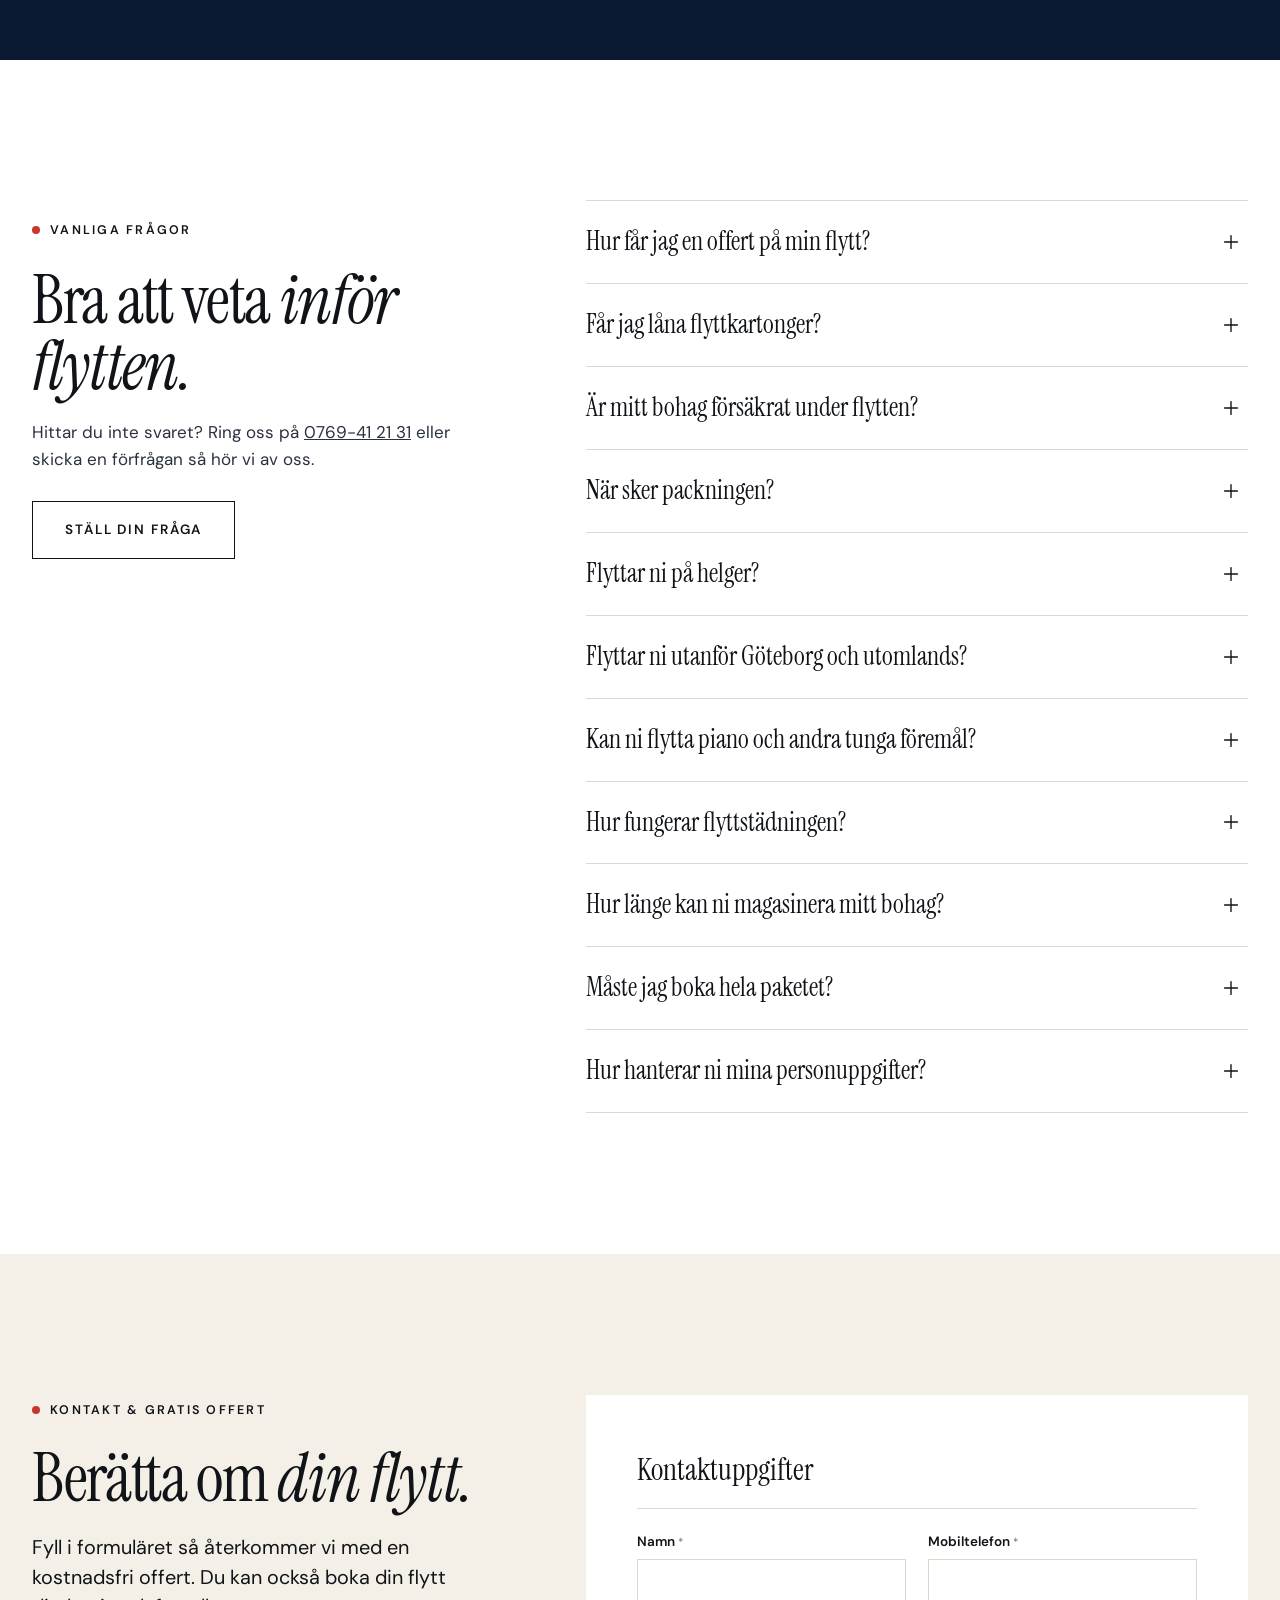
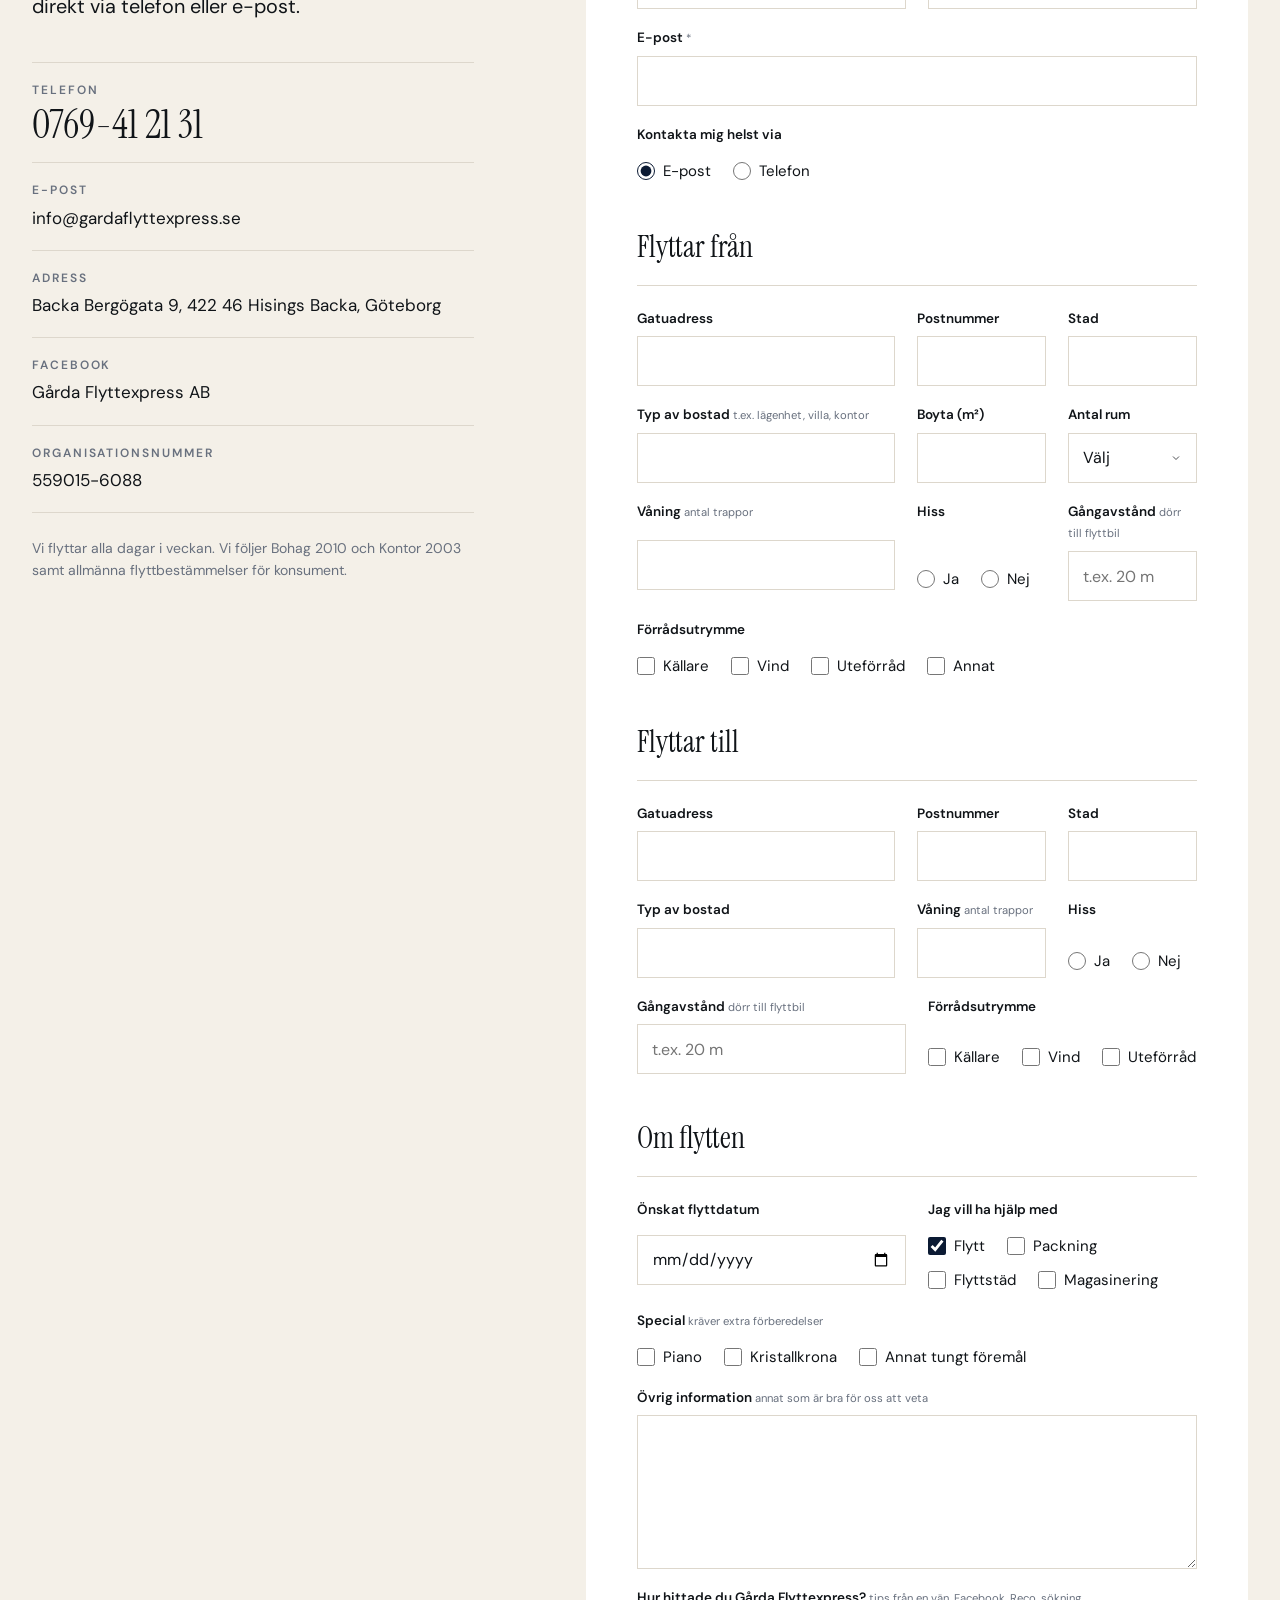
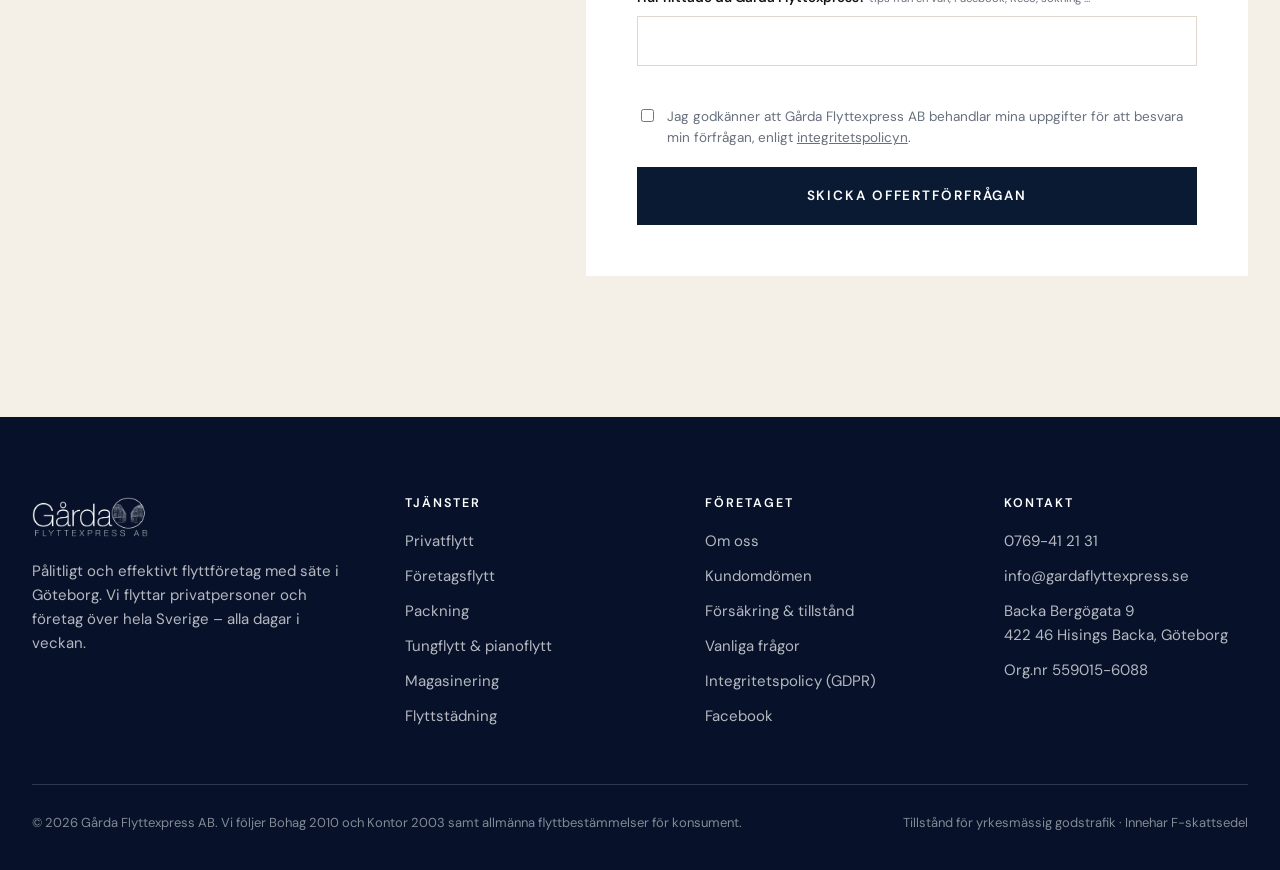
==== commit 9af572c5: "Ny visuell identitet: serif-display, marinblå, bildburna tjänster Omarbetad design med Instrument Se" ====
--- a/index.html
+++ b/index.html
@@ -17,7 +17,7 @@
   <meta property="og:locale" content="sv_SE">
   <link rel="preconnect" href="https://fonts.googleapis.com">
   <link rel="preconnect" href="https://fonts.gstatic.com" crossorigin>
-  <link href="https://fonts.googleapis.com/css2?family=Inter:wght@400;500;600&family=Jost:wght@300;400;500&display=swap" rel="stylesheet">
+  <link href="https://fonts.googleapis.com/css2?family=DM+Sans:opsz,wght@9..40,400;9..40,500;9..40,600&family=Instrument+Serif:ital@0;1&display=swap" rel="stylesheet">
   <link rel="stylesheet" href="css/style.css">
   <script type="application/ld+json">
   {
@@ -31,14 +31,7 @@
     "email": "info@gardaflyttexpress.se",
     "vatID": "SE559015608801",
     "foundingDate": "2015",
-    "address": {
-      "@type": "PostalAddress",
-      "streetAddress": "Backa Bergögata 9",
-      "postalCode": "422 46",
-      "addressLocality": "Hisings Backa",
-      "addressRegion": "Göteborg",
-      "addressCountry": "SE"
-    },
+    "address": { "@type": "PostalAddress", "streetAddress": "Backa Bergögata 9", "postalCode": "422 46", "addressLocality": "Hisings Backa", "addressRegion": "Göteborg", "addressCountry": "SE" },
     "areaServed": ["Göteborg", "Västra Götaland", "Sverige"],
     "sameAs": ["https://www.facebook.com/gardaflyttexpress", "https://www.reco.se/garda-flyttexpress-ab"],
     "aggregateRating": { "@type": "AggregateRating", "ratingValue": "4.9", "bestRating": "5", "ratingCount": "326" }
@@ -66,24 +59,22 @@
     </nav>
     <div class="header__actions">
       <a class="header__phone" href="tel:+46769412131" aria-label="Ring 0769-41 21 31">
-        <svg viewBox="0 0 24 24" fill="none" stroke="currentColor" stroke-width="1.5" stroke-linecap="round" stroke-linejoin="round" aria-hidden="true"><path d="M5 4h4l2 5-2.5 1.5a11 11 0 0 0 5 5L15 13l5 2v4a2 2 0 0 1-2 2A16 16 0 0 1 3 6a2 2 0 0 1 2-2"/></svg>
+        <svg viewBox="0 0 24 24" fill="none" stroke="currentColor" stroke-width="1.6" stroke-linecap="round" stroke-linejoin="round" aria-hidden="true"><path d="M5 4h4l2 5-2.5 1.5a11 11 0 0 0 5 5L15 13l5 2v4a2 2 0 0 1-2 2A16 16 0 0 1 3 6a2 2 0 0 1 2-2"/></svg>
         <span>0769-41 21 31</span>
       </a>
       <a class="btn btn--sm" href="#offert">Gratis offert</a>
-      <button class="burger" type="button" aria-label="Öppna meny" aria-expanded="false" aria-controls="mobile-menu">
-        <span></span><span></span><span></span>
-      </button>
+      <button class="burger" type="button" aria-label="Öppna meny" aria-expanded="false" aria-controls="mobile-menu"><span></span><span></span><span></span></button>
     </div>
   </div>
 </header>
 
 <div class="mobile-menu" id="mobile-menu">
   <a class="mobile-menu__link" href="#tjanster">Tjänster</a>
-  <a class="mobile-menu__link" href="#varfor">Varför Gårda Flyttexpress</a>
+  <a class="mobile-menu__link" href="#varfor">Varför oss</a>
   <a class="mobile-menu__link" href="#sa-fungerar-det">Så fungerar det</a>
   <a class="mobile-menu__link" href="#om-oss">Om oss</a>
-  <a class="mobile-menu__link" href="#omdomen">Kundomdömen</a>
-  <a class="mobile-menu__link" href="#trygghet">Försäkring &amp; tillstånd</a>
+  <a class="mobile-menu__link" href="#omdomen">Omdömen</a>
+  <a class="mobile-menu__link" href="#trygghet">Trygghet</a>
   <a class="mobile-menu__link" href="#faq">Vanliga frågor</a>
   <a class="mobile-menu__link" href="#offert">Kontakt &amp; offert</a>
   <div class="mobile-menu__foot">
@@ -103,278 +94,198 @@
         <source src="assets/video/hero.mp4" type="video/mp4">
       </video>
     </div>
-    <div class="container">
-      <div class="hero__grid">
-        <div>
-          <p class="eyebrow hero__eyebrow">Flyttfirma i Göteborg · Sedan 2015</p>
-          <h1>Flytten som gör det enkelt att komma hem.</h1>
-          <p class="hero__text">Gårda Flyttexpress är ett pålitligt och effektivt flyttföretag med säte i Göteborg som flyttar privatpersoner och företag över hela Sverige – alla dagar i veckan. Erfarna flyttarbetare, heltäckande försäkring och gratis lån av flyttkartonger.</p>
-          <div class="hero__cta">
-            <a class="btn btn--light" href="#offert">Begär gratis flyttoffert</a>
-            <div class="hero__phone">
-              <small>Eller ring oss</small>
-              <a href="tel:+46769412131">0769-41 21 31</a>
-            </div>
-          </div>
-        </div>
-        <aside class="hero__trust" aria-label="Förtroende">
-          <div class="hero__trust-item">
-            <img src="assets/img/reco-topp10-2026.png" alt="Reco: Sveriges bästa flyttfirma, topp 10 2026" width="370" height="392">
-            <div>
-              <strong>4,9 av 5 på Reco</strong>
-              <span class="stars" aria-hidden="true">
-                <svg viewBox="0 0 24 24"><path d="M12 2l3 6.6 7 .8-5.2 4.9 1.4 7-6.2-3.6L5.8 21.3l1.4-7L2 9.4l7-.8z"/></svg><svg viewBox="0 0 24 24"><path d="M12 2l3 6.6 7 .8-5.2 4.9 1.4 7-6.2-3.6L5.8 21.3l1.4-7L2 9.4l7-.8z"/></svg><svg viewBox="0 0 24 24"><path d="M12 2l3 6.6 7 .8-5.2 4.9 1.4 7-6.2-3.6L5.8 21.3l1.4-7L2 9.4l7-.8z"/></svg><svg viewBox="0 0 24 24"><path d="M12 2l3 6.6 7 .8-5.2 4.9 1.4 7-6.2-3.6L5.8 21.3l1.4-7L2 9.4l7-.8z"/></svg><svg viewBox="0 0 24 24"><path d="M12 2l3 6.6 7 .8-5.2 4.9 1.4 7-6.2-3.6L5.8 21.3l1.4-7L2 9.4l7-.8z"/></svg>
-              </span>
-              <span>326 verifierade omdömen · Topp 10 Sveriges bästa flyttfirma 2026</span>
-            </div>
-          </div>
-          <div class="hero__trust-item">
-            <svg viewBox="0 0 24 24" fill="none" stroke-width="1.2" stroke-linecap="round" stroke-linejoin="round" aria-hidden="true"><path d="M12 3l8 3v6c0 4.5-3.2 7.8-8 9-4.8-1.2-8-4.5-8-9V6z"/><path d="M8.5 12.5l2.5 2.5 4.5-5"/></svg>
-            <div>
-              <strong>Försäkrat bohag</strong>
-              <span>Heltäckande försäkring för ditt lösöre ingår i alla tjänster</span>
-            </div>
-          </div>
-          <div class="hero__trust-item">
-            <svg viewBox="0 0 24 24" fill="none" stroke-width="1.2" stroke-linecap="round" stroke-linejoin="round" aria-hidden="true"><path d="M3 7h11v9H3zM14 10h4l3 3v3h-7z"/><circle cx="7" cy="18" r="1.6"/><circle cx="17" cy="18" r="1.6"/></svg>
-            <div>
-              <strong>Tillstånd &amp; F-skatt</strong>
-              <span>Yrkesmässig godstrafik enligt Transportstyrelsen · Bohag 2010 · Kontor 2003</span>
-            </div>
-          </div>
-        </aside>
+    <div class="container hero__content">
+      <p class="eyebrow hero__eyebrow">Flyttfirma i Göteborg sedan 2015</p>
+      <h1>Flytten som gör det <em>enkelt</em> att komma hem.</h1>
+      <div class="hero__row">
+        <p class="hero__text">Gårda Flyttexpress flyttar privatpersoner och företag i Göteborg och över hela Sverige – alla dagar i veckan. Erfarna flyttarbetare, heltäckande försäkring och gratis lån av flyttkartonger.</p>
+        <div class="hero__cta">
+          <a class="btn btn--white" href="#offert">Begär gratis offert</a>
+          <div class="hero__phone">
+            <small>Eller ring</small>
+            <a href="tel:+46769412131">0769-41 21 31</a>
+          </div>
+        </div>
+      </div>
+    </div>
+    <div class="hero__trust" aria-label="Förtroende">
+      <div class="container">
+        <div class="trust-cell">
+          <img src="assets/img/reco-topp10-2026.png" alt="Reco: Sveriges bästa flyttfirma, topp 10 2026" width="370" height="392">
+          <div>
+            <strong>4,9 av 5 <span class="stars" aria-hidden="true"><svg viewBox="0 0 24 24"><path d="M12 2l3 6.6 7 .8-5.2 4.9 1.4 7-6.2-3.6L5.8 21.3l1.4-7L2 9.4l7-.8z"/></svg><svg viewBox="0 0 24 24"><path d="M12 2l3 6.6 7 .8-5.2 4.9 1.4 7-6.2-3.6L5.8 21.3l1.4-7L2 9.4l7-.8z"/></svg><svg viewBox="0 0 24 24"><path d="M12 2l3 6.6 7 .8-5.2 4.9 1.4 7-6.2-3.6L5.8 21.3l1.4-7L2 9.4l7-.8z"/></svg><svg viewBox="0 0 24 24"><path d="M12 2l3 6.6 7 .8-5.2 4.9 1.4 7-6.2-3.6L5.8 21.3l1.4-7L2 9.4l7-.8z"/></svg><svg viewBox="0 0 24 24"><path d="M12 2l3 6.6 7 .8-5.2 4.9 1.4 7-6.2-3.6L5.8 21.3l1.4-7L2 9.4l7-.8z"/></svg></span></strong>
+            <span>326 verifierade omdömen på Reco · Topp 10 Sveriges bästa flyttfirma 2026</span>
+          </div>
+        </div>
+        <div class="trust-cell">
+          <svg viewBox="0 0 24 24" stroke-linecap="round" stroke-linejoin="round" aria-hidden="true"><path d="M12 3l8 3v6c0 4.5-3.2 7.8-8 9-4.8-1.2-8-4.5-8-9V6z"/><path d="M8.5 12.5l2.5 2.5 4.5-5"/></svg>
+          <div><strong>Försäkrat bohag</strong><span>Heltäckande försäkring för ditt lösöre ingår i alla tjänster</span></div>
+        </div>
+        <div class="trust-cell">
+          <svg viewBox="0 0 24 24" stroke-linecap="round" stroke-linejoin="round" aria-hidden="true"><path d="M3 7h11v9H3zM14 10h4l3 3v3h-7z"/><circle cx="7" cy="18" r="1.6"/><circle cx="17" cy="18" r="1.6"/></svg>
+          <div><strong>Tillstånd &amp; F-skatt</strong><span>Yrkesmässig godstrafik enligt Transportstyrelsen · Bohag 2010 · Kontor 2003</span></div>
+        </div>
       </div>
     </div>
   </section>
 
   <!-- ================= INTRO ================= -->
   <section class="section" id="om">
+    <div class="container intro">
+      <div>
+        <p class="eyebrow">Gårda Flyttexpress AB</p>
+        <h2>Ett flyttföretag från Göteborg. <em>För hela Sverige.</em></h2>
+      </div>
+      <div class="copy">
+        <p class="lead">Vi erbjuder erfarna flyttarbetare för en seriös och professionell service inom flytt – till ett bra pris.</p>
+        <p>Gårda Flyttexpress är ett pålitligt och effektivt flyttföretag med säte i Göteborg som erbjuder flyttar över hela Sverige. Våra tjänster riktar sig till både privata hushåll och företag, under veckans alla dagar.</p>
+        <p>Utöver flytt av ditt bohag innefattar vår service även packning, tungflytt, flyttstäd och magasinering. Du väljer själv om du vill ha en helhetslösning eller om vi ska genomföra delar av flytten. För att kunna ge dig en kvalitativ helhetslösning samarbetar vi med seriösa partners.</p>
+      </div>
+    </div>
+  </section>
+
+  <section class="stats" aria-label="Nyckeltal">
     <div class="container">
-      <div class="intro__grid">
-        <div>
-          <p class="eyebrow">Gårda Flyttexpress AB</p>
-          <h2>Ett flyttföretag från Göteborg. För hela Sverige.</h2>
-        </div>
-        <div class="intro__body">
-          <p class="lead">Vi erbjuder erfarna flyttarbetare för en seriös och professionell service inom flytt – till ett bra pris.</p>
-          <p>Gårda Flyttexpress är ett pålitligt och effektivt flyttföretag med säte i Göteborg som erbjuder flyttar över hela Sverige. Våra tjänster riktar sig till både privata hushåll och företag, under veckans alla dagar.</p>
-          <p>Utöver flytt av ditt bohag innefattar vår service även packning, tungflytt, flyttstäd och magasinering. Du väljer själv om du vill ha en helhetslösning eller om vi ska genomföra delar av flytten. Då vi vill ge dig en kvalitativ helhetslösning samarbetar vi med seriösa partners.</p>
-        </div>
-      </div>
-      <ul class="stats" aria-label="Nyckeltal">
-        <li class="stat"><strong>2015</strong><span>Grundat i Göteborg</span></li>
-        <li class="stat"><strong>4,9<small style="font-size:0.45em"> / 5</small></strong><span>Snittbetyg på Reco</span></li>
-        <li class="stat"><strong>326</strong><span>Verifierade kundomdömen</span></li>
-        <li class="stat"><strong>7<small style="font-size:0.45em"> dagar</small></strong><span>Vi flyttar alla dagar i veckan</span></li>
-      </ul>
+      <div class="stat"><strong>2015</strong><span>Grundat i Göteborg</span></div>
+      <div class="stat"><strong>4,9<small>/ 5</small></strong><span>Snittbetyg på Reco</span></div>
+      <div class="stat"><strong>326</strong><span>Verifierade kundomdömen</span></div>
+      <div class="stat"><strong>7<small>dagar</small></strong><span>Vi flyttar alla dagar i veckan</span></div>
     </div>
   </section>
 
   <!-- ================= SERVICES ================= -->
-  <section class="section section--paper" id="tjanster">
+  <section class="section" id="tjanster">
     <div class="container">
       <div class="section-head section-head--split">
         <div>
           <p class="eyebrow">Våra tjänster</p>
-          <h2>Allt som hör en flytt till – eller bara det du behöver hjälp med.</h2>
-        </div>
-        <p>Våra tjänster gäller för både företag och privatpersoner. Du kan välja mellan en helhetslösning eller att vi endast genomför delar av vårt flyttutbud. I alla tjänster ingår en heltäckande försäkring för ditt lösöre, och när du flyttar med oss får du låna flyttkartonger gratis.</p>
-      </div>
-
-      <div class="services">
-        <article class="service" id="privatflytt">
-          <span class="service__num">01</span>
-          <div>
+          <h2>Allt som hör en flytt till. <em>Eller bara det du behöver.</em></h2>
+        </div>
+        <p>Våra tjänster gäller för både företag och privatpersoner. Välj en helhetslösning eller låt oss genomföra delar av flytten. I alla tjänster ingår en heltäckande försäkring för ditt lösöre, och när du flyttar med oss får du låna flyttkartonger gratis.</p>
+      </div>
+
+      <div class="feature-grid">
+        <a class="feature" href="#offert" id="privatflytt">
+          <picture>
+            <source srcset="assets/img/svc-privatflytt.webp" type="image/webp">
+            <img src="assets/img/svc-privatflytt.jpg" alt="Flyttarbetare bär en soffa till flyttbilen i Vasastan, Göteborg" width="1200" height="1500" loading="lazy">
+          </picture>
+          <div class="feature__body">
+            <span class="feature__num">01 — Privatflytt</span>
             <h3>Privatflytt</h3>
-            <span class="service__tag">Bohagsflytt för hushåll</span>
-          </div>
-          <div class="service__body">
-            <p>En trygg och effektiv flytt av ditt bohag – från lägenhet, villa eller fritidshus. Våra erfarna flyttarbetare hanterar dina möbler och tillhörigheter med omsorg, från första lyftet till sista kartongen på plats i ditt nya hem.</p>
-            <ul>
-              <li>Gratis lån av flyttkartonger när du flyttar med oss</li>
-              <li>Heltäckande försäkring för ditt lösöre ingår</li>
-              <li>Vi flyttar alla dagar i veckan</li>
-            </ul>
-          </div>
-        </article>
-
-        <article class="service" id="foretagsflytt">
-          <span class="service__num">02</span>
-          <div>
+            <p>Trygg och effektiv flytt av ditt bohag – från lägenhet, villa eller fritidshus. Gratis lån av flyttkartonger och försäkring ingår.</p>
+          </div>
+        </a>
+        <a class="feature" href="#offert" id="foretagsflytt">
+          <picture>
+            <source srcset="assets/img/svc-foretagsflytt.webp" type="image/webp">
+            <img src="assets/img/svc-foretagsflytt.jpg" alt="Flyttbilar från Gårda Flyttexpress" width="1200" height="1500" loading="lazy">
+          </picture>
+          <div class="feature__body">
+            <span class="feature__num">02 — Företagsflytt</span>
             <h3>Företagsflytt</h3>
-            <span class="service__tag">Kontor &amp; arbetsplatsflyttar</span>
-          </div>
-          <div class="service__body">
-            <p>Vi flyttar kontor och arbetsplatser med samma noggrannhet som ett hem. Vi följer Kontor 2003 och planerar flytten så att verksamheten påverkas så lite som möjligt. Behöver ni magasinera kontorslandskap under tiden löser vi även det.</p>
-            <ul>
-              <li>Flytt av kontor, arbetsplatser och kontorslandskap</li>
-              <li>Magasinering av kontorsinredning på obestämd tid</li>
-              <li>Söker ni nytt kontor? Vår samarbetspartner yta.se hjälper er kostnadsfritt</li>
-            </ul>
-          </div>
-        </article>
-
+            <p>Kontor och arbetsplatser flyttas enligt Kontor 2003, med minsta möjliga påverkan på verksamheten. Magasinering av kontorslandskap vid behov.</p>
+          </div>
+        </a>
+        <a class="feature" href="#offert" id="tungflytt">
+          <picture>
+            <source srcset="assets/img/svc-tungflytt.webp" type="image/webp">
+            <img src="assets/img/svc-tungflytt.jpg" alt="Flyttpersonal lyfter möbel vid flyttbilen" width="1200" height="1500" loading="lazy">
+          </picture>
+          <div class="feature__body">
+            <span class="feature__num">03 — Tungflytt</span>
+            <h3>Tungflytt &amp; piano</h3>
+            <p>Piano, flygel, hissmotorer och industrimaskiner – som del av en flytt eller som separat uppdrag.</p>
+          </div>
+        </a>
+      </div>
+
+      <div class="service-list">
         <article class="service" id="packning">
-          <span class="service__num">03</span>
-          <div>
-            <h3>Packning</h3>
-            <span class="service__tag">Packhjälp inför flytten</span>
-          </div>
-          <div class="service__body">
-            <p>Låt oss packa åt dig. Generellt genomförs packning dagen före flytt, men den kan göras tidigare efter dina önskemål. Är flytten mindre omfattande finns möjlighet att packning och flytt genomförs under en och samma dag.</p>
-          </div>
-        </article>
-
+          <span class="service__num">04</span>
+          <h3>Packning</h3>
+          <p>Generellt genomförs packning dagen före flytt, eller tidigare efter dina önskemål. Vid mindre flyttar kan packning och flytt ske samma dag.</p>
+        </article>
         <article class="service" id="flytthjalp">
-          <span class="service__num">04</span>
-          <div>
-            <h3>Flytthjälp</h3>
-            <span class="service__tag">Bärhjälp &amp; transport</span>
-          </div>
-          <div class="service__body">
-            <p>Behöver du bara starka armar och en flyttbil? Vi hjälper dig med det du känner att du behöver hjälp med – oavsett om det gäller hela bohaget, enstaka möbler eller en transport från en adress till en annan.</p>
-          </div>
-        </article>
-
-        <article class="service" id="tungflytt">
           <span class="service__num">05</span>
-          <div>
-            <h3>Tungflytt &amp; pianoflytt</h3>
-            <span class="service__tag">Piano, flygel, maskiner</span>
-          </div>
-          <div class="service__body">
-            <p>Tungflytt innebär flytt av detaljer som överstiger en viss tyngd. I ett hem är detta vanligtvis ett piano. Pianot kan vara en del i flytten av ett bohag eller flyttas för sig. Vi åtar oss även andra tunga detaljer, så som hissmotorer och industrimaskiner.</p>
-          </div>
-        </article>
-
+          <h3>Flytthjälp</h3>
+          <p>Behöver du bara bärhjälp och en flyttbil? Vi hjälper dig med det du behöver – hela bohaget, enstaka möbler eller en transport.</p>
+        </article>
         <article class="service" id="magasinering">
           <span class="service__num">06</span>
-          <div>
-            <h3>Magasinering</h3>
-            <span class="service__tag">Förvaring på obestämd tid</span>
-          </div>
-          <div class="service__body">
-            <p>Vi erbjuder magasinering av bohag eller kontorslandskap – stort som smått – på obestämd tid. Perfekt när tillträdesdatumen inte stämmer överens, vid renovering eller när kontoret behöver mellanlagras.</p>
-          </div>
-        </article>
-
+          <h3>Magasinering</h3>
+          <p>Magasinering av bohag eller kontorslandskap, stort som smått, på obestämd tid.</p>
+        </article>
         <article class="service" id="flyttstadning">
           <span class="service__num">07</span>
-          <div>
-            <h3>Flyttstädning</h3>
-            <span class="service__tag">Städgaranti ingår</span>
-          </div>
-          <div class="service__body">
-            <p>Flyttstäd går att boka genom Gårda Flyttexpress. Flyttstädet genomförs med fördel tidigast dagen efter genomförd flytt, så att bostaden är tom och allt kan göras ordentligt. Städgaranti ingår i priset.</p>
-          </div>
-        </article>
-      </div>
-
-      <div class="reach" aria-label="Vart vi flyttar">
+          <h3>Flyttstädning</h3>
+          <p>Bokas genom oss och genomförs med fördel dagen efter flytten. Städgaranti ingår i priset.</p>
+        </article>
+      </div>
+
+      <div class="reach">
+        <h3>Vart vi flyttar</h3>
         <div class="reach__item" id="lokal-flytt">
-          <p class="eyebrow">Lokal flytt</p>
-          <h3>Inom Göteborg</h3>
-          <p>Gårda Flyttexpress erbjuder privatpersoner och företag en trygg och effektiv flytt inom Göteborgs närområde.</p>
+          <h4>Lokal flytt</h4>
+          <strong>Inom Göteborg</strong>
+          <p>Trygg och effektiv flytt för privatpersoner och företag inom Göteborgs närområde.</p>
         </div>
         <div class="reach__item" id="nationell-flytt">
-          <p class="eyebrow">Nationell flytt</p>
-          <h3>Hela Sverige</h3>
-          <p>Vi flyttar ditt bohag vart som helst i landet. Oavsett vart i Sverige du vill flytta till eller från är du välkommen med en förfrågan.</p>
+          <h4>Nationell flytt</h4>
+          <strong>Hela Sverige</strong>
+          <p>Vi flyttar ditt bohag vart som helst i landet. Oavsett vart i Sverige du flyttar till eller från är du välkommen med en förfrågan.</p>
         </div>
         <div class="reach__item" id="internationell-flytt">
-          <p class="eyebrow">Internationell flytt</p>
-          <h3>Utomlands</h3>
-          <p>Är din flytt av internationell karaktär tar vi oss även an det, oavsett nation. Vi har bland annat packat och skeppat till Kanada och genomfört en helhetslösning med packning och flytt till Hannover i Tyskland. Notera att kraven kan variera mellan olika länder.</p>
+          <h4>Internationell flytt</h4>
+          <strong>Utomlands</strong>
+          <p>Vi tar oss an flyttar av internationell karaktär oavsett nation – vi har bland annat packat och skeppat till Kanada och flyttat till Hannover i Tyskland. Kraven kan variera mellan länder.</p>
         </div>
       </div>
     </div>
   </section>
 
   <!-- ================= WHY ================= -->
-  <section class="section section--dark" id="varfor">
-    <div class="container">
-      <div class="why__grid">
-        <figure class="why__figure">
-          <picture>
-            <source srcset="assets/img/aron-sofflyft.webp" type="image/webp">
-            <img src="assets/img/aron-sofflyft.jpg" alt="Flyttpersonal från Gårda Flyttexpress bär en soffa från flyttbilen" width="1200" height="1500" loading="lazy">
-          </picture>
-          <figcaption>Flyttuppdrag i centrala Göteborg.</figcaption>
-        </figure>
-        <div>
-          <p class="eyebrow">Varför Gårda Flyttexpress</p>
-          <h2 style="margin-bottom:40px">Sju skäl att låta oss ta hand om din flytt.</h2>
-          <ul class="why__list">
-            <li class="why__item">
-              <svg viewBox="0 0 24 24" aria-hidden="true"><path d="M3 8l9-4 9 4-9 4z"/><path d="M3 8v8l9 4 9-4V8"/><path d="M12 12v8"/></svg>
-              <div><h3>Gratis lån av flyttkartonger</h3><p>Om du väljer att flytta med oss ges du möjligheten att låna flyttkartonger gratis. Du slipper köpa, och vi hämtar dem efteråt.</p></div>
-            </li>
-            <li class="why__item">
-              <svg viewBox="0 0 24 24" aria-hidden="true"><path d="M12 3l8 3v6c0 4.5-3.2 7.8-8 9-4.8-1.2-8-4.5-8-9V6z"/><path d="M8.5 12.5l2.5 2.5 4.5-5"/></svg>
-              <div><h3>Heltäckande försäkring i alla tjänster</h3><p>I alla våra tjänster ingår en heltäckande försäkring för ditt lösöre – oavsett om vi packar, flyttar, magasinerar eller städar.</p></div>
-            </li>
-            <li class="why__item">
-              <svg viewBox="0 0 24 24" aria-hidden="true"><circle cx="12" cy="8" r="3.5"/><path d="M5 20a7 7 0 0 1 14 0"/></svg>
-              <div><h3>Erfarna flyttarbetare</h3><p>Vi erbjuder erfarna flyttarbetare för en seriös och professionell service. Kunderna på Reco återkommer ofta till samma sak: trevliga, snabba och försiktiga.</p></div>
-            </li>
-            <li class="why__item">
-              <svg viewBox="0 0 24 24" aria-hidden="true"><path d="M3 21V9l6-4 6 4v12"/><path d="M15 21V12h6v9"/><path d="M7 13h2M7 17h2"/></svg>
-              <div><h3>För både privatpersoner och företag</h3><p>Samma noggrannhet oavsett om det är ett hem eller ett kontorslandskap som ska flyttas. Vi följer Bohag 2010 och Kontor 2003.</p></div>
-            </li>
-            <li class="why__item">
-              <svg viewBox="0 0 24 24" aria-hidden="true"><rect x="3" y="5" width="18" height="16"/><path d="M3 10h18M8 3v4M16 3v4"/></svg>
-              <div><h3>Vi flyttar alla dagar i veckan</h3><p>Våra tjänster erbjuder vi under veckans alla dagar – så att flytten kan ske när det passar dig, inte tvärtom.</p></div>
-            </li>
-            <li class="why__item">
-              <svg viewBox="0 0 24 24" aria-hidden="true"><path d="M4 6h16M4 12h10M4 18h7"/><circle cx="18" cy="16" r="3"/></svg>
-              <div><h3>Helhetslösning eller enskilda delar</h3><p>Packning, flytt, magasinering och flyttstäd – välj hela paketet eller bara de delar du behöver. Vi hjälper dig med det du känner att du behöver hjälp med.</p></div>
-            </li>
-            <li class="why__item">
-              <svg viewBox="0 0 24 24" aria-hidden="true"><path d="M8 12a4 4 0 0 1 4-4h5a4 4 0 0 1 0 8h-2"/><path d="M16 12a4 4 0 0 1-4 4H7a4 4 0 0 1 0-8h2"/></svg>
-              <div><h3>Seriösa samarbetspartners</h3><p>För att kunna ge dig en kvalitativ helhetslösning samarbetar vi med etablerade partners inom inredning, specialtransport och kontorsförmedling.</p></div>
-            </li>
-          </ul>
-        </div>
+  <section class="section bg-sand" id="varfor">
+    <div class="container why">
+      <figure class="why__media">
+        <picture>
+          <source srcset="assets/img/aron-sofflyft.webp" type="image/webp">
+          <img src="assets/img/aron-sofflyft.jpg" alt="Flyttpersonal från Gårda Flyttexpress bär en soffa från flyttbilen" width="1200" height="1500" loading="lazy">
+        </picture>
+        <figcaption>Flyttuppdrag i centrala Göteborg.</figcaption>
+      </figure>
+      <div>
+        <p class="eyebrow">Varför Gårda Flyttexpress</p>
+        <h2>Sju skäl att låta oss ta hand om <em>din flytt.</em></h2>
+        <ul class="why__list">
+          <li class="why__item"><span>01</span><div><h3>Gratis lån av flyttkartonger</h3><p>Om du väljer att flytta med oss ges du möjligheten att låna flyttkartonger gratis.</p></div></li>
+          <li class="why__item"><span>02</span><div><h3>Heltäckande försäkring i alla tjänster</h3><p>I alla våra tjänster ingår en heltäckande försäkring för ditt lösöre – under packning, flytt, magasinering och städ.</p></div></li>
+          <li class="why__item"><span>03</span><div><h3>Erfarna flyttarbetare</h3><p>Seriös och professionell service. Kunderna på Reco återkommer till samma sak: trevliga, snabba och försiktiga.</p></div></li>
+          <li class="why__item"><span>04</span><div><h3>Privat och företag</h3><p>Samma noggrannhet oavsett om det är ett hem eller ett kontorslandskap. Vi följer Bohag 2010 och Kontor 2003.</p></div></li>
+          <li class="why__item"><span>05</span><div><h3>Alla dagar i veckan</h3><p>Våra tjänster erbjuder vi under veckans alla dagar – flytten sker när det passar dig.</p></div></li>
+          <li class="why__item"><span>06</span><div><h3>Helhet eller enskilda delar</h3><p>Packning, flytt, magasinering och flyttstäd – välj hela paketet eller bara de delar du behöver.</p></div></li>
+          <li class="why__item"><span>07</span><div><h3>Seriösa samarbetspartners</h3><p>För en kvalitativ helhetslösning samarbetar vi med etablerade partners inom inredning, specialtransport och kontorsförmedling.</p></div></li>
+        </ul>
       </div>
     </div>
   </section>
 
   <!-- ================= PROCESS ================= -->
-  <section class="section" id="sa-fungerar-det">
+  <section class="section bg-sand" id="sa-fungerar-det" style="padding-top:0">
     <div class="container">
       <div class="section-head section-head--split">
         <div>
           <p class="eyebrow">Så fungerar det</p>
-          <h2>En flytt med Gårda Flyttexpress, steg för steg.</h2>
-        </div>
-        <p>Från första förfrågan till sista städmomentet – så här går det till när du anlitar oss.</p>
+          <h2>Från förfrågan till <em>inflyttat.</em></h2>
+        </div>
+        <p>Så här går det till när du anlitar oss – från första kontakt till sista städmomentet.</p>
       </div>
       <ol class="steps">
-        <li class="step">
-          <span class="step__num">1</span>
-          <h3>Förfrågan</h3>
-          <p>Skicka in formuläret här på hemsidan, ring oss eller mejla. Berätta vart du flyttar från och till, hur stort bohaget är och när du vill flytta.</p>
-        </li>
-        <li class="step">
-          <span class="step__num">2</span>
-          <h3>Offert</h3>
-          <p>Vi återkommer med en kostnadsfri offert anpassad efter din flytt – helhetslösning eller bara de delar du vill ha hjälp med.</p>
-        </li>
-        <li class="step">
-          <span class="step__num">3</span>
-          <h3>Förberedelse</h3>
-          <p>Låna flyttkartonger gratis av oss. Vill du ha hjälp med packningen sker den normalt dagen före flytt, eller tidigare om du önskar.</p>
-        </li>
-        <li class="step">
-          <span class="step__num">4</span>
-          <h3>Flyttdagen</h3>
-          <p>Vårt flyttlag kommer på utsatt tid, går igenom upplägget med dig och genomför flytten effektivt och varsamt. Ditt lösöre är försäkrat hela vägen.</p>
-        </li>
-        <li class="step">
-          <span class="step__num">5</span>
-          <h3>Efter flytten</h3>
-          <p>Har du bokat flyttstäd genomförs det med fördel dagen efter flytten – med städgaranti. Behöver du magasinering förvarar vi ditt bohag så länge du vill.</p>
-        </li>
+        <li class="step"><span class="step__num">1</span><h3>Förfrågan</h3><p>Skicka formuläret, ring eller mejla. Berätta vart du flyttar från och till, hur stort bohaget är och när.</p></li>
+        <li class="step"><span class="step__num">2</span><h3>Offert</h3><p>Vi återkommer med en kostnadsfri offert – helhetslösning eller bara de delar du vill ha hjälp med.</p></li>
+        <li class="step"><span class="step__num">3</span><h3>Förberedelse</h3><p>Låna flyttkartonger gratis. Vill du ha hjälp med packningen sker den normalt dagen före flytt.</p></li>
+        <li class="step"><span class="step__num">4</span><h3>Flyttdagen</h3><p>Vårt flyttlag kommer på utsatt tid, går igenom upplägget med dig och genomför flytten varsamt och effektivt.</p></li>
+        <li class="step"><span class="step__num">5</span><h3>Efter flytten</h3><p>Flyttstäd dagen efter med städgaranti. Behöver du magasinering förvarar vi ditt bohag så länge du vill.</p></li>
       </ol>
       <div class="process__cta">
         <p class="lead">Redo att planera din flytt? Berätta om dina behov så återkommer vi med en kostnadsfri offert.</p>
@@ -384,18 +295,17 @@
   </section>
 
   <!-- ================= TEAM ================= -->
-  <section class="section section--paper" id="om-oss">
+  <section class="section" id="om-oss">
     <div class="container">
-      <div class="team__grid">
+      <div class="team">
         <div>
           <p class="eyebrow">Om oss</p>
-          <h2 style="margin-bottom:28px">Människorna bakom flytten.</h2>
-          <div class="team__intro">
+          <h2>Människorna <em>bakom flytten.</em></h2>
+          <div class="copy" style="margin-top:28px">
             <p class="lead">Gårda Flyttexpress AB grundades 2015 och drivs från Hisings Backa i Göteborg.</p>
             <p>Det är ett litet, sammansvetsat företag där samma personer sköter kontakt, offert och flytt – vilket märks i omdömena. Kunderna nämner ofta flyttarbetarna vid namn, och många återkommer gång efter gång.</p>
             <p>Namnet kommer från stadsdelen Gårda, och logotypens två trähus är en blinkning till de gamla landshövdingehusen som präglar området.</p>
           </div>
-
           <div class="people">
             <div class="person">
               <div>
@@ -403,7 +313,7 @@
                 <span class="person__role">VD · Bokning, offert &amp; kundkontakt</span>
                 <p>Johan är den du oftast möter först – på telefon, via mejl eller i svaret på din offertförfrågan. Han planerar flyttarna och ansvarar även för personuppgiftsfrågor.</p>
               </div>
-              <a class="textlink" href="tel:+46769412131">Ring Johan</a>
+              <a class="arrow-link" href="tel:+46769412131">Ring Johan <svg viewBox="0 0 24 24" fill="none" stroke="currentColor" stroke-width="1.6" stroke-linecap="round" stroke-linejoin="round" aria-hidden="true"><path d="M5 12h14M13 6l6 6-6 6"/></svg></a>
             </div>
             <div class="person">
               <div>
@@ -416,21 +326,17 @@
               <div>
                 <h3>Aron</h3>
                 <span class="person__role">Flyttpersonal</span>
-                <p>Aron syns på bilderna här intill och är en av de flyttarbetare som kunderna återkommande tackar för varsam hantering och gott humör.</p>
+                <p>Aron syns på bilderna här intill och är en av de flyttarbetare kunderna återkommande tackar för varsam hantering och gott humör.</p>
               </div>
             </div>
           </div>
-
           <div class="crew">
-            <h3>Flyttlaget</h3>
+            <h4>Flyttlaget</h4>
             <p>Fler av dem som genomför flyttarna, och som kunderna hälsar till i sina omdömen på Reco:</p>
-            <ul class="crew__names">
-              <li>Joel</li><li>Richard</li><li>Sam</li><li>Samuel</li><li>Noah</li><li>Carl</li><li>Joakim</li><li>Fredrik</li><li>Juan</li>
-            </ul>
-          </div>
-        </div>
-
-        <figure class="team__photo">
+            <ul class="crew__names"><li>Joel</li><li>Richard</li><li>Sam</li><li>Samuel</li><li>Noah</li><li>Carl</li><li>Joakim</li><li>Fredrik</li><li>Juan</li></ul>
+          </div>
+        </div>
+        <figure class="team__media">
           <picture>
             <source srcset="assets/img/flytt-vasa.webp" type="image/webp">
             <img src="assets/img/flytt-vasa.jpg" alt="Aron från Gårda Flyttexpress bär en soffa vid flyttbilen i Vasastan, Göteborg" width="1200" height="1600" loading="lazy">
@@ -438,150 +344,106 @@
           <figcaption>Aron under en flytt i Vasastan, Göteborg.</figcaption>
         </figure>
       </div>
-
-      <div class="gallery">
-        <figure>
-          <picture>
-            <source srcset="assets/img/flyttbilar.webp" type="image/webp">
-            <img src="assets/img/flyttbilar.jpg" alt="Två flyttbilar från Gårda Flyttexpress parkerade vid ett tegelhus i Göteborg" width="2000" height="1168" loading="lazy">
-          </picture>
-          <figcaption>Våra flyttbilar – packar, flyttar, magasinerar, städar.</figcaption>
-        </figure>
-        <figure>
-          <picture>
-            <source srcset="assets/img/aron-sofflyft.webp" type="image/webp">
-            <img src="assets/img/aron-sofflyft.jpg" alt="Flyttarbetare bär en soffa med flyttbilen i bakgrunden" width="1200" height="1500" loading="lazy">
-          </picture>
-          <figcaption>Varsam hantering, varje gång.</figcaption>
-        </figure>
-      </div>
+      <figure class="wide-photo">
+        <picture>
+          <source srcset="assets/img/om-bilar.webp" type="image/webp">
+          <img src="assets/img/om-bilar.jpg" alt="Två flyttbilar från Gårda Flyttexpress parkerade vid ett tegelhus i Göteborg" width="1800" height="1012" loading="lazy">
+        </picture>
+        <figcaption>Våra flyttbilar – packar, flyttar, magasinerar, städar.</figcaption>
+      </figure>
     </div>
   </section>
 
   <!-- ================= REVIEWS ================= -->
-  <section class="section" id="omdomen">
+  <section class="section bg-sand" id="omdomen">
     <div class="container">
-      <div class="reviews__head">
+      <div class="reviews-head">
         <div>
           <p class="eyebrow">Kundomdömen</p>
-          <h2>Det våra kunder säger.</h2>
-          <p class="lead" style="margin-top:20px;max-width:560px">Alla omdömen samlas in via Reco, som har full insyn i vårt affärssystem och ber samtliga kunder om ett omdöme. Det går alltså inte att välja ut bara de nöjda.</p>
-        </div>
-        <div class="reco-score">
+          <h2>Det våra kunder <em>säger.</em></h2>
+          <p class="lead" style="margin-top:24px;max-width:46ch">Alla omdömen samlas in via Reco, som har full insyn i vårt affärssystem och ber samtliga kunder om ett omdöme.</p>
+        </div>
+        <div class="score">
           <img src="assets/img/reco-topp10-2026.png" alt="Reco: Sveriges bästa flyttfirma, topp 10 2026" width="370" height="392">
-          <div>
+          <div class="score__meta">
             <strong>4,9</strong>
-            <span class="stars" aria-label="4,9 av 5 stjärnor">
-              <svg viewBox="0 0 24 24"><path d="M12 2l3 6.6 7 .8-5.2 4.9 1.4 7-6.2-3.6L5.8 21.3l1.4-7L2 9.4l7-.8z"/></svg><svg viewBox="0 0 24 24"><path d="M12 2l3 6.6 7 .8-5.2 4.9 1.4 7-6.2-3.6L5.8 21.3l1.4-7L2 9.4l7-.8z"/></svg><svg viewBox="0 0 24 24"><path d="M12 2l3 6.6 7 .8-5.2 4.9 1.4 7-6.2-3.6L5.8 21.3l1.4-7L2 9.4l7-.8z"/></svg><svg viewBox="0 0 24 24"><path d="M12 2l3 6.6 7 .8-5.2 4.9 1.4 7-6.2-3.6L5.8 21.3l1.4-7L2 9.4l7-.8z"/></svg><svg viewBox="0 0 24 24"><path d="M12 2l3 6.6 7 .8-5.2 4.9 1.4 7-6.2-3.6L5.8 21.3l1.4-7L2 9.4l7-.8z"/></svg>
-            </span>
-            <span>Baserat på 326 verifierade omdömen</span>
-            <a class="textlink" href="https://www.reco.se/garda-flyttexpress-ab" target="_blank" rel="noopener">Läs alla på Reco <svg viewBox="0 0 24 24" fill="none" stroke="currentColor" stroke-width="1.6" stroke-linecap="round" stroke-linejoin="round" aria-hidden="true"><path d="M5 12h14M13 6l6 6-6 6"/></svg></a>
+            <span class="stars" aria-label="4,9 av 5 stjärnor"><svg viewBox="0 0 24 24"><path d="M12 2l3 6.6 7 .8-5.2 4.9 1.4 7-6.2-3.6L5.8 21.3l1.4-7L2 9.4l7-.8z"/></svg><svg viewBox="0 0 24 24"><path d="M12 2l3 6.6 7 .8-5.2 4.9 1.4 7-6.2-3.6L5.8 21.3l1.4-7L2 9.4l7-.8z"/></svg><svg viewBox="0 0 24 24"><path d="M12 2l3 6.6 7 .8-5.2 4.9 1.4 7-6.2-3.6L5.8 21.3l1.4-7L2 9.4l7-.8z"/></svg><svg viewBox="0 0 24 24"><path d="M12 2l3 6.6 7 .8-5.2 4.9 1.4 7-6.2-3.6L5.8 21.3l1.4-7L2 9.4l7-.8z"/></svg><svg viewBox="0 0 24 24"><path d="M12 2l3 6.6 7 .8-5.2 4.9 1.4 7-6.2-3.6L5.8 21.3l1.4-7L2 9.4l7-.8z"/></svg></span>
+            <span>326 verifierade omdömen</span>
+            <a class="arrow-link" href="https://www.reco.se/garda-flyttexpress-ab" target="_blank" rel="noopener">Läs alla på Reco <svg viewBox="0 0 24 24" fill="none" stroke="currentColor" stroke-width="1.6" stroke-linecap="round" stroke-linejoin="round" aria-hidden="true"><path d="M5 12h14M13 6l6 6-6 6"/></svg></a>
           </div>
         </div>
       </div>
 
       <div class="review-grid">
         <article class="review">
-          <blockquote>Vi har använt oss av Gårda Flyttexpress 2 gånger i olika ärenden och alltid fått ett professionellt bemötande. Snabba svar på offerter samt alltid toppkvalitet på flytten, smidigt och snabbt, kan verkligen rekommendera denna flyttfirma.</blockquote>
-          <footer><div><cite>Charlotte S</cite><span>Reco · oktober 2026</span></div><span class="verified"><svg viewBox="0 0 24 24" fill="none" stroke-width="2" stroke-linecap="round" stroke-linejoin="round"><path d="M5 12l4 4L19 6"/></svg>Verifierad kund</span></footer>
+          <span class="stars" aria-label="5 av 5"><svg viewBox="0 0 24 24"><path d="M12 2l3 6.6 7 .8-5.2 4.9 1.4 7-6.2-3.6L5.8 21.3l1.4-7L2 9.4l7-.8z"/></svg><svg viewBox="0 0 24 24"><path d="M12 2l3 6.6 7 .8-5.2 4.9 1.4 7-6.2-3.6L5.8 21.3l1.4-7L2 9.4l7-.8z"/></svg><svg viewBox="0 0 24 24"><path d="M12 2l3 6.6 7 .8-5.2 4.9 1.4 7-6.2-3.6L5.8 21.3l1.4-7L2 9.4l7-.8z"/></svg><svg viewBox="0 0 24 24"><path d="M12 2l3 6.6 7 .8-5.2 4.9 1.4 7-6.2-3.6L5.8 21.3l1.4-7L2 9.4l7-.8z"/></svg><svg viewBox="0 0 24 24"><path d="M12 2l3 6.6 7 .8-5.2 4.9 1.4 7-6.2-3.6L5.8 21.3l1.4-7L2 9.4l7-.8z"/></svg></span>
+          <blockquote>”Vi har använt oss av Gårda Flyttexpress 2 gånger i olika ärenden och alltid fått ett professionellt bemötande. Snabba svar på offerter samt alltid toppkvalitet på flytten, smidigt och snabbt, kan verkligen rekommendera denna flyttfirma.”</blockquote>
+          <footer><div><cite>Charlotte S</cite><span>Reco · oktober 2026</span></div><span class="verified"><svg viewBox="0 0 24 24" stroke-linecap="round" stroke-linejoin="round"><path d="M5 12l4 4L19 6"/></svg>Verifierad kund</span></footer>
         </article>
         <article class="review">
-          <blockquote>Hela flyttprocessen har varit så smidig med Gårda Flyttexpress – allt från första kontakt och genom hela flytten. Bra kommunikation! Så trevlig personal som inte är rädda för att ta i eller lösa en utmaning. Vi flyttade från en stad till en annan långt bort och kände oss trygga genom hela flytten! Rekommenderar starkt!</blockquote>
-          <footer><div><cite>Sophia F</cite><span>Reco · september 2026</span></div><span class="verified"><svg viewBox="0 0 24 24" fill="none" stroke-width="2" stroke-linecap="round" stroke-linejoin="round"><path d="M5 12l4 4L19 6"/></svg>Verifierad kund</span></footer>
+          <span class="stars" aria-label="5 av 5"><svg viewBox="0 0 24 24"><path d="M12 2l3 6.6 7 .8-5.2 4.9 1.4 7-6.2-3.6L5.8 21.3l1.4-7L2 9.4l7-.8z"/></svg><svg viewBox="0 0 24 24"><path d="M12 2l3 6.6 7 .8-5.2 4.9 1.4 7-6.2-3.6L5.8 21.3l1.4-7L2 9.4l7-.8z"/></svg><svg viewBox="0 0 24 24"><path d="M12 2l3 6.6 7 .8-5.2 4.9 1.4 7-6.2-3.6L5.8 21.3l1.4-7L2 9.4l7-.8z"/></svg><svg viewBox="0 0 24 24"><path d="M12 2l3 6.6 7 .8-5.2 4.9 1.4 7-6.2-3.6L5.8 21.3l1.4-7L2 9.4l7-.8z"/></svg><svg viewBox="0 0 24 24"><path d="M12 2l3 6.6 7 .8-5.2 4.9 1.4 7-6.2-3.6L5.8 21.3l1.4-7L2 9.4l7-.8z"/></svg></span>
+          <blockquote>”Hela flyttprocessen har varit så smidig med Gårda Flyttexpress – allt från första kontakt och genom hela flytten. Bra kommunikation! Så trevlig personal som inte är rädda för att ta i eller lösa en utmaning. Vi flyttade från en stad till en annan långt bort och kände oss trygga genom hela flytten!”</blockquote>
+          <footer><div><cite>Sophia F</cite><span>Reco · september 2026</span></div><span class="verified"><svg viewBox="0 0 24 24" stroke-linecap="round" stroke-linejoin="round"><path d="M5 12l4 4L19 6"/></svg>Verifierad kund</span></footer>
         </article>
         <article class="review">
-          <blockquote>Jag var ute i sista sekund då renovering drog ut på tiden. Fint bemötande från start, med snabb hjälp och tydliga besked kring tider och priser. Vid flytten var det två supertrevliga killar som dessutom ringde och stämde av förväntad ankomsttid med god marginal innan. Snabbt fixat utan några som helst skador.</blockquote>
-          <footer><div><cite>Lisa B</cite><span>Reco · oktober 2026</span></div><span class="verified"><svg viewBox="0 0 24 24" fill="none" stroke-width="2" stroke-linecap="round" stroke-linejoin="round"><path d="M5 12l4 4L19 6"/></svg>Verifierad kund</span></footer>
+          <span class="stars" aria-label="5 av 5"><svg viewBox="0 0 24 24"><path d="M12 2l3 6.6 7 .8-5.2 4.9 1.4 7-6.2-3.6L5.8 21.3l1.4-7L2 9.4l7-.8z"/></svg><svg viewBox="0 0 24 24"><path d="M12 2l3 6.6 7 .8-5.2 4.9 1.4 7-6.2-3.6L5.8 21.3l1.4-7L2 9.4l7-.8z"/></svg><svg viewBox="0 0 24 24"><path d="M12 2l3 6.6 7 .8-5.2 4.9 1.4 7-6.2-3.6L5.8 21.3l1.4-7L2 9.4l7-.8z"/></svg><svg viewBox="0 0 24 24"><path d="M12 2l3 6.6 7 .8-5.2 4.9 1.4 7-6.2-3.6L5.8 21.3l1.4-7L2 9.4l7-.8z"/></svg><svg viewBox="0 0 24 24"><path d="M12 2l3 6.6 7 .8-5.2 4.9 1.4 7-6.2-3.6L5.8 21.3l1.4-7L2 9.4l7-.8z"/></svg></span>
+          <blockquote>”Jag var ute i sista sekund då renovering drog ut på tiden. Fint bemötande från start, med snabb hjälp och tydliga besked kring tider och priser. Två supertrevliga killar som dessutom ringde och stämde av förväntad ankomsttid. Snabbt fixat utan några som helst skador.”</blockquote>
+          <footer><div><cite>Lisa B</cite><span>Reco · oktober 2026</span></div><span class="verified"><svg viewBox="0 0 24 24" stroke-linecap="round" stroke-linejoin="round"><path d="M5 12l4 4L19 6"/></svg>Verifierad kund</span></footer>
         </article>
         <article class="review">
-          <blockquote>Mycket bra! Bra kommunikation, gratis lån av flyttkartonger. Trevliga och effektiv personal på flyttdagen. 5 av 5, rekommenderas!</blockquote>
-          <footer><div><cite>Erik H</cite><span>Reco · september 2026</span></div><span class="verified"><svg viewBox="0 0 24 24" fill="none" stroke-width="2" stroke-linecap="round" stroke-linejoin="round"><path d="M5 12l4 4L19 6"/></svg>Verifierad kund</span></footer>
+          <span class="stars" aria-label="5 av 5"><svg viewBox="0 0 24 24"><path d="M12 2l3 6.6 7 .8-5.2 4.9 1.4 7-6.2-3.6L5.8 21.3l1.4-7L2 9.4l7-.8z"/></svg><svg viewBox="0 0 24 24"><path d="M12 2l3 6.6 7 .8-5.2 4.9 1.4 7-6.2-3.6L5.8 21.3l1.4-7L2 9.4l7-.8z"/></svg><svg viewBox="0 0 24 24"><path d="M12 2l3 6.6 7 .8-5.2 4.9 1.4 7-6.2-3.6L5.8 21.3l1.4-7L2 9.4l7-.8z"/></svg><svg viewBox="0 0 24 24"><path d="M12 2l3 6.6 7 .8-5.2 4.9 1.4 7-6.2-3.6L5.8 21.3l1.4-7L2 9.4l7-.8z"/></svg><svg viewBox="0 0 24 24"><path d="M12 2l3 6.6 7 .8-5.2 4.9 1.4 7-6.2-3.6L5.8 21.3l1.4-7L2 9.4l7-.8z"/></svg></span>
+          <blockquote>”Mycket bra! Bra kommunikation, gratis lån av flyttkartonger. Trevliga och effektiv personal på flyttdagen. 5 av 5, rekommenderas!”</blockquote>
+          <footer><div><cite>Erik H</cite><span>Reco · september 2026</span></div><span class="verified"><svg viewBox="0 0 24 24" stroke-linecap="round" stroke-linejoin="round"><path d="M5 12l4 4L19 6"/></svg>Verifierad kund</span></footer>
         </article>
         <article class="review">
-          <blockquote>Det här var andra gången vi anlitade Gårda Flyttexpress när vi skulle flytta och vi har bara gott att säga. Upplevelsen var rakt igenom proffsig, från första samtalet, via offerten till själva flytten. På flyttdagen kom de i tid, presenterade sig och vi pratade igenom upplägget och därefter körde de på.</blockquote>
-          <footer><div><cite>Hilda H</cite><span>Reco · juni 2026</span></div><span class="verified"><svg viewBox="0 0 24 24" fill="none" stroke-width="2" stroke-linecap="round" stroke-linejoin="round"><path d="M5 12l4 4L19 6"/></svg>Verifierad kund</span></footer>
+          <span class="stars" aria-label="5 av 5"><svg viewBox="0 0 24 24"><path d="M12 2l3 6.6 7 .8-5.2 4.9 1.4 7-6.2-3.6L5.8 21.3l1.4-7L2 9.4l7-.8z"/></svg><svg viewBox="0 0 24 24"><path d="M12 2l3 6.6 7 .8-5.2 4.9 1.4 7-6.2-3.6L5.8 21.3l1.4-7L2 9.4l7-.8z"/></svg><svg viewBox="0 0 24 24"><path d="M12 2l3 6.6 7 .8-5.2 4.9 1.4 7-6.2-3.6L5.8 21.3l1.4-7L2 9.4l7-.8z"/></svg><svg viewBox="0 0 24 24"><path d="M12 2l3 6.6 7 .8-5.2 4.9 1.4 7-6.2-3.6L5.8 21.3l1.4-7L2 9.4l7-.8z"/></svg><svg viewBox="0 0 24 24"><path d="M12 2l3 6.6 7 .8-5.2 4.9 1.4 7-6.2-3.6L5.8 21.3l1.4-7L2 9.4l7-.8z"/></svg></span>
+          <blockquote>”Det här var andra gången vi anlitade Gårda Flyttexpress och vi har bara gott att säga. Upplevelsen var rakt igenom proffsig, från första samtalet, via offerten till själva flytten. På flyttdagen kom de i tid, presenterade sig och vi pratade igenom upplägget och därefter körde de på.”</blockquote>
+          <footer><div><cite>Hilda H</cite><span>Reco · juni 2026</span></div><span class="verified"><svg viewBox="0 0 24 24" stroke-linecap="round" stroke-linejoin="round"><path d="M5 12l4 4L19 6"/></svg>Verifierad kund</span></footer>
         </article>
         <article class="review">
-          <blockquote>Fantastisk hjälp när jag skulle flytta möbler från Varberg till Göteborg. Otroligt proffsiga, snabba, noggranna, trevliga o hjälpsamma. Vet inte vilken gång i ordningen Gårda Flyttexpress hjälper mig men en sak vet jag… behöver jag hjälp igen så finns det bara ett val för mig o det är denna firman. Stort tack till Joel o Joakim för ert arbete.</blockquote>
-          <footer><div><cite>Ulrika L</cite><span>Reco · augusti 2026</span></div><span class="verified"><svg viewBox="0 0 24 24" fill="none" stroke-width="2" stroke-linecap="round" stroke-linejoin="round"><path d="M5 12l4 4L19 6"/></svg>Verifierad kund</span></footer>
-        </article>
-      </div>
-      <div class="reviews__foot">
+          <span class="stars" aria-label="5 av 5"><svg viewBox="0 0 24 24"><path d="M12 2l3 6.6 7 .8-5.2 4.9 1.4 7-6.2-3.6L5.8 21.3l1.4-7L2 9.4l7-.8z"/></svg><svg viewBox="0 0 24 24"><path d="M12 2l3 6.6 7 .8-5.2 4.9 1.4 7-6.2-3.6L5.8 21.3l1.4-7L2 9.4l7-.8z"/></svg><svg viewBox="0 0 24 24"><path d="M12 2l3 6.6 7 .8-5.2 4.9 1.4 7-6.2-3.6L5.8 21.3l1.4-7L2 9.4l7-.8z"/></svg><svg viewBox="0 0 24 24"><path d="M12 2l3 6.6 7 .8-5.2 4.9 1.4 7-6.2-3.6L5.8 21.3l1.4-7L2 9.4l7-.8z"/></svg><svg viewBox="0 0 24 24"><path d="M12 2l3 6.6 7 .8-5.2 4.9 1.4 7-6.2-3.6L5.8 21.3l1.4-7L2 9.4l7-.8z"/></svg></span>
+          <blockquote>”Fantastisk hjälp när jag skulle flytta möbler från Varberg till Göteborg. Otroligt proffsiga, snabba, noggranna, trevliga o hjälpsamma. Behöver jag hjälp igen så finns det bara ett val för mig o det är denna firman. Stort tack till Joel o Joakim för ert arbete.”</blockquote>
+          <footer><div><cite>Ulrika L</cite><span>Reco · augusti 2026</span></div><span class="verified"><svg viewBox="0 0 24 24" stroke-linecap="round" stroke-linejoin="round"><path d="M5 12l4 4L19 6"/></svg>Verifierad kund</span></footer>
+        </article>
+      </div>
+      <div class="reviews-foot">
         <span>Omdömena är hämtade ordagrant från Reco.se, där Gårda Flyttexpress AB är ett verifierat företag.</span>
-        <span>Reco-utmärkelser 2024, 2025 och 2026 · Topp 10 Sveriges bästa flyttfirma 2026</span>
+        <span>Reco-utmärkelser 2024, 2025 och 2026</span>
       </div>
     </div>
   </section>
 
   <!-- ================= TRUST ================= -->
-  <section class="section section--dark" id="trygghet">
+  <section class="section bg-navy" id="trygghet">
     <div class="container">
-      <div class="trust__grid">
+      <div class="trust">
         <div>
           <p class="eyebrow">Försäkring, tillstånd &amp; trygghet</p>
-          <h2>Seriöst flyttföretag. På riktigt.</h2>
-          <p class="lead" style="margin-top:24px">Att anlita en flyttfirma är en förtroendefråga. Därför är vi tydliga med vilka tillstånd, försäkringar och branschvillkor som gäller när du flyttar med oss.</p>
-          <div class="trust__badges">
+          <h2>Seriöst flyttföretag. <em>På riktigt.</em></h2>
+          <p class="lead">Att anlita en flyttfirma är en förtroendefråga. Därför är vi tydliga med vilka tillstånd, försäkringar och branschvillkor som gäller när du flyttar med oss.</p>
+          <div class="badges">
             <img class="reco-badge" src="assets/img/reco-topp10-2026.png" alt="Reco: Sveriges bästa flyttfirma, topp 10 2026" width="370" height="392" loading="lazy">
             <img src="assets/img/aa-kreditvardighet.png" alt="AA – God kreditvärdighet, Dun &amp; Bradstreet" width="204" height="142" loading="lazy">
           </div>
         </div>
-        <ul class="trust__list">
-          <li class="trust__item">
-            <div><h3>Tillstånd från Transportstyrelsen</h3><p>Gårda Flyttexpress erhåller från Transportstyrelsen tillstånd att bedriva yrkesmässig godstrafik i Sverige.</p></div>
-            <svg viewBox="0 0 24 24" fill="none" stroke-width="1.5" stroke-linecap="round" stroke-linejoin="round" aria-hidden="true"><path d="M5 12l4 4L19 6"/></svg>
-          </li>
-          <li class="trust__item">
-            <div><h3>F-skattsedel</h3><p>Företaget är innehavare av F-skattsedel. Du anlitar ett registrerat aktiebolag med organisationsnummer 559015-6088.</p></div>
-            <svg viewBox="0 0 24 24" fill="none" stroke-width="1.5" stroke-linecap="round" stroke-linejoin="round" aria-hidden="true"><path d="M5 12l4 4L19 6"/></svg>
-          </li>
-          <li class="trust__item">
-            <div><h3>Heltäckande försäkring för lösöre</h3><p>I alla tjänster ingår en heltäckande försäkring för ditt lösöre – under packning, transport, magasinering och städ.</p></div>
-            <svg viewBox="0 0 24 24" fill="none" stroke-width="1.5" stroke-linecap="round" stroke-linejoin="round" aria-hidden="true"><path d="M5 12l4 4L19 6"/></svg>
-          </li>
-          <li class="trust__item">
-            <div><h3>Bohag 2010</h3><p>Vid privatflyttar följer vi Bohag 2010 – branschens allmänna bestämmelser för bohagsflytt, framtagna i samråd med Konsumentverket.</p></div>
-            <svg viewBox="0 0 24 24" fill="none" stroke-width="1.5" stroke-linecap="round" stroke-linejoin="round" aria-hidden="true"><path d="M5 12l4 4L19 6"/></svg>
-          </li>
-          <li class="trust__item">
-            <div><h3>Kontor 2003</h3><p>Vid företags- och kontorsflyttar följer vi Kontor 2003, branschens allmänna bestämmelser för kontorsflytt.</p></div>
-            <svg viewBox="0 0 24 24" fill="none" stroke-width="1.5" stroke-linecap="round" stroke-linejoin="round" aria-hidden="true"><path d="M5 12l4 4L19 6"/></svg>
-          </li>
-          <li class="trust__item">
-            <div><h3>Allmänna flyttbestämmelser för konsument</h3><p>Som privatkund omfattas du av de allmänna flyttbestämmelserna för konsument, som reglerar ansvar, reklamation och ersättning.</p></div>
-            <svg viewBox="0 0 24 24" fill="none" stroke-width="1.5" stroke-linecap="round" stroke-linejoin="round" aria-hidden="true"><path d="M5 12l4 4L19 6"/></svg>
-          </li>
-          <li class="trust__item">
-            <div><h3>Verifierade omdömen via Reco</h3><p>Reco har full insyn i vårt affärssystem och ber 100 % av våra kunder om ett omdöme. Snittbetyg 4,9 av 5.</p></div>
-            <svg viewBox="0 0 24 24" fill="none" stroke-width="1.5" stroke-linecap="round" stroke-linejoin="round" aria-hidden="true"><path d="M5 12l4 4L19 6"/></svg>
-          </li>
+        <ul class="trust-list">
+          <li><div><h3>Tillstånd från Transportstyrelsen</h3><p>Gårda Flyttexpress erhåller från Transportstyrelsen tillstånd att bedriva yrkesmässig godstrafik i Sverige.</p></div><svg viewBox="0 0 24 24" stroke-linecap="round" stroke-linejoin="round" aria-hidden="true"><path d="M5 12l4 4L19 6"/></svg></li>
+          <li><div><h3>F-skattsedel</h3><p>Företaget är innehavare av F-skattsedel. Du anlitar ett registrerat aktiebolag med organisationsnummer 559015-6088.</p></div><svg viewBox="0 0 24 24" stroke-linecap="round" stroke-linejoin="round" aria-hidden="true"><path d="M5 12l4 4L19 6"/></svg></li>
+          <li><div><h3>Heltäckande försäkring för lösöre</h3><p>I alla tjänster ingår en heltäckande försäkring för ditt lösöre – under packning, transport, magasinering och städ.</p></div><svg viewBox="0 0 24 24" stroke-linecap="round" stroke-linejoin="round" aria-hidden="true"><path d="M5 12l4 4L19 6"/></svg></li>
+          <li><div><h3>Bohag 2010</h3><p>Vid privatflyttar följer vi Bohag 2010 – branschens allmänna bestämmelser för bohagsflytt, framtagna i samråd med Konsumentverket.</p></div><svg viewBox="0 0 24 24" stroke-linecap="round" stroke-linejoin="round" aria-hidden="true"><path d="M5 12l4 4L19 6"/></svg></li>
+          <li><div><h3>Kontor 2003</h3><p>Vid företags- och kontorsflyttar följer vi Kontor 2003, branschens allmänna bestämmelser för kontorsflytt.</p></div><svg viewBox="0 0 24 24" stroke-linecap="round" stroke-linejoin="round" aria-hidden="true"><path d="M5 12l4 4L19 6"/></svg></li>
+          <li><div><h3>Allmänna flyttbestämmelser för konsument</h3><p>Som privatkund omfattas du av de allmänna flyttbestämmelserna för konsument, som reglerar ansvar, reklamation och ersättning.</p></div><svg viewBox="0 0 24 24" stroke-linecap="round" stroke-linejoin="round" aria-hidden="true"><path d="M5 12l4 4L19 6"/></svg></li>
+          <li><div><h3>Verifierade omdömen via Reco</h3><p>Reco har full insyn i vårt affärssystem och ber 100 % av våra kunder om ett omdöme. Snittbetyg 4,9 av 5.</p></div><svg viewBox="0 0 24 24" stroke-linecap="round" stroke-linejoin="round" aria-hidden="true"><path d="M5 12l4 4L19 6"/></svg></li>
         </ul>
       </div>
-
       <div class="partners">
         <p class="eyebrow">Samarbetspartners</p>
         <h3>Partners som kompletterar vår helhetslösning.</h3>
         <div class="partners__row">
-          <div class="partner">
-            <div class="partner__logo"><img src="assets/partners/greydeco.png" alt="Grey Deco" loading="lazy"></div>
-            <h3>Grey Deco</h3>
-            <p>Homestyling, inredning och styling av kontor samt kontorslandskap. ”Detaljer som skapar en helhet.”</p>
-          </div>
-          <div class="partner">
-            <div class="partner__logo"><img src="assets/partners/josefssonljung.png" alt="JosefssonLjung Interiör" loading="lazy"></div>
-            <h3>JosefssonLjung Interiör</h3>
-            <p>Inredningsduo som skapar miljöer där människor trivs. ”För oss är ett personligt hem det allra viktigaste.”</p>
-          </div>
-          <div class="partner">
-            <div class="partner__logo"><img src="assets/partners/mtab.jpg" alt="MTAB" loading="lazy"></div>
-            <h3>MTAB</h3>
-            <p>Specialtransporter inom FineArt, HighTech, Warehousing och utställningsproduktion – med egen packteknikavdelning.</p>
-          </div>
-          <div class="partner">
-            <div class="partner__logo"><span>yta.se</span></div>
-            <h3>yta.se</h3>
-            <p>Söker ni nytt kontor? yta.se är störst i Sverige på att förmedla kontorshotell och coworking och hjälper er hitta rätt kontor kostnadsfritt.</p>
-          </div>
+          <div class="partner"><div class="partner__logo"><img src="assets/partners/greydeco.png" alt="Grey Deco" loading="lazy"></div><h4>Grey Deco</h4><p>Homestyling, inredning och styling av kontor samt kontorslandskap. ”Detaljer som skapar en helhet.”</p></div>
+          <div class="partner"><div class="partner__logo"><img src="assets/partners/josefssonljung.png" alt="JosefssonLjung Interiör" loading="lazy"></div><h4>JosefssonLjung Interiör</h4><p>Inredningsduo som skapar miljöer där människor trivs. ”För oss är ett personligt hem det allra viktigaste.”</p></div>
+          <div class="partner"><div class="partner__logo"><img src="assets/partners/mtab.jpg" alt="MTAB" loading="lazy"></div><h4>MTAB</h4><p>Specialtransporter inom FineArt, HighTech, Warehousing och utställningsproduktion – med egen packteknikavdelning.</p></div>
+          <div class="partner"><div class="partner__logo"><span>yta.se</span></div><h4>yta.se</h4><p>Söker ni nytt kontor? yta.se är störst i Sverige på att förmedla kontorshotell och coworking och hjälper er hitta rätt kontor kostnadsfritt.</p></div>
         </div>
       </div>
     </div>
@@ -589,187 +451,124 @@
 
   <!-- ================= FAQ ================= -->
   <section class="section" id="faq">
-    <div class="container">
-      <div class="faq__grid">
-        <div class="faq__aside">
-          <p class="eyebrow">Vanliga frågor</p>
-          <h2>Bra att veta inför flytten.</h2>
-          <p>Hittar du inte svaret? Ring oss på <a href="tel:+46769412131" style="text-decoration:underline">0769-41 21 31</a> eller skicka en förfrågan så hör vi av oss.</p>
-          <a class="btn btn--ghost" href="#offert">Ställ din fråga</a>
-        </div>
-        <div class="faq-list">
-          <details class="faq-item">
-            <summary>Hur får jag en offert på min flytt?<svg viewBox="0 0 24 24" fill="none" stroke-width="1.5" stroke-linecap="round" aria-hidden="true"><path d="M12 5v14M5 12h14"/></svg></summary>
-            <div class="faq-item__body"><p>Kontakta oss på telefon, e-post eller använd offertformuläret här på hemsidan. Ju mer du berättar om bostäderna, våningsplan, hiss och gångavstånd, desto mer exakt blir offerten. Offerten är kostnadsfri och helt utan förbindelse.</p></div>
-          </details>
-          <details class="faq-item">
-            <summary>Får jag låna flyttkartonger?<svg viewBox="0 0 24 24" fill="none" stroke-width="1.5" stroke-linecap="round" aria-hidden="true"><path d="M12 5v14M5 12h14"/></svg></summary>
-            <div class="faq-item__body"><p>Ja. Om du väljer att flytta med oss ges du möjligheten att låna flyttkartonger gratis.</p></div>
-          </details>
-          <details class="faq-item">
-            <summary>Är mitt bohag försäkrat under flytten?<svg viewBox="0 0 24 24" fill="none" stroke-width="1.5" stroke-linecap="round" aria-hidden="true"><path d="M12 5v14M5 12h14"/></svg></summary>
-            <div class="faq-item__body"><p>Ja. I alla våra tjänster ingår en heltäckande försäkring för ditt lösöre. Vi följer dessutom Bohag 2010 för privatflyttar och Kontor 2003 för företagsflyttar.</p></div>
-          </details>
-          <details class="faq-item">
-            <summary>När sker packningen?<svg viewBox="0 0 24 24" fill="none" stroke-width="1.5" stroke-linecap="round" aria-hidden="true"><path d="M12 5v14M5 12h14"/></svg></summary>
-            <div class="faq-item__body"><p>Generellt genomförs packning dagen före flytt. Packning kan dock genomföras tidigare efter dina önskemål. Är flytten mindre omfattande finns möjlighet att packning och flytt sker under en och samma dag.</p></div>
-          </details>
-          <details class="faq-item">
-            <summary>Flyttar ni på helger?<svg viewBox="0 0 24 24" fill="none" stroke-width="1.5" stroke-linecap="round" aria-hidden="true"><path d="M12 5v14M5 12h14"/></svg></summary>
-            <div class="faq-item__body"><p>Ja, vi erbjuder våra tjänster under veckans alla dagar – för både privatpersoner och företag.</p></div>
-          </details>
-          <details class="faq-item">
-            <summary>Flyttar ni utanför Göteborg och utomlands?<svg viewBox="0 0 24 24" fill="none" stroke-width="1.5" stroke-linecap="round" aria-hidden="true"><path d="M12 5v14M5 12h14"/></svg></summary>
-            <div class="faq-item__body"><p>Ja. Vi flyttar ditt bohag vart som helst över hela Sverige. Är din flytt av internationell karaktär tar vi oss även an det, oavsett nation – vi har bland annat packat och skeppat till Kanada och flyttat till Hannover i Tyskland. Notera att kraven kan variera mellan olika länder.</p></div>
-          </details>
-          <details class="faq-item">
-            <summary>Kan ni flytta piano och andra tunga föremål?<svg viewBox="0 0 24 24" fill="none" stroke-width="1.5" stroke-linecap="round" aria-hidden="true"><path d="M12 5v14M5 12h14"/></svg></summary>
-            <div class="faq-item__body"><p>Ja. Tungflytt innebär flytt av detaljer som överstiger en viss tyngd, vanligtvis ett piano. Pianot kan ingå i flytten av ditt bohag eller flyttas för sig. Vi åtar oss även hissmotorer, industrimaskiner med mera. Ange gärna piano eller kristallkrona i offertformuläret så förbereder vi rätt utrustning.</p></div>
-          </details>
-          <details class="faq-item">
-            <summary>Hur fungerar flyttstädningen?<svg viewBox="0 0 24 24" fill="none" stroke-width="1.5" stroke-linecap="round" aria-hidden="true"><path d="M12 5v14M5 12h14"/></svg></summary>
-            <div class="faq-item__body"><p>Flyttstäd bokas genom oss och genomförs med fördel tidigast dagen efter genomförd flytt. Städgaranti ingår i priset.</p></div>
-          </details>
-          <details class="faq-item">
-            <summary>Hur länge kan ni magasinera mitt bohag?<svg viewBox="0 0 24 24" fill="none" stroke-width="1.5" stroke-linecap="round" aria-hidden="true"><path d="M12 5v14M5 12h14"/></svg></summary>
-            <div class="faq-item__body"><p>Vi magasinerar bohag och kontorslandskap, stort som smått, på obestämd tid.</p></div>
-          </details>
-          <details class="faq-item">
-            <summary>Måste jag boka hela paketet?<svg viewBox="0 0 24 24" fill="none" stroke-width="1.5" stroke-linecap="round" aria-hidden="true"><path d="M12 5v14M5 12h14"/></svg></summary>
-            <div class="faq-item__body"><p>Nej. Du kan välja mellan en helhetslösning eller att vi endast genomför delar av vårt flyttutbud. Vi hjälper dig med det du känner att du behöver hjälp med.</p></div>
-          </details>
-          <details class="faq-item">
-            <summary>Hur hanterar ni mina personuppgifter?<svg viewBox="0 0 24 24" fill="none" stroke-width="1.5" stroke-linecap="round" aria-hidden="true"><path d="M12 5v14M5 12h14"/></svg></summary>
-            <div class="faq-item__body"><p>Uppgifterna du lämnar används enbart för att genomföra bokad tjänst och för fakturering, och används aldrig i reklamsyfte. Läs mer i vår <a href="integritetspolicy.html" style="text-decoration:underline">integritetspolicy</a>.</p></div>
-          </details>
-        </div>
-      </div>
-    </div>
-  </section>
-
-  <!-- ================= CONTACT / QUOTE ================= -->
-  <section class="section section--paper" id="offert">
-    <div class="container">
-      <div class="contact__grid">
-        <div class="contact__aside" id="kontakt">
-          <p class="eyebrow">Kontakt &amp; gratis offert</p>
-          <h2>Berätta om din flytt.</h2>
-          <p class="lead">Fyll i formuläret så återkommer vi med en kostnadsfri offert. Du kan också boka din flytt direkt via telefon eller e-post.</p>
-          <div class="contact-list">
-            <div><small>Telefon</small><a class="big" href="tel:+46769412131">0769-41 21 31</a></div>
-            <div><small>E-post</small><a href="mailto:info@gardaflyttexpress.se">info@gardaflyttexpress.se</a></div>
-            <div><small>Adress</small><span>Backa Bergögata 9, 422 46 Hisings Backa, Göteborg</span></div>
-            <div><small>Facebook</small><a href="https://www.facebook.com/gardaflyttexpress" target="_blank" rel="noopener">Gårda Flyttexpress AB</a></div>
-            <div><small>Organisationsnummer</small><span>559015-6088</span></div>
-          </div>
-          <p class="contact__note">Vi flyttar alla dagar i veckan. Vi följer Bohag 2010 och Kontor 2003 samt allmänna flyttbestämmelser för konsument.</p>
-        </div>
-
-        <form class="form" id="quote-form" action="#" method="post" novalidate>
-          <p class="hp" aria-hidden="true"><label>Lämna tomt<input type="text" name="_gotcha" tabindex="-1" autocomplete="off"></label></p>
-
-          <fieldset>
-            <legend>Kontaktuppgifter</legend>
-            <div class="form__row">
-              <div class="field"><label for="f-name">Namn <small>*</small></label><input id="f-name" name="namn" type="text" autocomplete="name" required></div>
-              <div class="field"><label for="f-phone">Mobiltelefon <small>*</small></label><input id="f-phone" name="telefon" type="tel" autocomplete="tel" required></div>
-              <div class="field field--full"><label for="f-email">E-post <small>*</small></label><input id="f-email" name="epost" type="email" autocomplete="email" required></div>
-              <div class="field field--full">
-                <label>Kontakta mig helst via</label>
-                <div class="choices">
-                  <label><input type="radio" name="kontaktsatt" value="E-post" checked> E-post</label>
-                  <label><input type="radio" name="kontaktsatt" value="Telefon"> Telefon</label>
-                </div>
-              </div>
+    <div class="container faq">
+      <div class="faq__aside">
+        <p class="eyebrow">Vanliga frågor</p>
+        <h2>Bra att veta <em>inför flytten.</em></h2>
+        <p>Hittar du inte svaret? Ring oss på <a href="tel:+46769412131" style="text-decoration:underline">0769-41 21 31</a> eller skicka en förfrågan så hör vi av oss.</p>
+        <a class="btn btn--outline" href="#offert">Ställ din fråga</a>
+      </div>
+      <div class="faq-list">
+        <details class="faq-item"><summary>Hur får jag en offert på min flytt?<svg viewBox="0 0 24 24" stroke-linecap="round" aria-hidden="true"><path d="M12 5v14M5 12h14"/></svg></summary><div class="faq-item__body"><p>Kontakta oss på telefon, e-post eller använd offertformuläret här på hemsidan. Ju mer du berättar om bostäderna, våningsplan, hiss och gångavstånd, desto mer exakt blir offerten. Offerten är kostnadsfri och utan förbindelse.</p></div></details>
+        <details class="faq-item"><summary>Får jag låna flyttkartonger?<svg viewBox="0 0 24 24" stroke-linecap="round" aria-hidden="true"><path d="M12 5v14M5 12h14"/></svg></summary><div class="faq-item__body"><p>Ja. Om du väljer att flytta med oss ges du möjligheten att låna flyttkartonger gratis.</p></div></details>
+        <details class="faq-item"><summary>Är mitt bohag försäkrat under flytten?<svg viewBox="0 0 24 24" stroke-linecap="round" aria-hidden="true"><path d="M12 5v14M5 12h14"/></svg></summary><div class="faq-item__body"><p>Ja. I alla våra tjänster ingår en heltäckande försäkring för ditt lösöre. Vi följer dessutom Bohag 2010 för privatflyttar och Kontor 2003 för företagsflyttar.</p></div></details>
+        <details class="faq-item"><summary>När sker packningen?<svg viewBox="0 0 24 24" stroke-linecap="round" aria-hidden="true"><path d="M12 5v14M5 12h14"/></svg></summary><div class="faq-item__body"><p>Generellt genomförs packning dagen före flytt, men den kan genomföras tidigare efter dina önskemål. Är flytten mindre omfattande kan packning och flytt ske under en och samma dag.</p></div></details>
+        <details class="faq-item"><summary>Flyttar ni på helger?<svg viewBox="0 0 24 24" stroke-linecap="round" aria-hidden="true"><path d="M12 5v14M5 12h14"/></svg></summary><div class="faq-item__body"><p>Ja, vi erbjuder våra tjänster under veckans alla dagar – för både privatpersoner och företag.</p></div></details>
+        <details class="faq-item"><summary>Flyttar ni utanför Göteborg och utomlands?<svg viewBox="0 0 24 24" stroke-linecap="round" aria-hidden="true"><path d="M12 5v14M5 12h14"/></svg></summary><div class="faq-item__body"><p>Ja. Vi flyttar ditt bohag vart som helst över hela Sverige. Är din flytt av internationell karaktär tar vi oss även an det, oavsett nation – vi har bland annat packat och skeppat till Kanada och flyttat till Hannover i Tyskland. Kraven kan variera mellan länder.</p></div></details>
+        <details class="faq-item"><summary>Kan ni flytta piano och andra tunga föremål?<svg viewBox="0 0 24 24" stroke-linecap="round" aria-hidden="true"><path d="M12 5v14M5 12h14"/></svg></summary><div class="faq-item__body"><p>Ja. Tungflytt innebär flytt av detaljer som överstiger en viss tyngd, vanligtvis ett piano. Pianot kan ingå i flytten av ditt bohag eller flyttas för sig. Vi åtar oss även hissmotorer, industrimaskiner med mera. Ange piano eller kristallkrona i offertformuläret så förbereder vi rätt utrustning.</p></div></details>
+        <details class="faq-item"><summary>Hur fungerar flyttstädningen?<svg viewBox="0 0 24 24" stroke-linecap="round" aria-hidden="true"><path d="M12 5v14M5 12h14"/></svg></summary><div class="faq-item__body"><p>Flyttstäd bokas genom oss och genomförs med fördel tidigast dagen efter genomförd flytt. Städgaranti ingår i priset.</p></div></details>
+        <details class="faq-item"><summary>Hur länge kan ni magasinera mitt bohag?<svg viewBox="0 0 24 24" stroke-linecap="round" aria-hidden="true"><path d="M12 5v14M5 12h14"/></svg></summary><div class="faq-item__body"><p>Vi magasinerar bohag och kontorslandskap, stort som smått, på obestämd tid.</p></div></details>
+        <details class="faq-item"><summary>Måste jag boka hela paketet?<svg viewBox="0 0 24 24" stroke-linecap="round" aria-hidden="true"><path d="M12 5v14M5 12h14"/></svg></summary><div class="faq-item__body"><p>Nej. Du kan välja mellan en helhetslösning eller att vi endast genomför delar av vårt flyttutbud. Vi hjälper dig med det du känner att du behöver hjälp med.</p></div></details>
+        <details class="faq-item"><summary>Hur hanterar ni mina personuppgifter?<svg viewBox="0 0 24 24" stroke-linecap="round" aria-hidden="true"><path d="M12 5v14M5 12h14"/></svg></summary><div class="faq-item__body"><p>Uppgifterna du lämnar används enbart för att genomföra bokad tjänst och för fakturering, aldrig i reklamsyfte. Läs mer i vår <a href="integritetspolicy.html">integritetspolicy</a>.</p></div></details>
+      </div>
+    </div>
+  </section>
+
+  <!-- ================= CONTACT ================= -->
+  <section class="section bg-sand" id="offert">
+    <div class="container contact">
+      <div id="kontakt">
+        <p class="eyebrow">Kontakt &amp; gratis offert</p>
+        <h2>Berätta om <em>din flytt.</em></h2>
+        <p class="lead">Fyll i formuläret så återkommer vi med en kostnadsfri offert. Du kan också boka din flytt direkt via telefon eller e-post.</p>
+        <div class="contact-list">
+          <div><small>Telefon</small><a class="big" href="tel:+46769412131">0769-41 21 31</a></div>
+          <div><small>E-post</small><a href="mailto:info@gardaflyttexpress.se">info@gardaflyttexpress.se</a></div>
+          <div><small>Adress</small><span>Backa Bergögata 9, 422 46 Hisings Backa, Göteborg</span></div>
+          <div><small>Facebook</small><a href="https://www.facebook.com/gardaflyttexpress" target="_blank" rel="noopener">Gårda Flyttexpress AB</a></div>
+          <div><small>Organisationsnummer</small><span>559015-6088</span></div>
+        </div>
+        <p class="contact__note">Vi flyttar alla dagar i veckan. Vi följer Bohag 2010 och Kontor 2003 samt allmänna flyttbestämmelser för konsument.</p>
+      </div>
+
+      <form class="form" id="quote-form" action="#" method="post" novalidate>
+        <p class="hp" aria-hidden="true"><label>Lämna tomt<input type="text" name="_gotcha" tabindex="-1" autocomplete="off"></label></p>
+
+        <fieldset>
+          <legend>Kontaktuppgifter</legend>
+          <div class="form__row">
+            <div class="field"><label for="f-name">Namn <small>*</small></label><input id="f-name" name="namn" type="text" autocomplete="name" required></div>
+            <div class="field"><label for="f-phone">Mobiltelefon <small>*</small></label><input id="f-phone" name="telefon" type="tel" autocomplete="tel" required></div>
+            <div class="field field--full"><label for="f-email">E-post <small>*</small></label><input id="f-email" name="epost" type="email" autocomplete="email" required></div>
+            <div class="field field--full"><label>Kontakta mig helst via</label>
+              <div class="choices"><label><input type="radio" name="kontaktsatt" value="E-post" checked> E-post</label><label><input type="radio" name="kontaktsatt" value="Telefon"> Telefon</label></div>
             </div>
-          </fieldset>
-
-          <fieldset>
-            <legend>Flyttar från</legend>
-            <div class="form__row form__row--3">
-              <div class="field"><label for="from-street">Gatuadress</label><input id="from-street" name="fran_adress" type="text" autocomplete="off"></div>
-              <div class="field"><label for="from-zip">Postnummer</label><input id="from-zip" name="fran_postnr" type="text" inputmode="numeric"></div>
-              <div class="field"><label for="from-city">Stad</label><input id="from-city" name="fran_stad" type="text"></div>
+          </div>
+        </fieldset>
+
+        <fieldset>
+          <legend>Flyttar från</legend>
+          <div class="form__row form__row--3">
+            <div class="field"><label for="from-street">Gatuadress</label><input id="from-street" name="fran_adress" type="text"></div>
+            <div class="field"><label for="from-zip">Postnummer</label><input id="from-zip" name="fran_postnr" type="text" inputmode="numeric"></div>
+            <div class="field"><label for="from-city">Stad</label><input id="from-city" name="fran_stad" type="text"></div>
+          </div>
+          <div class="form__row form__row--3">
+            <div class="field"><label for="from-type">Typ av bostad <small>t.ex. lägenhet, villa, kontor</small></label><input id="from-type" name="fran_typ" type="text"></div>
+            <div class="field"><label for="from-size">Boyta (m²)</label><input id="from-size" name="fran_boyta" type="number" min="0" inputmode="numeric"></div>
+            <div class="field"><label for="from-rooms">Antal rum</label><select id="from-rooms" name="fran_rum"><option value="">Välj</option><option>1</option><option>2</option><option>3</option><option>4</option><option>5</option><option>6</option><option>7</option><option>8</option><option>9 eller fler</option></select></div>
+          </div>
+          <div class="form__row form__row--3">
+            <div class="field"><label for="from-floor">Våning <small>antal trappor</small></label><input id="from-floor" name="fran_vaning" type="text"></div>
+            <div class="field"><label>Hiss</label><div class="choices"><label><input type="radio" name="fran_hiss" value="Ja"> Ja</label><label><input type="radio" name="fran_hiss" value="Nej"> Nej</label></div></div>
+            <div class="field"><label for="from-walk">Gångavstånd <small>dörr till flyttbil</small></label><input id="from-walk" name="fran_gangavstand" type="text" placeholder="t.ex. 20 m"></div>
+          </div>
+          <div class="form__row">
+            <div class="field field--full"><label>Förrådsutrymme</label>
+              <div class="choices"><label><input type="checkbox" name="fran_forrad" value="Källare"> Källare</label><label><input type="checkbox" name="fran_forrad" value="Vind"> Vind</label><label><input type="checkbox" name="fran_forrad" value="Uteförråd"> Uteförråd</label><label><input type="checkbox" name="fran_forrad" value="Annat"> Annat</label></div>
             </div>
-            <div class="form__row form__row--3">
-              <div class="field"><label for="from-type">Typ av bostad <small>t.ex. lägenhet, villa, kontor</small></label><input id="from-type" name="fran_typ" type="text"></div>
-              <div class="field"><label for="from-size">Boyta (m²)</label><input id="from-size" name="fran_boyta" type="number" min="0" inputmode="numeric"></div>
-              <div class="field"><label for="from-rooms">Antal rum</label>
-                <select id="from-rooms" name="fran_rum"><option value="">Välj</option><option>1</option><option>2</option><option>3</option><option>4</option><option>5</option><option>6</option><option>7</option><option>8</option><option>9 eller fler</option></select>
-              </div>
+          </div>
+        </fieldset>
+
+        <fieldset>
+          <legend>Flyttar till</legend>
+          <div class="form__row form__row--3">
+            <div class="field"><label for="to-street">Gatuadress</label><input id="to-street" name="till_adress" type="text"></div>
+            <div class="field"><label for="to-zip">Postnummer</label><input id="to-zip" name="till_postnr" type="text" inputmode="numeric"></div>
+            <div class="field"><label for="to-city">Stad</label><input id="to-city" name="till_stad" type="text"></div>
+          </div>
+          <div class="form__row form__row--3">
+            <div class="field"><label for="to-type">Typ av bostad</label><input id="to-type" name="till_typ" type="text"></div>
+            <div class="field"><label for="to-floor">Våning <small>antal trappor</small></label><input id="to-floor" name="till_vaning" type="text"></div>
+            <div class="field"><label>Hiss</label><div class="choices"><label><input type="radio" name="till_hiss" value="Ja"> Ja</label><label><input type="radio" name="till_hiss" value="Nej"> Nej</label></div></div>
+          </div>
+          <div class="form__row">
+            <div class="field"><label for="to-walk">Gångavstånd <small>dörr till flyttbil</small></label><input id="to-walk" name="till_gangavstand" type="text" placeholder="t.ex. 20 m"></div>
+            <div class="field"><label>Förrådsutrymme</label><div class="choices"><label><input type="checkbox" name="till_forrad" value="Källare"> Källare</label><label><input type="checkbox" name="till_forrad" value="Vind"> Vind</label><label><input type="checkbox" name="till_forrad" value="Uteförråd"> Uteförråd</label></div></div>
+          </div>
+        </fieldset>
+
+        <fieldset>
+          <legend>Om flytten</legend>
+          <div class="form__row">
+            <div class="field"><label for="f-date">Önskat flyttdatum</label><input id="f-date" name="flyttdatum" type="date"></div>
+            <div class="field"><label>Jag vill ha hjälp med</label>
+              <div class="choices"><label><input type="checkbox" name="tjanster" value="Flytt" checked> Flytt</label><label><input type="checkbox" name="tjanster" value="Packning"> Packning</label><label><input type="checkbox" name="tjanster" value="Flyttstäd"> Flyttstäd</label><label><input type="checkbox" name="tjanster" value="Magasinering"> Magasinering</label></div>
             </div>
-            <div class="form__row form__row--3">
-              <div class="field"><label for="from-floor">Våning <small>antal trappor</small></label><input id="from-floor" name="fran_vaning" type="text"></div>
-              <div class="field"><label>Hiss</label><div class="choices"><label><input type="radio" name="fran_hiss" value="Ja"> Ja</label><label><input type="radio" name="fran_hiss" value="Nej"> Nej</label></div></div>
-              <div class="field"><label for="from-walk">Gångavstånd <small>ytterdörr till flyttbil</small></label><input id="from-walk" name="fran_gangavstand" type="text" placeholder="t.ex. 20 m"></div>
+            <div class="field field--full"><label>Special <small>kräver extra förberedelser</small></label>
+              <div class="choices"><label><input type="checkbox" name="special" value="Piano"> Piano</label><label><input type="checkbox" name="special" value="Kristallkrona"> Kristallkrona</label><label><input type="checkbox" name="special" value="Annat tungt"> Annat tungt föremål</label></div>
             </div>
-            <div class="form__row">
-              <div class="field field--full"><label>Förrådsutrymme</label>
-                <div class="choices">
-                  <label><input type="checkbox" name="fran_forrad" value="Källare"> Källare</label>
-                  <label><input type="checkbox" name="fran_forrad" value="Vind"> Vind</label>
-                  <label><input type="checkbox" name="fran_forrad" value="Uteförråd"> Uteförråd</label>
-                  <label><input type="checkbox" name="fran_forrad" value="Annat"> Annat</label>
-                </div>
-              </div>
-            </div>
-          </fieldset>
-
-          <fieldset>
-            <legend>Flyttar till</legend>
-            <div class="form__row form__row--3">
-              <div class="field"><label for="to-street">Gatuadress</label><input id="to-street" name="till_adress" type="text" autocomplete="off"></div>
-              <div class="field"><label for="to-zip">Postnummer</label><input id="to-zip" name="till_postnr" type="text" inputmode="numeric"></div>
-              <div class="field"><label for="to-city">Stad</label><input id="to-city" name="till_stad" type="text"></div>
-            </div>
-            <div class="form__row form__row--3">
-              <div class="field"><label for="to-type">Typ av bostad</label><input id="to-type" name="till_typ" type="text"></div>
-              <div class="field"><label for="to-floor">Våning <small>antal trappor</small></label><input id="to-floor" name="till_vaning" type="text"></div>
-              <div class="field"><label>Hiss</label><div class="choices"><label><input type="radio" name="till_hiss" value="Ja"> Ja</label><label><input type="radio" name="till_hiss" value="Nej"> Nej</label></div></div>
-            </div>
-            <div class="form__row">
-              <div class="field"><label for="to-walk">Gångavstånd <small>ytterdörr till flyttbil</small></label><input id="to-walk" name="till_gangavstand" type="text" placeholder="t.ex. 20 m"></div>
-              <div class="field"><label>Förrådsutrymme</label>
-                <div class="choices">
-                  <label><input type="checkbox" name="till_forrad" value="Källare"> Källare</label>
-                  <label><input type="checkbox" name="till_forrad" value="Vind"> Vind</label>
-                  <label><input type="checkbox" name="till_forrad" value="Uteförråd"> Uteförråd</label>
-                </div>
-              </div>
-            </div>
-          </fieldset>
-
-          <fieldset>
-            <legend>Om flytten</legend>
-            <div class="form__row">
-              <div class="field"><label for="f-date">Önskat flyttdatum</label><input id="f-date" name="flyttdatum" type="date"></div>
-              <div class="field"><label>Jag vill ha hjälp med</label>
-                <div class="choices">
-                  <label><input type="checkbox" name="tjanster" value="Flytt" checked> Flytt</label>
-                  <label><input type="checkbox" name="tjanster" value="Packning"> Packning</label>
-                  <label><input type="checkbox" name="tjanster" value="Flyttstäd"> Flyttstäd</label>
-                  <label><input type="checkbox" name="tjanster" value="Magasinering"> Magasinering</label>
-                </div>
-              </div>
-              <div class="field field--full"><label>Special <small>dessa kräver extra förberedelser</small></label>
-                <div class="choices">
-                  <label><input type="checkbox" name="special" value="Piano"> Piano</label>
-                  <label><input type="checkbox" name="special" value="Kristallkrona"> Kristallkrona</label>
-                  <label><input type="checkbox" name="special" value="Annat tungt"> Annat tungt föremål</label>
-                </div>
-              </div>
-              <div class="field field--full"><label for="f-message">Övrig information <small>annat som är bra för oss att veta</small></label><textarea id="f-message" name="meddelande" rows="5"></textarea></div>
-              <div class="field field--full"><label for="f-source">Hur hittade du Gårda Flyttexpress? <small>tips från en vän, Facebook, Reco, sökning …</small></label><input id="f-source" name="kalla" type="text"></div>
-            </div>
-          </fieldset>
-
-          <div class="form__foot">
-            <label class="form__consent"><input type="checkbox" name="samtycke" required><span>Jag godkänner att Gårda Flyttexpress AB behandlar mina uppgifter för att besvara min förfrågan, enligt <a href="integritetspolicy.html">integritetspolicyn</a>.</span></label>
-            <button class="btn btn--block" type="submit">Skicka offertförfrågan</button>
-            <p class="form__status" role="status" aria-live="polite"></p>
-          </div>
-        </form>
-      </div>
+            <div class="field field--full"><label for="f-message">Övrig information <small>annat som är bra för oss att veta</small></label><textarea id="f-message" name="meddelande" rows="5"></textarea></div>
+            <div class="field field--full"><label for="f-source">Hur hittade du Gårda Flyttexpress? <small>tips från en vän, Facebook, Reco, sökning …</small></label><input id="f-source" name="kalla" type="text"></div>
+          </div>
+        </fieldset>
+
+        <div class="form__foot">
+          <label class="form__consent"><input type="checkbox" name="samtycke" required><span>Jag godkänner att Gårda Flyttexpress AB behandlar mina uppgifter för att besvara min förfrågan, enligt <a href="integritetspolicy.html">integritetspolicyn</a>.</span></label>
+          <button class="btn btn--block" type="submit">Skicka offertförfrågan</button>
+          <p class="form__status" role="status" aria-live="polite"></p>
+        </div>
+      </form>
     </div>
   </section>
 
@@ -777,7 +576,7 @@
 
 <footer class="footer">
   <div class="container">
-    <div class="footer__grid">
+    <div class="footer__top">
       <div class="footer__brand">
         <img src="assets/img/logo-white.png" alt="Gårda Flyttexpress AB" width="1200" height="414" loading="lazy">
         <p>Pålitligt och effektivt flyttföretag med säte i Göteborg. Vi flyttar privatpersoner och företag över hela Sverige – alla dagar i veckan.</p>
@@ -785,35 +584,23 @@
       <div>
         <h4>Tjänster</h4>
         <ul>
-          <li><a href="#privatflytt">Privatflytt</a></li>
-          <li><a href="#foretagsflytt">Företagsflytt</a></li>
-          <li><a href="#packning">Packning</a></li>
-          <li><a href="#tungflytt">Tungflytt &amp; pianoflytt</a></li>
-          <li><a href="#magasinering">Magasinering</a></li>
-          <li><a href="#flyttstadning">Flyttstädning</a></li>
+          <li><a href="#privatflytt">Privatflytt</a></li><li><a href="#foretagsflytt">Företagsflytt</a></li><li><a href="#packning">Packning</a></li><li><a href="#tungflytt">Tungflytt &amp; pianoflytt</a></li><li><a href="#magasinering">Magasinering</a></li><li><a href="#flyttstadning">Flyttstädning</a></li>
         </ul>
       </div>
       <div>
         <h4>Företaget</h4>
         <ul>
-          <li><a href="#om-oss">Om oss</a></li>
-          <li><a href="#omdomen">Kundomdömen</a></li>
-          <li><a href="#trygghet">Försäkring &amp; tillstånd</a></li>
-          <li><a href="#faq">Vanliga frågor</a></li>
-          <li><a href="integritetspolicy.html">Integritetspolicy (GDPR)</a></li>
-          <li><a href="https://www.facebook.com/gardaflyttexpress" target="_blank" rel="noopener">Facebook</a></li>
+          <li><a href="#om-oss">Om oss</a></li><li><a href="#omdomen">Kundomdömen</a></li><li><a href="#trygghet">Försäkring &amp; tillstånd</a></li><li><a href="#faq">Vanliga frågor</a></li><li><a href="integritetspolicy.html">Integritetspolicy (GDPR)</a></li><li><a href="https://www.facebook.com/gardaflyttexpress" target="_blank" rel="noopener">Facebook</a></li>
         </ul>
       </div>
       <div>
         <h4>Kontakt</h4>
-        <address>
-          <ul>
-            <li><a href="tel:+46769412131">0769-41 21 31</a></li>
-            <li><a href="mailto:info@gardaflyttexpress.se">info@gardaflyttexpress.se</a></li>
-            <li>Backa Bergögata 9<br>422 46 Hisings Backa, Göteborg</li>
-            <li>Org.nr 559015-6088</li>
-          </ul>
-        </address>
+        <address><ul>
+          <li><a href="tel:+46769412131">0769-41 21 31</a></li>
+          <li><a href="mailto:info@gardaflyttexpress.se">info@gardaflyttexpress.se</a></li>
+          <li>Backa Bergögata 9<br>422 46 Hisings Backa, Göteborg</li>
+          <li>Org.nr 559015-6088</li>
+        </ul></address>
       </div>
     </div>
     <div class="footer__bottom">
@@ -824,7 +611,7 @@
 </footer>
 
 <div class="sticky-cta" aria-label="Snabbkontakt">
-  <a href="tel:+46769412131"><svg viewBox="0 0 24 24" fill="none" stroke="currentColor" stroke-width="1.5" stroke-linecap="round" stroke-linejoin="round" aria-hidden="true"><path d="M5 4h4l2 5-2.5 1.5a11 11 0 0 0 5 5L15 13l5 2v4a2 2 0 0 1-2 2A16 16 0 0 1 3 6a2 2 0 0 1 2-2"/></svg>Ring oss</a>
+  <a href="tel:+46769412131"><svg viewBox="0 0 24 24" fill="none" stroke="currentColor" stroke-width="1.6" stroke-linecap="round" stroke-linejoin="round" aria-hidden="true"><path d="M5 4h4l2 5-2.5 1.5a11 11 0 0 0 5 5L15 13l5 2v4a2 2 0 0 1-2 2A16 16 0 0 1 3 6a2 2 0 0 1 2-2"/></svg>Ring oss</a>
   <a class="is-primary" href="#offert">Gratis offert</a>
 </div>
 
--- a/css/style.css
+++ b/css/style.css
@@ -1,32 +1,30 @@
 /* =========================================================
-   Gårda Flyttexpress AB — stylesheet
+   Gårda Flyttexpress AB — stylesheet v2
    ========================================================= */
 
 :root {
-  --ink: #141414;
-  --ink-2: #2b2b2b;
-  --text: #333333;
-  --muted: #6b6b6b;
-  --paper: #f5f3ee;
-  --paper-2: #ebe8e1;
+  --navy: #0b1a33;
+  --navy-deep: #07122a;
+  --ink: #101418;
+  --text: #2a3140;
+  --muted: #68707e;
+  --sand: #f4f0e8;
+  --sand-2: #e9e3d8;
   --white: #ffffff;
-  --navy: #1d2433;
-  --navy-2: #151b27;
-  --accent: #b8352b;
-  --line: #d9d5cc;
-  --line-dark: rgba(255, 255, 255, 0.14);
-
-  --font-head: "Jost", "Century Gothic", "Avenir Next", system-ui, sans-serif;
-  --font-body: "Inter", system-ui, -apple-system, "Segoe UI", sans-serif;
-
-  --maxw: 1240px;
-  --gutter: 24px;
-  --section: clamp(80px, 10vw, 140px);
-  --header-h: 76px;
+  --red: #c8372d;
+  --line: #ddd7cc;
+  --line-light: rgba(255, 255, 255, 0.16);
+
+  --serif: "Instrument Serif", "Iowan Old Style", "Palatino Linotype", Georgia, serif;
+  --sans: "DM Sans", "Helvetica Neue", Helvetica, Arial, sans-serif;
+
+  --maxw: 1280px;
+  --gutter: 32px;
+  --section: clamp(88px, 11vw, 160px);
+  --header-h: 84px;
 }
 
 *, *::before, *::after { box-sizing: border-box; }
-
 html { scroll-behavior: smooth; -webkit-text-size-adjust: 100%; }
 @media (prefers-reduced-motion: reduce) { html { scroll-behavior: auto; } }
 
@@ -34,9 +32,9 @@
   margin: 0;
   background: var(--white);
   color: var(--text);
-  font-family: var(--font-body);
+  font-family: var(--sans);
   font-size: 17px;
-  line-height: 1.65;
+  line-height: 1.6;
   -webkit-font-smoothing: antialiased;
   overflow-x: hidden;
 }
@@ -47,532 +45,411 @@
 ul, ol { margin: 0; padding: 0; list-style: none; }
 button { font: inherit; color: inherit; background: none; border: 0; cursor: pointer; }
 address { font-style: normal; }
+figure { margin: 0; }
 
 h1, h2, h3, h4 {
   margin: 0;
-  font-family: var(--font-head);
-  font-weight: 300;
+  font-family: var(--serif);
+  font-weight: 400;
   color: var(--ink);
-  line-height: 1.08;
+  line-height: 1;
   letter-spacing: -0.015em;
 }
-h1 { font-size: clamp(42px, 6.2vw, 88px); }
-h2 { font-size: clamp(34px, 4.2vw, 60px); }
-h3 { font-size: clamp(22px, 2vw, 28px); font-weight: 400; }
-
-strong { font-weight: 600; }
-
-:focus-visible { outline: 2px solid var(--accent); outline-offset: 3px; }
-[id] { scroll-margin-top: calc(var(--header-h) + 16px); }
+h1 { font-size: clamp(56px, 8vw, 120px); line-height: 0.95; letter-spacing: -0.025em; }
+h2 { font-size: clamp(42px, 5.2vw, 76px); line-height: 0.98; letter-spacing: -0.02em; }
+h3 { font-size: clamp(26px, 2.4vw, 34px); line-height: 1.08; }
+h1 em, h2 em { font-style: italic; font-weight: 400; }
+
+:focus-visible { outline: 2px solid var(--red); outline-offset: 3px; }
+[id] { scroll-margin-top: calc(var(--header-h) + 8px); }
 
 .container { width: 100%; max-width: var(--maxw); margin: 0 auto; padding: 0 var(--gutter); }
-
 .section { padding: var(--section) 0; }
-.section--paper { background: var(--paper); }
-.section--dark { background: var(--navy); color: rgba(255,255,255,0.78); }
-.section--dark h2, .section--dark h3 { color: var(--white); }
-.section--ink { background: var(--ink); color: rgba(255,255,255,0.78); }
-.section--ink h2, .section--ink h3 { color: var(--white); }
-
+.bg-sand { background: var(--sand); }
+.bg-navy { background: var(--navy); color: rgba(255,255,255,0.78); }
+.bg-navy h2, .bg-navy h3, .bg-navy h4 { color: var(--white); }
+
+/* Eyebrow with the red dot from the trucks */
 .eyebrow {
-  display: inline-flex;
-  align-items: center;
-  gap: 12px;
-  margin-bottom: 22px;
-  font-family: var(--font-head);
-  font-size: 12px;
-  font-weight: 500;
-  letter-spacing: 0.26em;
-  text-transform: uppercase;
-  color: var(--muted);
-}
-.eyebrow::before { content: ""; width: 28px; height: 1px; background: currentColor; opacity: 0.6; }
-.section--dark .eyebrow, .section--ink .eyebrow { color: rgba(255,255,255,0.6); }
-
-.lead { font-size: clamp(18px, 1.5vw, 21px); line-height: 1.6; color: var(--ink-2); }
-.section--dark .lead, .section--ink .lead { color: rgba(255,255,255,0.85); }
-
-.section-head { max-width: 760px; margin-bottom: clamp(44px, 5vw, 72px); }
+  display: inline-flex; align-items: center; gap: 10px;
+  margin-bottom: 26px;
+  font-size: 12.5px; font-weight: 600; letter-spacing: 0.18em; text-transform: uppercase;
+  color: var(--ink);
+}
+.eyebrow::before { content: ""; width: 8px; height: 8px; border-radius: 50%; background: var(--red); flex: none; }
+.bg-navy .eyebrow { color: rgba(255,255,255,0.85); }
+
+.lead { font-size: clamp(19px, 1.55vw, 23px); line-height: 1.5; color: var(--ink); }
+.bg-navy .lead { color: rgba(255,255,255,0.9); }
+.copy p + p { margin-top: 18px; }
+.copy p { max-width: 60ch; }
+
+.section-head { margin-bottom: clamp(48px, 6vw, 88px); }
 .section-head--split {
-  max-width: none;
-  display: grid;
-  grid-template-columns: minmax(0, 1.1fr) minmax(0, 0.9fr);
-  gap: 40px 80px;
-  align-items: end;
-}
-.section-head--split p { max-width: 520px; }
-
-.skip {
-  position: absolute; left: 12px; top: -60px; z-index: 200;
-  padding: 10px 16px; background: var(--ink); color: var(--white); font-weight: 500;
-  transition: top 0.2s;
-}
+  display: grid; grid-template-columns: minmax(0, 1.15fr) minmax(0, 0.85fr);
+  gap: 32px 96px; align-items: end;
+}
+.section-head--split p { max-width: 48ch; }
+
+.skip { position: absolute; left: 12px; top: -60px; z-index: 200; padding: 10px 16px; background: var(--ink); color: var(--white); }
 .skip:focus { top: 12px; }
 
 /* ---------- Buttons ---------- */
 .btn {
-  display: inline-flex;
-  align-items: center;
-  justify-content: center;
-  gap: 10px;
-  height: 52px;
-  padding: 0 28px;
-  border: 1px solid var(--ink);
-  background: var(--ink);
-  color: var(--white);
-  font-family: var(--font-head);
-  font-size: 15px;
-  font-weight: 500;
-  letter-spacing: 0.06em;
-  text-transform: uppercase;
+  display: inline-flex; align-items: center; justify-content: center; gap: 12px;
+  height: 58px; padding: 0 32px;
+  background: var(--navy); color: var(--white);
+  border: 1px solid var(--navy);
+  font-size: 13.5px; font-weight: 600; letter-spacing: 0.14em; text-transform: uppercase;
   white-space: nowrap;
-  transition: background-color 0.2s, color 0.2s, border-color 0.2s, transform 0.2s;
-}
-.btn:hover { background: var(--navy); border-color: var(--navy); }
-.btn:active { transform: translateY(1px); }
-.btn--light { background: var(--white); border-color: var(--white); color: var(--ink); }
-.btn--light:hover { background: var(--paper); border-color: var(--paper); }
-.btn--ghost { background: transparent; color: var(--ink); }
-.btn--ghost:hover { background: var(--ink); color: var(--white); }
-.btn--ghost-light { background: transparent; border-color: rgba(255,255,255,0.6); color: var(--white); }
-.btn--ghost-light:hover { background: var(--white); border-color: var(--white); color: var(--ink); }
-.btn--sm { height: 42px; padding: 0 20px; font-size: 13px; }
+  transition: background-color 0.25s, border-color 0.25s, color 0.25s, transform 0.25s;
+}
+.btn:hover { background: var(--ink); border-color: var(--ink); }
+.btn--white { background: var(--white); color: var(--ink); border-color: var(--white); }
+.btn--white:hover { background: var(--sand); border-color: var(--sand); }
+.btn--outline { background: transparent; color: var(--ink); border-color: var(--ink); }
+.btn--outline:hover { background: var(--ink); color: var(--white); }
+.btn--outline-light { background: transparent; color: var(--white); border-color: rgba(255,255,255,0.55); }
+.btn--outline-light:hover { background: var(--white); color: var(--ink); border-color: var(--white); }
+.btn--sm { height: 46px; padding: 0 22px; font-size: 12.5px; }
 .btn--block { width: 100%; }
 .btn svg { width: 16px; height: 16px; flex: none; }
 
-.textlink {
-  display: inline-flex; align-items: center; gap: 10px;
-  font-family: var(--font-head); font-size: 14px; font-weight: 500;
-  letter-spacing: 0.08em; text-transform: uppercase; color: var(--ink);
-  border-bottom: 1px solid transparent; padding-bottom: 2px;
-  transition: border-color 0.2s;
-}
-.textlink:hover { border-color: var(--ink); }
-.textlink svg { width: 14px; height: 14px; transition: transform 0.2s; }
-.textlink:hover svg { transform: translateX(3px); }
-.section--dark .textlink, .section--ink .textlink { color: var(--white); }
-.section--dark .textlink:hover, .section--ink .textlink:hover { border-color: var(--white); }
+.arrow-link {
+  display: inline-flex; align-items: center; gap: 12px;
+  font-size: 13.5px; font-weight: 600; letter-spacing: 0.14em; text-transform: uppercase; color: var(--ink);
+}
+.arrow-link svg { width: 18px; height: 18px; transition: transform 0.25s; }
+.arrow-link:hover svg { transform: translateX(4px); }
+.bg-navy .arrow-link { color: var(--white); }
 
 /* ---------- Header ---------- */
 .header {
-  position: fixed;
-  inset: 0 0 auto 0;
-  z-index: 100;
-  height: var(--header-h);
+  position: fixed; inset: 0 0 auto 0; z-index: 100; height: var(--header-h);
   color: var(--white);
-  transition: background-color 0.3s, color 0.3s, box-shadow 0.3s;
-}
-.header::after {
-  content: ""; position: absolute; left: 0; right: 0; bottom: 0; height: 1px;
-  background: rgba(255,255,255,0.14); transition: background-color 0.3s;
-}
-.header.is-solid { background: rgba(255,255,255,0.96); color: var(--ink); backdrop-filter: blur(10px); }
-.header.is-solid::after { background: var(--line); }
-.header .container { height: 100%; display: flex; align-items: center; gap: 32px; }
-
+  transition: background-color 0.3s, color 0.3s, height 0.3s, box-shadow 0.3s;
+}
+.header.is-solid { background: var(--white); color: var(--ink); box-shadow: 0 1px 0 var(--line); height: 72px; }
+.header .container { height: 100%; display: flex; align-items: center; gap: 40px; }
 .brand { display: flex; align-items: center; height: 100%; flex: none; }
-.brand img { height: 36px; width: auto; }
+.brand img { height: 40px; width: auto; transition: height 0.3s; }
+.header.is-solid .brand img { height: 34px; }
 .brand .brand__dark { display: none; }
 .header.is-solid .brand__light { display: none; }
 .header.is-solid .brand__dark { display: block; }
 
-.nav { margin-left: auto; display: flex; align-items: center; gap: 30px; }
-.nav a {
-  font-family: var(--font-head); font-size: 14px; font-weight: 400;
-  letter-spacing: 0.04em; opacity: 0.85; transition: opacity 0.2s;
-}
-.nav a:hover { opacity: 1; }
-
-.header__actions { display: flex; align-items: center; gap: 22px; flex: none; }
-.header__phone {
-  display: inline-flex; align-items: center; gap: 9px;
-  font-family: var(--font-head); font-size: 15px; font-weight: 500; letter-spacing: 0.02em;
-}
-.header__phone svg { width: 16px; height: 16px; }
-.header .btn { border-color: currentColor; background: transparent; color: inherit; }
-.header .btn:hover { background: var(--white); color: var(--ink); border-color: var(--white); }
-.header.is-solid .btn { background: var(--ink); color: var(--white); border-color: var(--ink); }
-.header.is-solid .btn:hover { background: var(--navy); border-color: var(--navy); }
-
-.burger {
-  display: none; width: 44px; height: 44px; margin-right: -10px;
-  align-items: center; justify-content: center; flex-direction: column; gap: 6px;
-}
-.burger span { display: block; width: 24px; height: 1.5px; background: currentColor; transition: transform 0.3s, opacity 0.3s; }
-.burger[aria-expanded="true"] span:nth-child(1) { transform: translateY(7.5px) rotate(45deg); }
+.nav { margin-left: auto; display: flex; align-items: center; gap: 34px; }
+.nav a { font-size: 14.5px; font-weight: 500; letter-spacing: 0.01em; opacity: 0.9; position: relative; padding: 6px 0; }
+.nav a::after { content: ""; position: absolute; left: 0; right: 100%; bottom: 0; height: 1px; background: currentColor; transition: right 0.25s; }
+.nav a:hover::after { right: 0; }
+
+.header__actions { display: flex; align-items: center; gap: 28px; flex: none; }
+.header__phone { display: inline-flex; align-items: center; gap: 10px; font-size: 15px; font-weight: 600; letter-spacing: 0.01em; }
+.header__phone svg { width: 17px; height: 17px; }
+.header .btn { background: var(--white); color: var(--ink); border-color: var(--white); }
+.header .btn:hover { background: var(--sand); border-color: var(--sand); }
+.header.is-solid .btn { background: var(--navy); color: var(--white); border-color: var(--navy); }
+.header.is-solid .btn:hover { background: var(--ink); border-color: var(--ink); }
+
+.burger { display: none; width: 44px; height: 44px; margin-right: -10px; align-items: center; justify-content: center; flex-direction: column; gap: 6px; }
+.burger span { display: block; width: 26px; height: 2px; background: currentColor; transition: transform 0.3s, opacity 0.3s; }
+.burger[aria-expanded="true"] span:nth-child(1) { transform: translateY(8px) rotate(45deg); }
 .burger[aria-expanded="true"] span:nth-child(2) { opacity: 0; }
-.burger[aria-expanded="true"] span:nth-child(3) { transform: translateY(-7.5px) rotate(-45deg); }
+.burger[aria-expanded="true"] span:nth-child(3) { transform: translateY(-8px) rotate(-45deg); }
 
 .mobile-menu {
-  position: fixed; inset: var(--header-h) 0 0 0; z-index: 90;
-  background: var(--white); color: var(--ink);
-  padding: 32px var(--gutter) 40px;
-  display: none; flex-direction: column; overflow-y: auto;
+  position: fixed; inset: 72px 0 0 0; z-index: 90; background: var(--white); color: var(--ink);
+  padding: 24px var(--gutter) 40px; display: none; flex-direction: column; overflow-y: auto;
 }
 .mobile-menu.is-open { display: flex; }
-.mobile-menu a.mobile-menu__link {
-  display: block; padding: 18px 0; border-bottom: 1px solid var(--line);
-  font-family: var(--font-head); font-size: 26px; font-weight: 300;
-}
-.mobile-menu__foot { margin-top: auto; padding-top: 32px; display: grid; gap: 14px; }
-.mobile-menu__foot .header__phone { font-size: 20px; }
+.mobile-menu__link { display: block; padding: 20px 0; border-bottom: 1px solid var(--line); font-family: var(--serif); font-size: 34px; line-height: 1; }
+.mobile-menu__foot { margin-top: auto; padding-top: 36px; display: grid; gap: 16px; }
+.mobile-menu__foot .header__phone { font-size: 22px; }
 
 /* ---------- Hero ---------- */
-.hero {
-  position: relative;
-  min-height: 100svh;
-  display: flex;
-  align-items: flex-end;
-  color: var(--white);
-  background: var(--navy-2);
-  overflow: hidden;
-}
+.hero { position: relative; min-height: 100svh; display: flex; flex-direction: column; justify-content: flex-end; color: var(--white); background: var(--navy-deep); overflow: hidden; }
 .hero__media { position: absolute; inset: 0; }
-.hero__media video, .hero__media img {
-  width: 100%; height: 100%; object-fit: cover; object-position: center;
-}
+.hero__media video, .hero__media img { width: 100%; height: 100%; object-fit: cover; object-position: center 40%; }
 .hero__media::after {
-  content: "";
-  position: absolute; inset: 0;
+  content: ""; position: absolute; inset: 0;
   background:
-    linear-gradient(to right, rgba(10,13,20,0.62) 0%, rgba(10,13,20,0.35) 45%, rgba(10,13,20,0.15) 100%),
-    linear-gradient(to top, rgba(10,13,20,0.88) 0%, rgba(10,13,20,0.42) 45%, rgba(10,13,20,0.28) 100%);
-}
-.hero .container { position: relative; z-index: 1; padding-top: calc(var(--header-h) + 80px); padding-bottom: 56px; }
-.hero__grid {
-  display: grid;
-  grid-template-columns: minmax(0, 1fr) auto;
-  gap: 48px;
-  align-items: end;
-}
-.hero__eyebrow { color: rgba(255,255,255,0.72); margin-bottom: 26px; }
-.hero h1 { color: var(--white); max-width: 13ch; }
-.hero__text { margin-top: 28px; max-width: 560px; font-size: clamp(17px, 1.35vw, 20px); color: rgba(255,255,255,0.84); }
-.hero__cta { margin-top: 38px; display: flex; flex-wrap: wrap; gap: 14px; align-items: center; }
-.hero__phone { display: inline-flex; flex-direction: column; margin-left: 10px; }
-.hero__phone small { font-size: 12px; letter-spacing: 0.18em; text-transform: uppercase; color: rgba(255,255,255,0.6); font-family: var(--font-head); }
-.hero__phone a { font-family: var(--font-head); font-size: 22px; font-weight: 400; letter-spacing: 0.02em; }
-
-.hero__trust {
-  display: grid; gap: 18px;
-  padding: 26px 28px;
-  border: 1px solid rgba(255,255,255,0.22);
-  background: rgba(10,13,20,0.35);
-  backdrop-filter: blur(8px);
-  min-width: 280px;
-}
-.hero__trust-item { display: grid; grid-template-columns: auto 1fr; gap: 14px; align-items: center; }
-.hero__trust-item + .hero__trust-item { padding-top: 18px; border-top: 1px solid rgba(255,255,255,0.14); }
-.hero__trust-item strong { display: block; font-family: var(--font-head); font-weight: 400; font-size: 20px; line-height: 1.1; color: var(--white); }
-.hero__trust-item span { font-size: 13px; color: rgba(255,255,255,0.65); }
-.hero__trust-item img { width: 56px; height: auto; }
-.hero__trust-item svg { width: 28px; height: 28px; stroke: var(--white); }
-
-.stars { display: inline-flex; gap: 2px; color: #e3a52a; }
-.stars svg { width: 14px; height: 14px; fill: currentColor; }
+    linear-gradient(180deg, rgba(7,18,42,0.45) 0%, rgba(7,18,42,0.15) 30%, rgba(7,18,42,0.25) 60%, rgba(7,18,42,0.82) 100%);
+}
+.hero__content { position: relative; z-index: 1; padding-top: calc(var(--header-h) + 60px); padding-bottom: clamp(40px, 5vw, 72px); }
+.hero__eyebrow { color: rgba(255,255,255,0.9); }
+.hero h1 { color: var(--white); max-width: 11ch; text-shadow: 0 2px 24px rgba(0,0,0,0.25); }
+.hero__row { display: grid; grid-template-columns: minmax(0, 1fr) auto; gap: 40px 64px; align-items: end; margin-top: 36px; }
+.hero__text { max-width: 54ch; font-size: clamp(17px, 1.3vw, 20px); line-height: 1.55; color: rgba(255,255,255,0.9); }
+.hero__cta { display: flex; flex-wrap: wrap; align-items: center; gap: 16px 28px; }
+.hero__phone { display: flex; flex-direction: column; gap: 2px; }
+.hero__phone small { font-size: 12px; font-weight: 600; letter-spacing: 0.16em; text-transform: uppercase; color: rgba(255,255,255,0.7); }
+.hero__phone a { font-family: var(--serif); font-size: 30px; line-height: 1; }
+
+.hero__trust { position: relative; z-index: 1; border-top: 1px solid rgba(255,255,255,0.22); background: rgba(7,18,42,0.35); backdrop-filter: blur(6px); }
+.hero__trust .container { display: grid; grid-template-columns: repeat(3, 1fr); }
+.trust-cell { display: flex; align-items: center; gap: 18px; padding: 22px 32px 22px 0; }
+.trust-cell + .trust-cell { padding-left: 32px; border-left: 1px solid rgba(255,255,255,0.22); }
+.trust-cell img { width: 54px; height: auto; flex: none; }
+.trust-cell svg { width: 30px; height: 30px; flex: none; stroke: var(--white); fill: none; stroke-width: 1.3; }
+.trust-cell strong { display: block; font-family: var(--serif); font-size: 24px; line-height: 1; color: var(--white); margin-bottom: 5px; }
+.trust-cell span { font-size: 13.5px; color: rgba(255,255,255,0.75); line-height: 1.35; }
+.stars { display: inline-flex; gap: 2px; color: #f0b429; vertical-align: -1px; }
+.stars svg { width: 13px; height: 13px; fill: currentColor; stroke: none; }
 
 /* ---------- Intro ---------- */
-.intro__grid {
-  display: grid;
-  grid-template-columns: minmax(0, 1.05fr) minmax(0, 0.95fr);
-  gap: 56px 96px;
-  align-items: start;
-}
-.intro__grid h2 { max-width: 16ch; }
-.intro__body p + p { margin-top: 20px; }
-.intro__body .lead { margin-bottom: 28px; }
-
-.stats {
-  margin-top: clamp(56px, 7vw, 96px);
-  display: grid;
-  grid-template-columns: repeat(4, 1fr);
-  border-top: 1px solid var(--line);
-}
-.stat { padding: 32px 28px 0 0; border-right: 1px solid var(--line); margin-right: 28px; }
-.stat:last-child { border-right: 0; margin-right: 0; }
-.stat strong {
-  display: block; font-family: var(--font-head); font-weight: 300;
-  font-size: clamp(40px, 4.4vw, 64px); line-height: 1; color: var(--ink); letter-spacing: -0.02em;
-}
-.stat span { display: block; margin-top: 10px; font-size: 14px; color: var(--muted); }
+.intro { display: grid; grid-template-columns: minmax(0, 1fr) minmax(0, 1fr); gap: 48px 96px; align-items: start; }
+.intro h2 { max-width: 14ch; }
+.intro .lead { margin-bottom: 26px; }
+
+/* ---------- Stats band ---------- */
+.stats { background: var(--navy); color: var(--white); }
+.stats .container { display: grid; grid-template-columns: repeat(4, 1fr); }
+.stat { padding: 48px 32px 48px 0; }
+.stat + .stat { padding-left: 32px; border-left: 1px solid var(--line-light); }
+.stat strong { display: block; font-family: var(--serif); font-weight: 400; font-size: clamp(52px, 5.5vw, 84px); line-height: 0.9; letter-spacing: -0.02em; }
+.stat strong small { font-size: 0.42em; letter-spacing: 0; margin-left: 4px; }
+.stat span { display: block; margin-top: 14px; font-size: 14px; letter-spacing: 0.04em; color: rgba(255,255,255,0.68); }
 
 /* ---------- Services ---------- */
-.services { border-top: 1px solid var(--line); }
-.service {
-  display: grid;
-  grid-template-columns: 64px minmax(0, 1fr) minmax(0, 1.4fr);
-  gap: 24px 48px;
-  padding: 36px 0;
-  border-bottom: 1px solid var(--line);
-  align-items: start;
-}
-.service__num { font-family: var(--font-head); font-size: 14px; letter-spacing: 0.1em; color: var(--muted); padding-top: 6px; }
-.service h3 { font-size: clamp(24px, 2.2vw, 32px); font-weight: 300; }
-.service__tag { display: block; margin-top: 8px; font-size: 13px; letter-spacing: 0.12em; text-transform: uppercase; color: var(--muted); font-family: var(--font-head); }
-.service__body p + p { margin-top: 14px; }
-.service__body ul { margin-top: 16px; display: grid; gap: 8px; }
-.service__body li { position: relative; padding-left: 20px; }
-.service__body li::before { content: ""; position: absolute; left: 0; top: 0.72em; width: 8px; height: 1px; background: var(--ink); }
-
-.reach {
-  margin-top: clamp(56px, 7vw, 96px);
-  display: grid;
-  grid-template-columns: repeat(3, 1fr);
-  gap: 2px;
-  background: var(--line);
-  border: 1px solid var(--line);
-}
-.reach__item { background: var(--white); padding: 36px 32px; }
-.reach__item h3 { font-size: 22px; margin-bottom: 12px; }
-.reach__item p { font-size: 15.5px; color: var(--text); }
-.reach__item .eyebrow { margin-bottom: 14px; }
+.feature-grid { display: grid; grid-template-columns: repeat(3, 1fr); gap: 20px; }
+.feature { position: relative; display: block; aspect-ratio: 4 / 5; overflow: hidden; background: var(--navy); color: var(--white); }
+.feature img { width: 100%; height: 100%; object-fit: cover; transition: transform 0.8s cubic-bezier(.2,.7,.2,1); }
+.feature:hover img { transform: scale(1.04); }
+.feature::after { content: ""; position: absolute; inset: 0; background: linear-gradient(180deg, rgba(7,18,42,0.05) 0%, rgba(7,18,42,0.1) 30%, rgba(7,18,42,0.6) 60%, rgba(7,18,42,0.94) 100%); }
+.feature__body { position: absolute; left: 0; right: 0; bottom: 0; z-index: 1; padding: 32px; }
+.feature__num { display: block; font-size: 12px; font-weight: 600; letter-spacing: 0.18em; color: rgba(255,255,255,0.7); margin-bottom: 12px; }
+.feature h3 { color: var(--white); font-size: clamp(30px, 2.8vw, 40px); margin-bottom: 12px; }
+.feature p { font-size: 15px; line-height: 1.5; color: rgba(255,255,255,0.82); max-width: 36ch; }
+
+.service-list { margin-top: 20px; display: grid; grid-template-columns: repeat(4, 1fr); gap: 20px; }
+.service { background: var(--sand); padding: 36px 32px 40px; display: flex; flex-direction: column; min-height: 340px; }
+.service__num { font-family: var(--serif); font-size: 44px; line-height: 1; color: var(--red); }
+.service h3 { font-size: 28px; margin: 56px 0 12px; }
+.service p { font-size: 15.5px; line-height: 1.55; }
+
+.reach { margin-top: clamp(56px, 7vw, 96px); padding-top: 48px; border-top: 1px solid var(--line); display: grid; grid-template-columns: minmax(0, 0.8fr) repeat(3, minmax(0, 1fr)); gap: 40px; }
+.reach h3 { font-size: 34px; max-width: 8ch; }
+.reach__item h4 { font-family: var(--sans); font-size: 13px; font-weight: 600; letter-spacing: 0.16em; text-transform: uppercase; color: var(--red); margin-bottom: 10px; }
+.reach__item strong { display: block; font-family: var(--serif); font-weight: 400; font-size: 26px; color: var(--ink); margin-bottom: 10px; }
+.reach__item p { font-size: 15px; line-height: 1.55; }
 
 /* ---------- Why ---------- */
-.why__grid {
-  display: grid;
-  grid-template-columns: minmax(0, 0.9fr) minmax(0, 1.1fr);
-  gap: 64px 96px;
-  align-items: start;
-}
-.why__figure { position: sticky; top: calc(var(--header-h) + 32px); }
-.why__figure img { width: 100%; aspect-ratio: 4 / 5; object-fit: cover; }
-.why__figure figcaption { margin-top: 14px; font-size: 13px; color: rgba(255,255,255,0.6); }
-.why__list { display: grid; }
-.why__item { padding: 30px 0; border-top: 1px solid var(--line-dark); display: grid; grid-template-columns: 44px 1fr; gap: 20px; }
-.why__item:last-child { border-bottom: 1px solid var(--line-dark); }
-.why__item svg { width: 28px; height: 28px; stroke: var(--white); stroke-width: 1.2; fill: none; margin-top: 4px; }
-.why__item h3 { font-size: 22px; margin-bottom: 8px; }
-.why__item p { color: rgba(255,255,255,0.72); font-size: 16px; }
+.why { display: grid; grid-template-columns: minmax(0, 0.95fr) minmax(0, 1.05fr); gap: 64px 112px; align-items: start; }
+.why__media { position: sticky; top: 104px; }
+.why__media img { width: 100%; aspect-ratio: 4 / 5; object-fit: cover; object-position: 50% 30%; }
+.why__media figcaption { margin-top: 14px; font-size: 13px; color: var(--muted); }
+.why__list { margin-top: 44px; }
+.why__item { display: grid; grid-template-columns: 56px 1fr; gap: 20px; padding: 28px 0; border-top: 1px solid var(--line); }
+.why__item:last-child { border-bottom: 1px solid var(--line); }
+.why__item span { font-family: var(--serif); font-size: 22px; color: var(--red); padding-top: 4px; }
+.why__item h3 { font-size: 24px; margin-bottom: 8px; }
+.why__item p { font-size: 16px; line-height: 1.55; }
 
 /* ---------- Process ---------- */
-.steps { display: grid; grid-template-columns: repeat(5, 1fr); gap: 0; border-top: 1px solid var(--line); }
-.step { padding: 36px 28px 0 0; position: relative; }
-.step + .step { border-left: 1px solid var(--line); padding-left: 28px; }
-.step__num {
-  display: block; font-family: var(--font-head); font-weight: 300;
-  font-size: 48px; line-height: 1; color: var(--ink); margin-bottom: 22px;
-}
-.step h3 { font-size: 20px; margin-bottom: 10px; }
-.step p { font-size: 15.5px; }
-.process__cta { margin-top: clamp(48px, 6vw, 80px); display: flex; flex-wrap: wrap; gap: 24px; align-items: center; justify-content: space-between; padding-top: 40px; border-top: 1px solid var(--line); }
-.process__cta p { max-width: 560px; }
+.steps { display: grid; grid-template-columns: repeat(5, 1fr); gap: 20px; }
+.step { background: var(--white); padding: 36px 30px 40px; min-height: 360px; display: flex; flex-direction: column; border: 1px solid var(--line); }
+.step__num { font-family: var(--serif); font-size: 60px; line-height: 0.9; color: var(--ink); }
+.step h3 { font-size: 26px; margin: 64px 0 12px; }
+.step p { font-size: 15.5px; line-height: 1.55; }
+.process__cta { margin-top: 64px; display: flex; flex-wrap: wrap; align-items: center; justify-content: space-between; gap: 24px; }
+.process__cta p { max-width: 50ch; }
 
 /* ---------- Team ---------- */
-.team__grid {
-  display: grid;
-  grid-template-columns: minmax(0, 1fr) minmax(0, 1fr);
-  gap: 48px 96px;
-  align-items: start;
-}
-.team__photo img { width: 100%; aspect-ratio: 4 / 5; object-fit: cover; object-position: 50% 30%; }
-.team__photo figcaption { margin-top: 14px; font-size: 13px; color: var(--muted); }
-.team__intro p + p { margin-top: 18px; }
-.people { margin-top: 40px; border-top: 1px solid var(--line); }
-.person { display: grid; grid-template-columns: minmax(0, 1fr) auto; gap: 24px; padding: 24px 0; border-bottom: 1px solid var(--line); align-items: start; }
-.person h3 { font-size: 22px; }
-.person__role { display: block; margin-top: 4px; font-size: 13px; letter-spacing: 0.12em; text-transform: uppercase; color: var(--muted); font-family: var(--font-head); }
-.person p { margin-top: 10px; font-size: 15.5px; }
-.person a.textlink { font-size: 13px; }
-.crew { margin-top: 36px; padding: 28px 32px; background: var(--paper); }
-.crew h3 { font-size: 18px; margin-bottom: 10px; }
+.team { display: grid; grid-template-columns: minmax(0, 1fr) minmax(0, 1fr); gap: 56px 112px; align-items: start; }
+.team__media img { width: 100%; aspect-ratio: 4 / 5; object-fit: cover; object-position: 50% 30%; }
+.team__media figcaption { margin-top: 14px; font-size: 13px; color: var(--muted); }
+.people { margin-top: 44px; }
+.person { display: grid; grid-template-columns: 1fr auto; gap: 24px; padding: 26px 0; border-top: 1px solid var(--line); align-items: start; }
+.person:last-child { border-bottom: 1px solid var(--line); }
+.person h3 { font-size: 30px; }
+.person__role { display: block; margin-top: 8px; font-size: 12.5px; font-weight: 600; letter-spacing: 0.14em; text-transform: uppercase; color: var(--red); }
+.person p { margin-top: 12px; font-size: 16px; line-height: 1.55; max-width: 50ch; }
+.crew { margin-top: 36px; }
+.crew h4 { font-family: var(--sans); font-size: 12.5px; font-weight: 600; letter-spacing: 0.16em; text-transform: uppercase; color: var(--ink); margin-bottom: 12px; }
 .crew p { font-size: 15.5px; }
-.crew__names { margin-top: 16px; display: flex; flex-wrap: wrap; gap: 8px; }
-.crew__names li { padding: 7px 14px; border: 1px solid var(--line); font-family: var(--font-head); font-size: 14px; letter-spacing: 0.04em; background: var(--white); }
-
-.gallery { margin-top: clamp(56px, 7vw, 96px); display: grid; grid-template-columns: 2fr 1fr; gap: 16px; align-items: start; }
-.gallery figure { margin: 0; }
-.gallery img { width: 100%; height: 100%; object-fit: cover; }
-.gallery figure:first-child img { aspect-ratio: 16 / 10; }
-.gallery figure:last-child img { aspect-ratio: 4 / 5; }
-.gallery figcaption { margin-top: 10px; font-size: 13px; color: var(--muted); }
+.crew__names { margin-top: 16px; display: flex; flex-wrap: wrap; gap: 10px; }
+.crew__names li { padding: 9px 16px; border: 1px solid var(--line); font-size: 14px; font-weight: 500; }
+.wide-photo { margin-top: clamp(64px, 8vw, 112px); }
+.wide-photo img { width: 100%; aspect-ratio: 21 / 9; object-fit: cover; }
+.wide-photo figcaption { margin-top: 14px; font-size: 13px; color: var(--muted); }
 
 /* ---------- Reviews ---------- */
-.reviews__head {
-  display: grid;
-  grid-template-columns: minmax(0, 1fr) auto;
-  gap: 40px 64px;
-  align-items: end;
-  margin-bottom: clamp(44px, 5vw, 72px);
-}
-.reco-score { display: grid; grid-template-columns: auto 1fr; gap: 24px; align-items: center; padding: 28px 32px; background: var(--white); border: 1px solid var(--line); }
-.reco-score img { width: 96px; height: auto; }
-.reco-score strong { display: block; font-family: var(--font-head); font-weight: 300; font-size: 56px; line-height: 1; color: var(--ink); }
-.reco-score .stars { margin: 8px 0 6px; }
-.reco-score span { display: block; font-size: 14px; color: var(--muted); }
-.reco-score .textlink { margin-top: 10px; }
-
-.review-grid { display: grid; grid-template-columns: repeat(3, 1fr); gap: 2px; background: var(--line); border: 1px solid var(--line); }
-.review { background: var(--white); padding: 36px 32px; display: flex; flex-direction: column; gap: 18px; }
-.review blockquote { margin: 0; font-size: 16.5px; line-height: 1.65; color: var(--ink-2); flex: 1; }
-.review blockquote::before { content: "”"; display: block; font-family: var(--font-head); font-size: 54px; line-height: 0.6; color: var(--line); margin-bottom: 14px; }
-.review footer { display: flex; justify-content: space-between; align-items: end; gap: 12px; padding-top: 18px; border-top: 1px solid var(--line); }
-.review cite { font-style: normal; font-family: var(--font-head); font-weight: 500; font-size: 15px; color: var(--ink); display: block; }
-.review footer span { display: block; font-size: 12.5px; color: var(--muted); margin-top: 2px; }
-.review footer .verified { display: inline-flex; align-items: center; gap: 6px; font-size: 12px; color: var(--muted); white-space: nowrap; }
-.review footer .verified svg { width: 14px; height: 14px; stroke: #2e8b57; }
-.reviews__foot { margin-top: 32px; display: flex; flex-wrap: wrap; justify-content: space-between; gap: 16px; font-size: 14px; color: var(--muted); }
+.reviews-head { display: grid; grid-template-columns: minmax(0, 1fr) auto; gap: 40px 80px; align-items: end; margin-bottom: 56px; }
+.score { display: flex; align-items: center; gap: 28px; }
+.score img { width: 112px; height: auto; }
+.score strong { display: block; font-family: var(--serif); font-weight: 400; font-size: 96px; line-height: 0.85; color: var(--ink); letter-spacing: -0.03em; }
+.score__meta { display: grid; gap: 6px; }
+.score__meta span { font-size: 14px; color: var(--muted); }
+.score__meta .arrow-link { margin-top: 6px; font-size: 12.5px; }
+
+.review-grid { display: grid; grid-template-columns: repeat(3, 1fr); gap: 20px; }
+.review { background: var(--white); padding: 40px 36px 32px; display: flex; flex-direction: column; }
+.review .stars { margin-bottom: 22px; }
+.review blockquote { margin: 0 0 28px; flex: 1; font-family: var(--serif); font-size: 23px; line-height: 1.3; color: var(--ink); }
+.review footer { display: flex; justify-content: space-between; align-items: end; gap: 12px; padding-top: 20px; border-top: 1px solid var(--line); }
+.review cite { font-style: normal; font-weight: 600; font-size: 15px; color: var(--ink); display: block; }
+.review footer span { display: block; font-size: 13px; color: var(--muted); margin-top: 2px; }
+.verified { display: inline-flex; align-items: center; gap: 6px; font-size: 12.5px; color: var(--muted); white-space: nowrap; }
+.verified svg { width: 14px; height: 14px; stroke: #2e8b57; fill: none; stroke-width: 2; }
+.reviews-foot { margin-top: 28px; display: flex; flex-wrap: wrap; justify-content: space-between; gap: 12px 32px; font-size: 13.5px; color: var(--muted); }
 
 /* ---------- Trust ---------- */
-.trust__grid { display: grid; grid-template-columns: minmax(0, 0.9fr) minmax(0, 1.1fr); gap: 56px 96px; align-items: start; }
-.trust__list { border-top: 1px solid var(--line-dark); }
-.trust__item { display: grid; grid-template-columns: 1fr auto; gap: 24px; padding: 24px 0; border-bottom: 1px solid var(--line-dark); align-items: start; }
-.trust__item h3 { font-size: 20px; margin-bottom: 6px; }
-.trust__item p { font-size: 15.5px; color: rgba(255,255,255,0.7); }
-.trust__item svg { width: 22px; height: 22px; stroke: var(--white); margin-top: 4px; }
-.trust__badges { margin-top: 36px; display: flex; flex-wrap: wrap; gap: 20px; align-items: center; }
-.trust__badges img { height: 86px; width: auto; background: var(--white); padding: 8px; }
-.trust__badges .reco-badge { background: transparent; padding: 0; height: 110px; }
-.partners { margin-top: clamp(56px, 7vw, 96px); padding-top: 40px; border-top: 1px solid var(--line-dark); }
-.partners__row { margin-top: 28px; display: grid; grid-template-columns: repeat(4, 1fr); gap: 2px; background: var(--line-dark); border: 1px solid var(--line-dark); }
-.partner { background: var(--navy); padding: 28px 24px; display: grid; gap: 14px; align-content: start; }
+.trust { display: grid; grid-template-columns: minmax(0, 0.9fr) minmax(0, 1.1fr); gap: 56px 112px; align-items: start; }
+.trust .lead { margin-top: 28px; }
+.badges { margin-top: 40px; display: flex; flex-wrap: wrap; align-items: center; gap: 20px; }
+.badges img { height: 92px; width: auto; background: var(--white); padding: 10px; }
+.badges .reco-badge { background: transparent; padding: 0; height: 120px; }
+.trust-list li { display: grid; grid-template-columns: 1fr auto; gap: 24px; padding: 24px 0; border-top: 1px solid var(--line-light); align-items: start; }
+.trust-list li:last-child { border-bottom: 1px solid var(--line-light); }
+.trust-list h3 { font-size: 26px; margin-bottom: 8px; }
+.trust-list p { font-size: 15.5px; line-height: 1.55; color: rgba(255,255,255,0.7); max-width: 56ch; }
+.trust-list svg { width: 24px; height: 24px; stroke: var(--white); fill: none; stroke-width: 1.5; margin-top: 6px; }
+.partners { margin-top: clamp(64px, 8vw, 112px); padding-top: 48px; border-top: 1px solid var(--line-light); }
+.partners h3 { font-size: 34px; margin-bottom: 36px; }
+.partners__row { display: grid; grid-template-columns: repeat(4, 1fr); gap: 20px; }
+.partner { padding: 28px; border: 1px solid var(--line-light); display: grid; gap: 14px; align-content: start; }
 .partner__logo { height: 72px; display: flex; align-items: center; }
 .partner__logo img { max-height: 72px; width: auto; max-width: 170px; background: var(--white); padding: 8px; }
-.partner__logo span { font-family: var(--font-head); font-size: 24px; font-weight: 300; color: var(--white); letter-spacing: 0.02em; }
-.partner h3 { font-size: 17px; font-weight: 500; }
-.partner p { font-size: 14.5px; color: rgba(255,255,255,0.68); }
+.partner__logo span { font-family: var(--serif); font-size: 30px; color: var(--white); }
+.partner h4 { font-family: var(--sans); font-size: 15px; font-weight: 600; }
+.partner p { font-size: 14.5px; line-height: 1.5; color: rgba(255,255,255,0.68); }
 
 /* ---------- FAQ ---------- */
-.faq__grid { display: grid; grid-template-columns: minmax(0, 0.8fr) minmax(0, 1.2fr); gap: 48px 96px; align-items: start; }
-.faq__aside { position: sticky; top: calc(var(--header-h) + 32px); }
-.faq__aside p { margin: 16px 0 24px; }
-.faq-list { border-top: 1px solid var(--line); }
-.faq-item { border-bottom: 1px solid var(--line); }
-.faq-item summary {
-  list-style: none; cursor: pointer; display: grid; grid-template-columns: 1fr 24px; gap: 24px; align-items: center;
-  padding: 24px 0; font-family: var(--font-head); font-size: 20px; font-weight: 400; color: var(--ink);
-}
+.faq { display: grid; grid-template-columns: minmax(0, 0.8fr) minmax(0, 1.2fr); gap: 48px 112px; align-items: start; }
+.faq__aside { position: sticky; top: 104px; }
+.faq__aside p { margin: 20px 0 28px; max-width: 36ch; }
+.faq-item { border-top: 1px solid var(--line); }
+.faq-item:last-child { border-bottom: 1px solid var(--line); }
+.faq-item summary { list-style: none; cursor: pointer; display: grid; grid-template-columns: 1fr 28px; gap: 24px; align-items: center; padding: 26px 0; font-family: var(--serif); font-size: 26px; line-height: 1.15; color: var(--ink); }
 .faq-item summary::-webkit-details-marker { display: none; }
-.faq-item summary svg { width: 20px; height: 20px; stroke: var(--ink); transition: transform 0.25s; }
+.faq-item summary svg { width: 22px; height: 22px; stroke: var(--ink); fill: none; stroke-width: 1.5; transition: transform 0.25s; }
 .faq-item[open] summary svg { transform: rotate(45deg); }
-.faq-item__body { padding: 0 48px 26px 0; font-size: 16px; }
+.faq-item__body { padding: 0 52px 28px 0; font-size: 16px; line-height: 1.6; }
 .faq-item__body p + p { margin-top: 12px; }
+.faq-item__body a { text-decoration: underline; }
 
 /* ---------- Contact ---------- */
-.contact__grid { display: grid; grid-template-columns: minmax(0, 0.85fr) minmax(0, 1.15fr); gap: 56px 96px; align-items: start; }
-.contact__aside .lead { margin: 18px 0 36px; }
-.contact-list { display: grid; gap: 0; border-top: 1px solid var(--line); }
-.contact-list > div { padding: 20px 0; border-bottom: 1px solid var(--line); display: grid; gap: 4px; }
-.contact-list small { font-family: var(--font-head); font-size: 12px; letter-spacing: 0.2em; text-transform: uppercase; color: var(--muted); }
-.contact-list a, .contact-list span { font-size: 18px; color: var(--ink); }
-.contact-list a.big { font-family: var(--font-head); font-size: 28px; font-weight: 300; }
-.contact__note { margin-top: 28px; font-size: 14px; color: var(--muted); }
-
-.form { background: var(--white); border: 1px solid var(--line); padding: clamp(28px, 4vw, 48px); }
-.form fieldset { border: 0; padding: 0; margin: 0 0 36px; min-width: 0; }
-.form legend { font-family: var(--font-head); font-size: 20px; font-weight: 400; color: var(--ink); margin-bottom: 18px; padding: 0; width: 100%; border-bottom: 1px solid var(--line); padding-bottom: 12px; }
-.form__row { display: grid; grid-template-columns: 1fr 1fr; gap: 16px 20px; }
+.contact { display: grid; grid-template-columns: minmax(0, 0.8fr) minmax(0, 1.2fr); gap: 56px 112px; align-items: start; }
+.contact .lead { margin: 22px 0 40px; }
+.contact-list > div { padding: 18px 0; border-top: 1px solid var(--line); display: grid; gap: 4px; }
+.contact-list > div:last-child { border-bottom: 1px solid var(--line); }
+.contact-list small { font-size: 12px; font-weight: 600; letter-spacing: 0.16em; text-transform: uppercase; color: var(--muted); }
+.contact-list a, .contact-list span { font-size: 17px; color: var(--ink); }
+.contact-list a.big { font-family: var(--serif); font-size: 40px; line-height: 1; }
+.contact__note { margin-top: 24px; font-size: 14px; color: var(--muted); }
+
+.form { background: var(--white); padding: clamp(28px, 4vw, 52px); }
+.form fieldset { border: 0; padding: 0; margin: 0 0 40px; min-width: 0; }
+.form legend { font-family: var(--serif); font-size: 30px; color: var(--ink); margin-bottom: 22px; padding: 0 0 14px; width: 100%; border-bottom: 1px solid var(--line); }
+.form__row { display: grid; grid-template-columns: 1fr 1fr; gap: 18px 22px; }
 .form__row--3 { grid-template-columns: 2fr 1fr 1fr; }
-.form__row + .form__row { margin-top: 16px; }
-.field { display: grid; gap: 6px; min-width: 0; }
+.form__row + .form__row { margin-top: 18px; }
+.field { display: grid; gap: 7px; min-width: 0; }
 .field--full { grid-column: 1 / -1; }
-.field label { font-size: 13.5px; font-weight: 500; color: var(--ink); }
+.field label { font-size: 13.5px; font-weight: 600; color: var(--ink); }
 .field label small { font-weight: 400; color: var(--muted); }
 .field input:not([type="radio"]):not([type="checkbox"]), .field select, .field textarea {
-  width: 100%; height: 48px; padding: 0 14px; border: 1px solid var(--line); background: var(--white);
+  width: 100%; height: 50px; padding: 0 14px; border: 1px solid var(--line); background: var(--white);
   font: inherit; font-size: 16px; color: var(--ink); border-radius: 0; -webkit-appearance: none; appearance: none;
   transition: border-color 0.2s;
 }
-.field select { background-image: url("data:image/svg+xml,%3Csvg xmlns='http://www.w3.org/2000/svg' width='12' height='12' viewBox='0 0 24 24' fill='none' stroke='%23141414' stroke-width='1.5'%3E%3Cpath d='M6 9l6 6 6-6'/%3E%3C/svg%3E"); background-repeat: no-repeat; background-position: right 14px center; padding-right: 36px; }
-.field textarea { height: auto; min-height: 120px; padding: 12px 14px; resize: vertical; }
-.field input:not([type="radio"]):not([type="checkbox"]):focus, .field select:focus, .field textarea:focus { outline: none; border-color: var(--ink); }
-.choices { display: flex; flex-wrap: wrap; gap: 10px 22px; padding-top: 4px; }
+.field select { background-image: url("data:image/svg+xml,%3Csvg xmlns='http://www.w3.org/2000/svg' width='12' height='12' viewBox='0 0 24 24' fill='none' stroke='%23101418' stroke-width='1.5'%3E%3Cpath d='M6 9l6 6 6-6'/%3E%3C/svg%3E"); background-repeat: no-repeat; background-position: right 14px center; padding-right: 36px; }
+.field textarea { height: auto; min-height: 130px; padding: 12px 14px; resize: vertical; }
+.field input:not([type="radio"]):not([type="checkbox"]):focus, .field select:focus, .field textarea:focus { outline: none; border-color: var(--navy); }
+.choices { display: flex; flex-wrap: wrap; gap: 10px 22px; padding-top: 6px; }
 .choices label { display: inline-flex; align-items: center; gap: 8px; font-size: 15px; font-weight: 400; cursor: pointer; }
-.choices input { width: 18px; height: 18px; margin: 0; accent-color: var(--ink); }
-.form__foot { display: grid; gap: 16px; }
+.choices input { width: 18px; height: 18px; margin: 0; accent-color: var(--navy); }
+.form__foot { display: grid; gap: 18px; }
 .form__consent { font-size: 13.5px; color: var(--muted); display: grid; grid-template-columns: auto 1fr; gap: 10px; align-items: start; }
-.form__consent input { margin-top: 3px; accent-color: var(--ink); }
+.form__consent input { margin-top: 3px; accent-color: var(--navy); }
 .form__consent a { text-decoration: underline; }
 .form__status { font-size: 15px; padding: 14px 16px; border: 1px solid var(--line); display: none; }
 .form__status.is-ok { display: block; border-color: #2e8b57; color: #1f6b41; background: #f1faf4; }
-.form__status.is-err { display: block; border-color: var(--accent); color: var(--accent); background: #fcf3f2; }
+.form__status.is-err { display: block; border-color: var(--red); color: var(--red); background: #fcf3f2; }
 .hp { position: absolute; left: -9999px; width: 1px; height: 1px; overflow: hidden; }
 
 /* ---------- Footer ---------- */
-.footer { background: var(--ink); color: rgba(255,255,255,0.7); padding: 72px 0 32px; font-size: 15px; }
-.footer__grid { display: grid; grid-template-columns: 1.4fr 1fr 1fr 1fr; gap: 40px 48px; padding-bottom: 48px; border-bottom: 1px solid var(--line-dark); }
-.footer__brand img { height: 36px; width: auto; margin-bottom: 20px; }
-.footer__brand p { max-width: 360px; }
-.footer h4 { color: var(--white); font-size: 13px; font-weight: 500; letter-spacing: 0.2em; text-transform: uppercase; margin-bottom: 18px; }
-.footer li + li { margin-top: 10px; }
+.footer { background: var(--navy-deep); color: rgba(255,255,255,0.7); padding: 80px 0 36px; font-size: 15px; }
+.footer__top { display: grid; grid-template-columns: 1.3fr 1fr 1fr 1fr; gap: 40px 56px; padding-bottom: 56px; border-bottom: 1px solid var(--line-light); }
+.footer__brand img { height: 40px; width: auto; margin-bottom: 22px; }
+.footer__brand p { max-width: 34ch; line-height: 1.6; }
+.footer h4 { font-family: var(--sans); color: var(--white); font-size: 12.5px; font-weight: 600; letter-spacing: 0.16em; text-transform: uppercase; margin-bottom: 20px; }
+.footer li + li { margin-top: 11px; }
 .footer a:hover { color: var(--white); }
-.footer__bottom { padding-top: 24px; display: flex; flex-wrap: wrap; gap: 12px 32px; justify-content: space-between; font-size: 13px; color: rgba(255,255,255,0.5); }
-.footer__bottom a:hover { color: var(--white); }
-
-/* ---------- Sticky mobile CTA ---------- */
+.footer__bottom { padding-top: 28px; display: flex; flex-wrap: wrap; justify-content: space-between; gap: 10px 32px; font-size: 13px; color: rgba(255,255,255,0.5); }
+
+/* ---------- Mobile sticky CTA ---------- */
 .sticky-cta { display: none; }
 
 /* ---------- Subpage ---------- */
-.page { padding: calc(var(--header-h) + 72px) 0 var(--section); }
-.page .prose { max-width: 720px; }
-.prose h1 { font-size: clamp(36px, 5vw, 60px); margin-bottom: 28px; }
+.page { padding: calc(72px + 72px) 0 var(--section); }
+.prose { max-width: 720px; }
+.prose h1 { font-size: clamp(44px, 6vw, 80px); margin-bottom: 28px; }
+.prose h2 { font-size: 34px; margin: 44px 0 14px; }
 .prose p + p { margin-top: 18px; }
-.prose h2 { font-size: 26px; margin: 40px 0 14px; }
+.prose a { text-decoration: underline; }
 
 /* ---------- Responsive ---------- */
-@media (max-width: 1100px) {
+@media (max-width: 1180px) {
   .nav { display: none; }
   .header__phone span { display: none; }
-  .steps { grid-template-columns: repeat(3, 1fr); row-gap: 8px; }
-  .step:nth-child(4) { border-left: 0; padding-left: 0; }
-  .step:nth-child(n+4) { border-top: 1px solid var(--line); margin-top: 24px; }
+  .steps { grid-template-columns: repeat(3, 1fr); }
+  .service-list { grid-template-columns: repeat(2, 1fr); }
+  .reach { grid-template-columns: 1fr 1fr; }
+  .reach h3 { grid-column: 1 / -1; max-width: none; }
   .partners__row { grid-template-columns: repeat(2, 1fr); }
-  .footer__grid { grid-template-columns: 1fr 1fr; }
+  .footer__top { grid-template-columns: 1fr 1fr; }
 }
 
 @media (max-width: 900px) {
-  :root { --header-h: 66px; --gutter: 20px; }
-  .brand img { height: 30px; }
-  .eyebrow { font-size: 11px; letter-spacing: 0.2em; }
-  .hero__eyebrow { white-space: nowrap; }
+  :root { --header-h: 72px; --gutter: 20px; }
+  .brand img, .header.is-solid .brand img { height: 30px; }
   .header__actions .btn { display: none; }
   .burger { display: inline-flex; }
-  .hero { min-height: 92svh; }
-  .hero .container { padding-top: calc(var(--header-h) + 56px); padding-bottom: 40px; }
-  .hero__grid { grid-template-columns: 1fr; gap: 36px; }
-  .hero__trust { grid-template-columns: 1fr; min-width: 0; padding: 20px; }
-  .hero__trust-item strong { font-size: 18px; }
-  .section-head--split, .intro__grid, .why__grid, .team__grid, .trust__grid, .faq__grid, .contact__grid { grid-template-columns: 1fr; }
-  .why__figure, .faq__aside { position: static; }
-  .why__figure img { aspect-ratio: 16 / 11; }
-  .stats { grid-template-columns: 1fr 1fr; }
-  .stat:nth-child(2) { border-right: 0; margin-right: 0; }
-  .service { grid-template-columns: 1fr; gap: 10px; padding: 28px 0; }
-  .service__num { display: none; }
-  .reach { grid-template-columns: 1fr; }
-  .review-grid { grid-template-columns: 1fr; }
-  .reviews__head { grid-template-columns: 1fr; align-items: start; }
-  .reco-score { padding: 22px; }
-  .reco-score strong { font-size: 44px; }
-  .steps { grid-template-columns: 1fr; }
-  .step, .step + .step { border-left: 0; padding-left: 0; padding-right: 0; }
-  .step:nth-child(n+2) { border-top: 1px solid var(--line); margin-top: 0; }
-  .step__num { font-size: 36px; margin-bottom: 14px; }
-  .gallery { grid-template-columns: 1fr; gap: 28px; }
-  .gallery figure:last-child img { aspect-ratio: 4 / 3; }
+  .hero { min-height: 100svh; }
+  .hero__content { padding-top: calc(var(--header-h) + 48px); }
+  .hero h1 { max-width: none; }
+  .hero__row { grid-template-columns: 1fr; gap: 28px; margin-top: 28px; }
+  .hero__trust .container { grid-template-columns: 1fr; }
+  .trust-cell { padding: 16px 0; }
+  .trust-cell + .trust-cell { padding-left: 0; border-left: 0; border-top: 1px solid rgba(255,255,255,0.18); }
+  .trust-cell:nth-child(3) { display: none; }
+  .intro, .why, .team, .trust, .faq, .contact, .section-head--split, .reviews-head { grid-template-columns: 1fr; }
+  .why__media, .faq__aside { position: static; }
+  .why__media img { aspect-ratio: 4 / 3; }
+  .stats .container { grid-template-columns: 1fr 1fr; }
+  .stat { padding: 28px 20px 28px 0; }
+  .stat + .stat { padding-left: 20px; }
+  .stat:nth-child(3) { border-left: 0; padding-left: 0; }
+  .stat:nth-child(n+3) { border-top: 1px solid var(--line-light); }
+  .feature-grid { grid-template-columns: 1fr; gap: 14px; }
+  .feature { aspect-ratio: 4 / 3; }
+  .service-list { grid-template-columns: 1fr; gap: 14px; }
+  .service { min-height: 0; }
+  .service__num { margin-bottom: 0; }
+  .service h3 { margin-top: 18px; }
+  .reach { grid-template-columns: 1fr; gap: 28px; }
+  .steps { grid-template-columns: 1fr; gap: 14px; }
+  .step { min-height: 0; }
+  .step h3 { margin-top: 20px; }
+  .review-grid { grid-template-columns: 1fr; gap: 14px; }
+  .score strong { font-size: 72px; }
+  .wide-photo img { aspect-ratio: 4 / 3; }
+  .partners__row { grid-template-columns: 1fr; gap: 14px; }
   .form__row, .form__row--3 { grid-template-columns: 1fr; }
-  .form fieldset { margin-bottom: 28px; }
-  .footer__grid { grid-template-columns: 1fr; gap: 32px; }
+  .form fieldset { margin-bottom: 30px; }
+  .footer__top { grid-template-columns: 1fr; gap: 32px; }
+  .person { grid-template-columns: 1fr; }
   body { padding-bottom: 64px; }
-  .sticky-cta {
-    position: fixed; left: 0; right: 0; bottom: 0; z-index: 80;
-    display: grid; grid-template-columns: 1fr 1fr; gap: 1px; background: var(--line);
-    border-top: 1px solid var(--line);
-  }
-  .sticky-cta a {
-    display: inline-flex; align-items: center; justify-content: center; gap: 8px;
-    height: 60px; font-family: var(--font-head); font-size: 14px; font-weight: 500; letter-spacing: 0.08em; text-transform: uppercase;
-    background: var(--white); color: var(--ink);
-  }
-  .sticky-cta a.is-primary { background: var(--ink); color: var(--white); }
+  .sticky-cta { position: fixed; left: 0; right: 0; bottom: 0; z-index: 80; display: grid; grid-template-columns: 1fr 1fr; }
+  .sticky-cta a { display: inline-flex; align-items: center; justify-content: center; gap: 8px; height: 64px; font-size: 13px; font-weight: 600; letter-spacing: 0.14em; text-transform: uppercase; background: var(--white); color: var(--ink); border-top: 1px solid var(--line); }
+  .sticky-cta a.is-primary { background: var(--navy); color: var(--white); border-color: var(--navy); }
   .sticky-cta svg { width: 16px; height: 16px; }
 }
 
 @media (max-width: 480px) {
-  .stats { grid-template-columns: 1fr 1fr; }
-  .stat { padding-right: 16px; margin-right: 16px; }
-  .hero h1 { font-size: 42px; }
+  h1 { font-size: 54px; }
   .hero__cta .btn { width: 100%; }
-  .hero__phone { margin-left: 0; }
-  .partners__row { grid-template-columns: 1fr; }
-  .person { grid-template-columns: 1fr; }
-}
+  .btn { height: 56px; }
+  .score { flex-direction: column; align-items: flex-start; gap: 16px; }
+}
